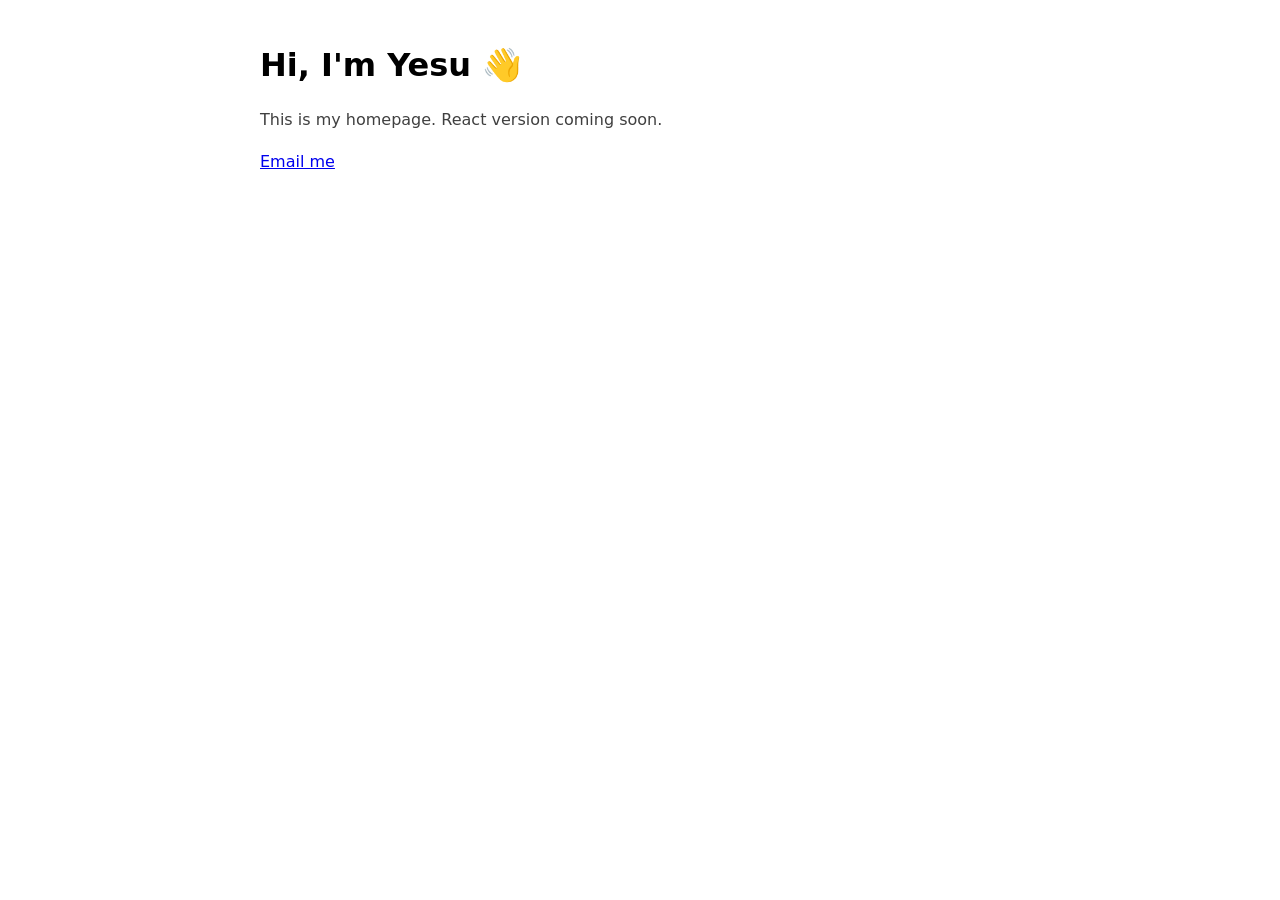
==== index.html @ 36cf75b7 "Create index.html" ====
<!doctype html>
<html>
<head>
  <meta charset="utf-8">
  <meta name="viewport" content="width=device-width,initial-scale=1">
  <title>Yesu — Personal Site</title>
  <style>
    body{font-family:system-ui,Arial;max-width:760px;margin:40px auto;padding:0 16px;line-height:1.6}
    h1{margin:0 0 8px}
    .note{opacity:.75}
  </style>
</head>
<body>
  <h1>Hi, I'm Yesu 👋</h1>
  <p class="note">This is my homepage. React version coming soon.</p>
  <p><a href="mailto:you@example.com">Email me</a></p>
</body>
</html>
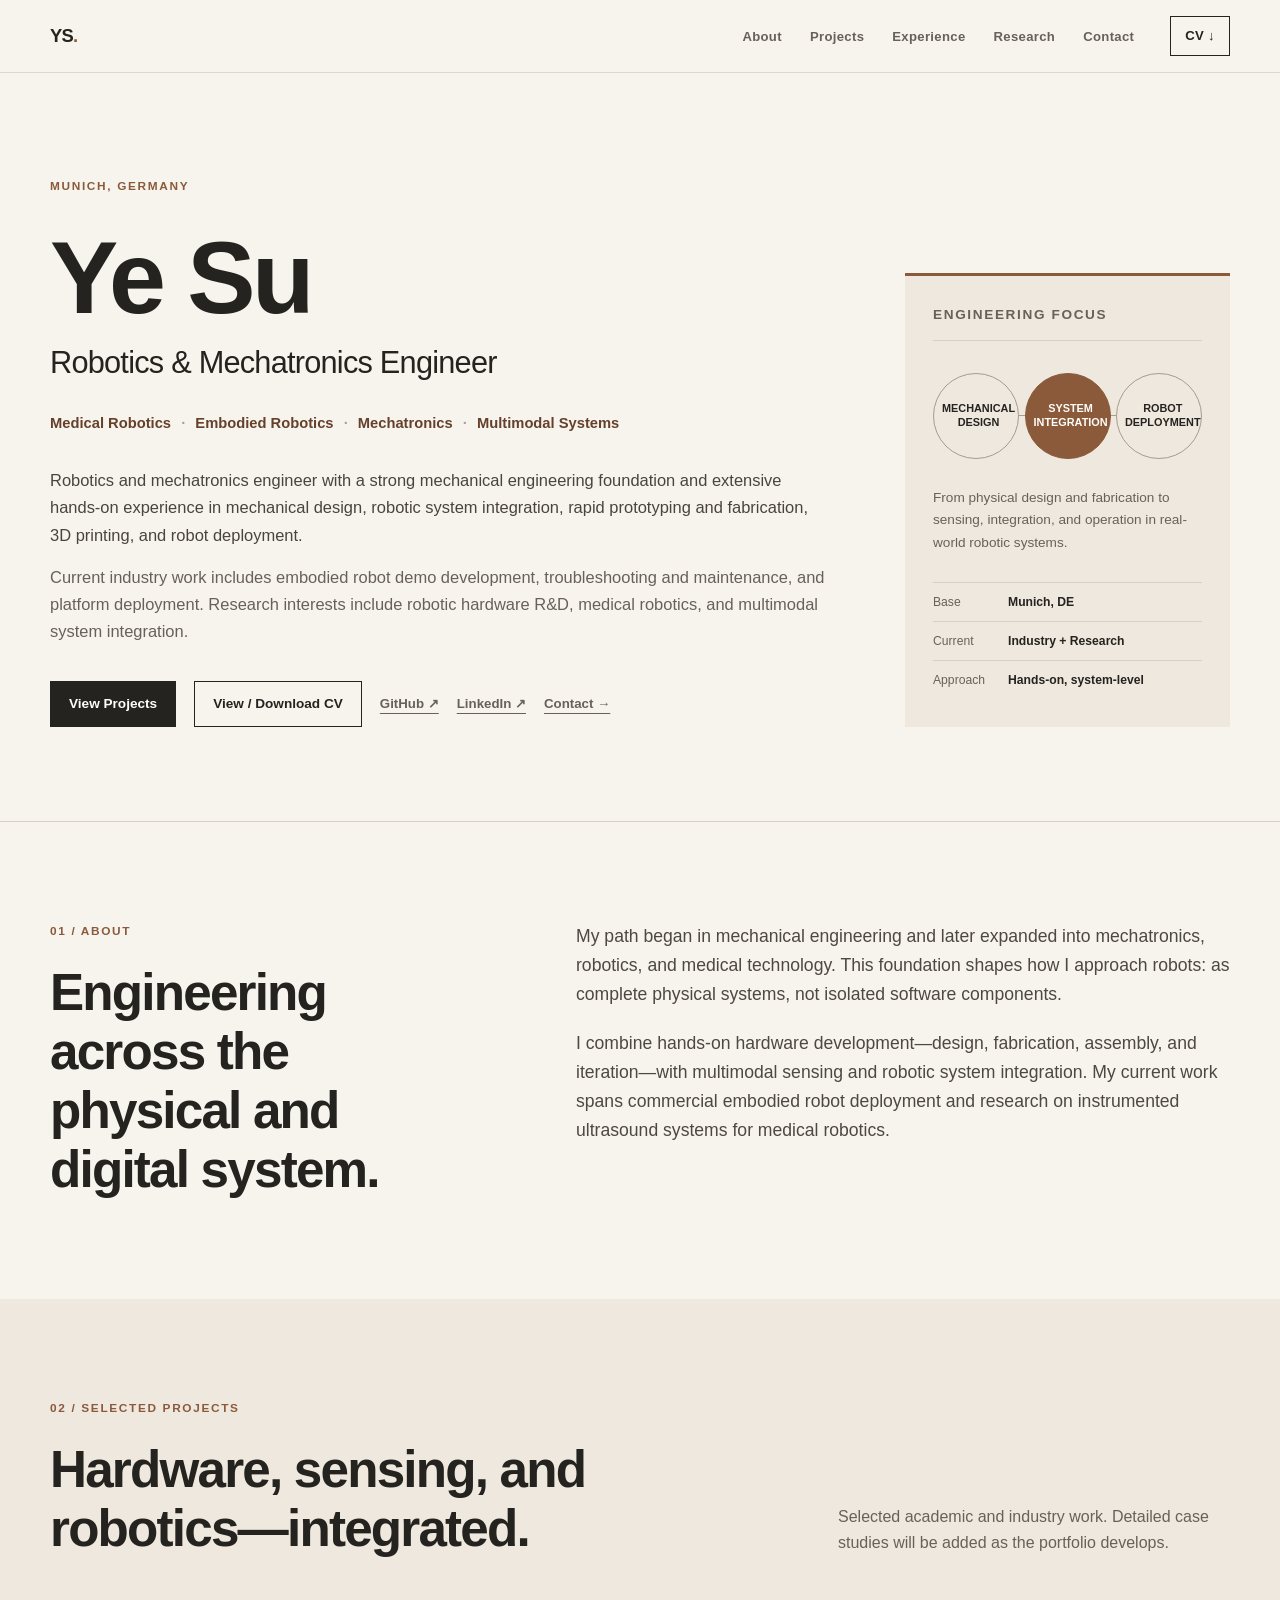
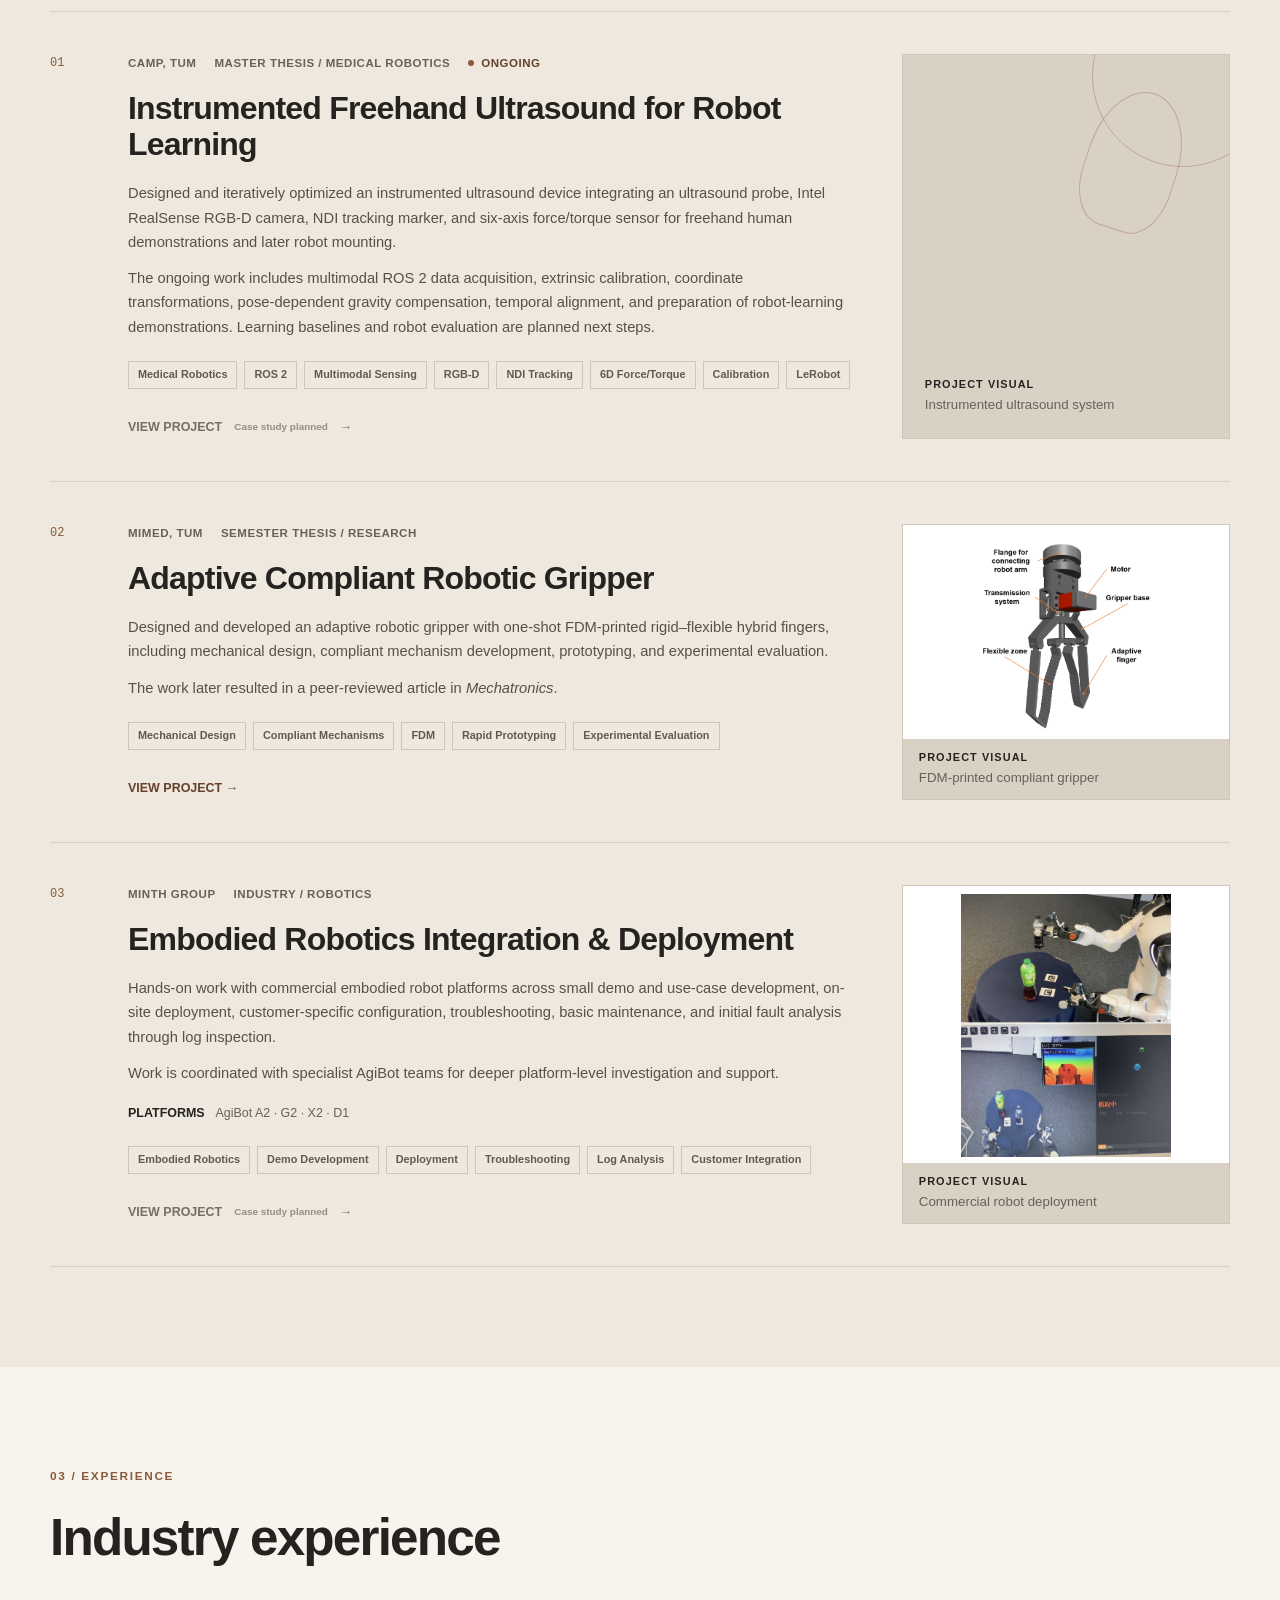
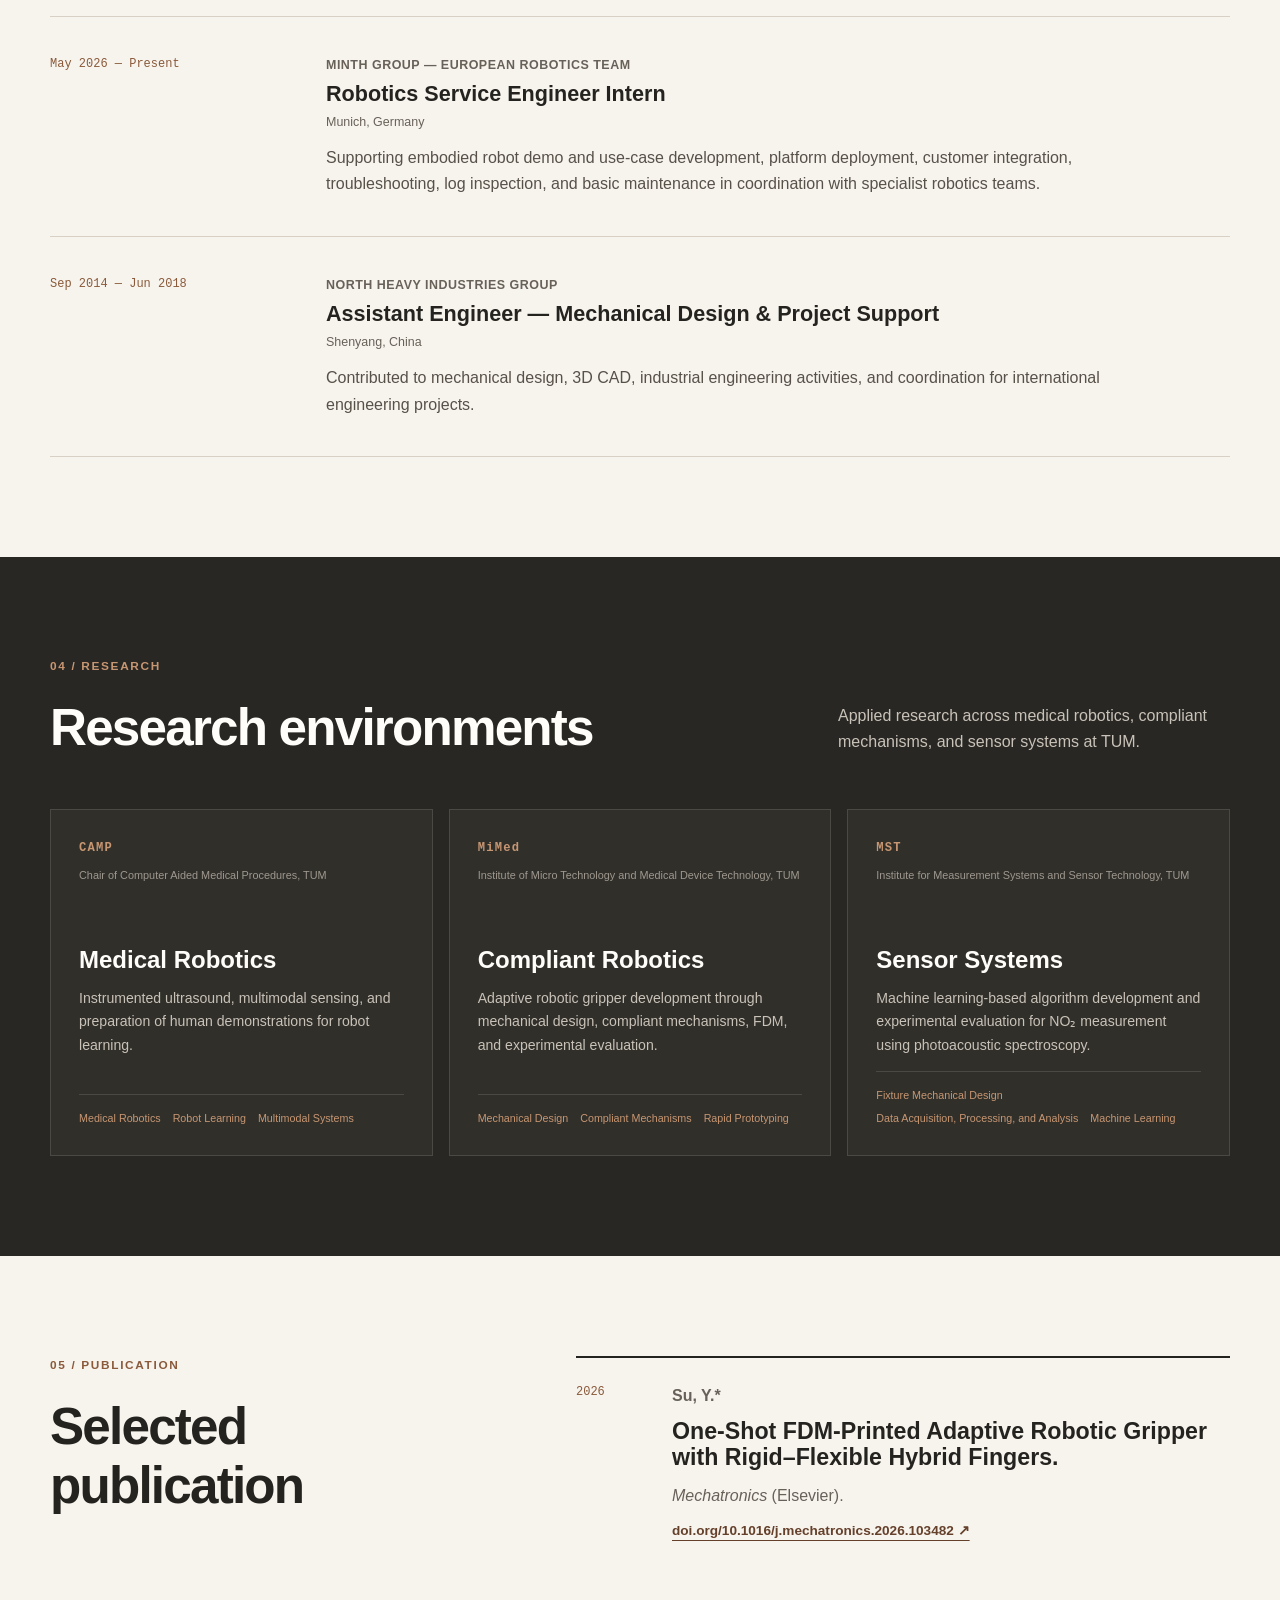
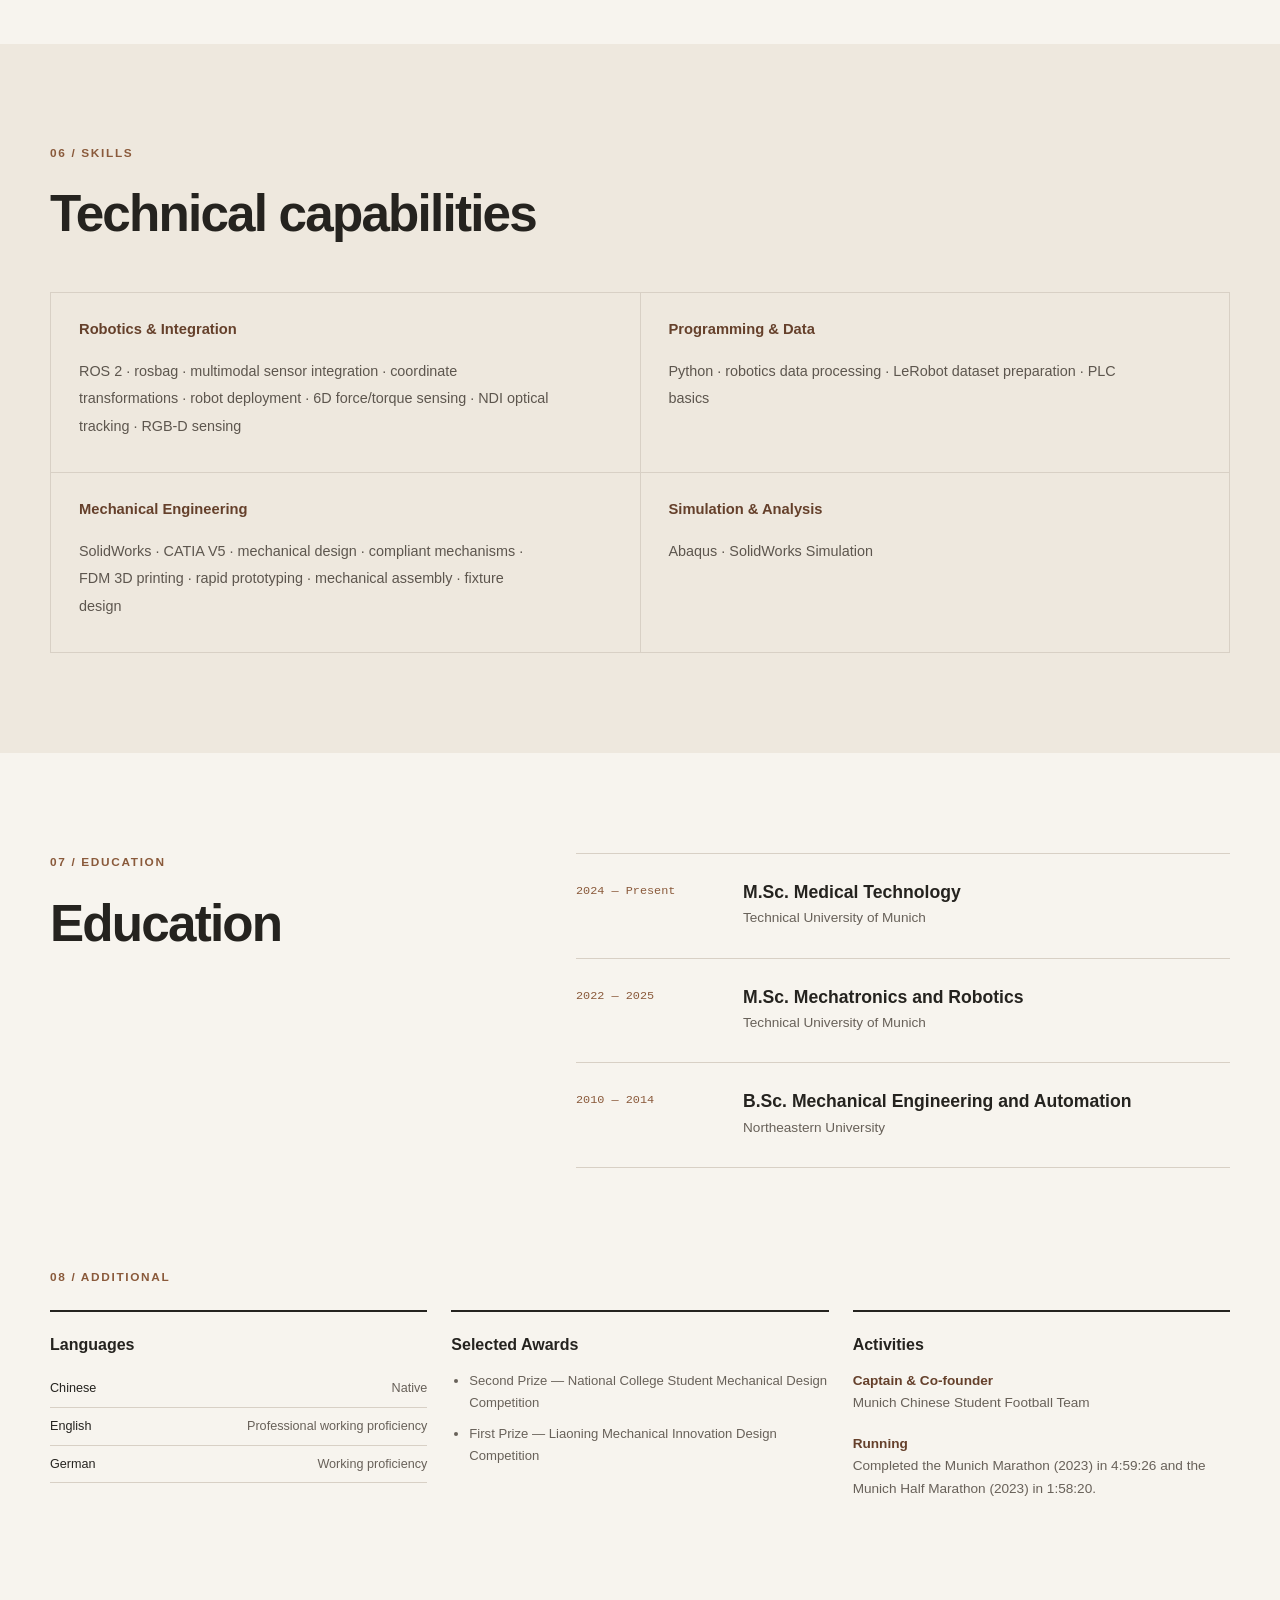
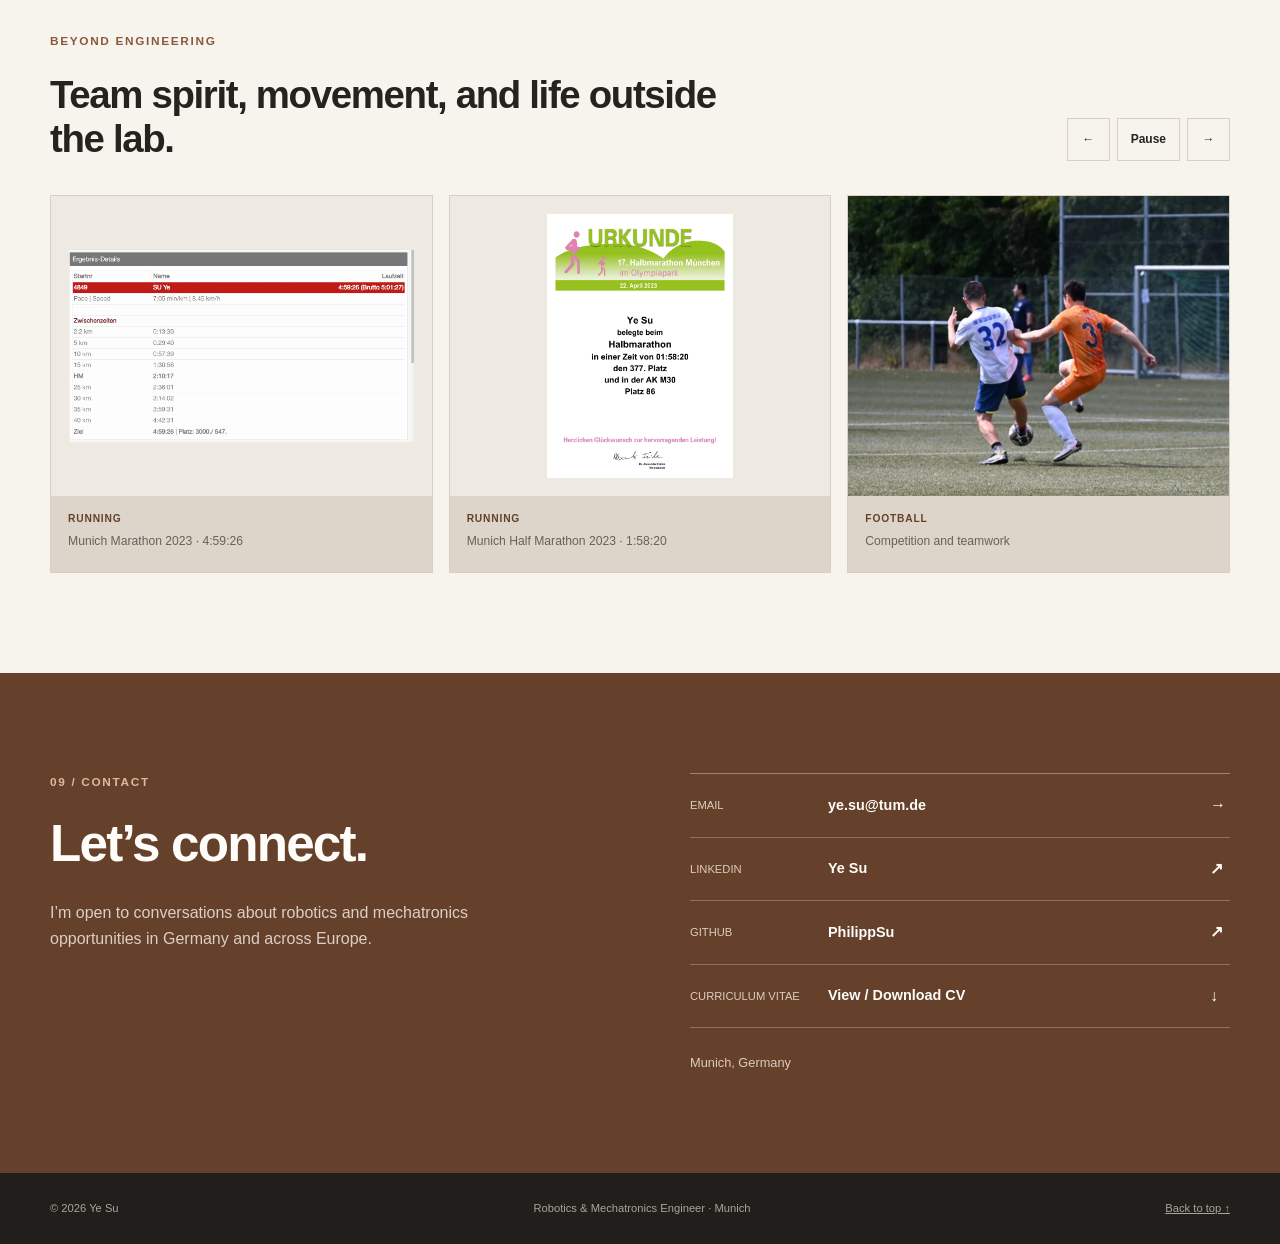
==== commit e8f6f537: "Build robotics portfolio and adaptive gripper case study" ====
--- a/index.html
+++ b/index.html
@@ -1,18 +1,237 @@
 <!doctype html>
-<html>
+<html lang="en">
 <head>
   <meta charset="utf-8">
-  <meta name="viewport" content="width=device-width,initial-scale=1">
-  <title>Yesu — Personal Site</title>
-  <style>
-    body{font-family:system-ui,Arial;max-width:760px;margin:40px auto;padding:0 16px;line-height:1.6}
-    h1{margin:0 0 8px}
-    .note{opacity:.75}
-  </style>
+  <meta name="viewport" content="width=device-width, initial-scale=1">
+  <meta name="description" content="Ye Su is a Robotics & Mechatronics Engineer in Munich working across mechanical design, medical robotics, multimodal sensing, and embodied robot integration.">
+  <meta name="author" content="Ye Su">
+  <meta name="theme-color" content="#f7f4ee">
+  <meta property="og:title" content="Ye Su — Robotics & Mechatronics Engineer">
+  <meta property="og:description" content="Portfolio focused on medical robotics, embodied robotics, mechatronics, and multimodal systems.">
+  <meta property="og:type" content="website">
+  <meta property="og:url" content="https://philippsu.github.io/">
+  <title>Ye Su — Robotics &amp; Mechatronics Engineer</title>
+  <link rel="stylesheet" href="assets/css/style.css">
+  <script src="assets/js/gallery.js" defer></script>
 </head>
 <body>
-  <h1>Hi, I'm Yesu 👋</h1>
-  <p class="note">This is my homepage. React version coming soon.</p>
-  <p><a href="mailto:you@example.com">Email me</a></p>
+  <a class="skip-link" href="#main-content">Skip to main content</a>
+  <header class="site-header">
+    <div class="container nav-wrap">
+      <a class="wordmark" href="#top" aria-label="Ye Su, home">YS<span>.</span></a>
+      <nav aria-label="Primary navigation">
+        <ul class="nav-list">
+          <li><a href="#about">About</a></li><li><a href="#projects">Projects</a></li>
+          <li><a href="#experience">Experience</a></li><li><a href="#research">Research</a></li>
+          <li><a href="#contact">Contact</a></li>
+        </ul>
+      </nav>
+      <a class="nav-cv" href="assets/documents/CV_Ye_Su.pdf" download>CV <span aria-hidden="true">↓</span></a>
+    </div>
+  </header>
+
+  <main id="main-content">
+    <section class="hero" id="top" aria-labelledby="hero-title">
+      <div class="container hero-grid">
+        <div>
+          <p class="eyebrow">Munich, Germany</p>
+          <h1 id="hero-title">Ye Su</h1>
+          <p class="hero-role">Robotics &amp; Mechatronics Engineer</p>
+          <p class="hero-topics">Medical Robotics <span>·</span> Embodied Robotics <span>·</span> Mechatronics <span>·</span> Multimodal Systems</p>
+          <p class="hero-summary">Robotics and mechatronics engineer with a strong mechanical engineering foundation and extensive hands-on experience in mechanical design, robotic system integration, rapid prototyping and fabrication, 3D printing, and robot deployment.</p>
+          <p class="hero-summary secondary">Current industry work includes embodied robot demo development, troubleshooting and maintenance, and platform deployment. Research interests include robotic hardware R&amp;D, medical robotics, and multimodal system integration.</p>
+          <div class="hero-actions" aria-label="Profile links">
+            <a class="button primary" href="#projects">View Projects</a>
+            <a class="button" href="assets/documents/CV_Ye_Su.pdf" download>View / Download CV</a>
+            <a class="text-link" href="https://github.com/PhilippSu" target="_blank" rel="noreferrer">GitHub ↗</a>
+            <a class="text-link" href="https://www.linkedin.com/in/ye-su-a3973930b" target="_blank" rel="noreferrer">LinkedIn ↗</a>
+            <a class="text-link" href="mailto:ye.su@tum.de">Contact →</a>
+          </div>
+        </div>
+        <aside class="hero-panel" aria-label="Engineering focus">
+          <p class="panel-label">Engineering focus</p>
+          <div class="focus-diagram" aria-hidden="true">
+            <div class="focus-node">Mechanical<br>Design</div><i></i>
+            <div class="focus-node active">System<br>Integration</div><i></i>
+            <div class="focus-node">Robot<br>Deployment</div>
+          </div>
+          <p>From physical design and fabrication to sensing, integration, and operation in real-world robotic systems.</p>
+          <dl class="quick-facts">
+            <div><dt>Base</dt><dd>Munich, DE</dd></div>
+            <div><dt>Current</dt><dd>Industry + Research</dd></div>
+            <div><dt>Approach</dt><dd>Hands-on, system-level</dd></div>
+          </dl>
+        </aside>
+      </div>
+    </section>
+
+    <section class="section" id="about" aria-labelledby="about-title">
+      <div class="container split">
+        <div><p class="section-index">01 / About</p><h2 id="about-title">Engineering across the physical and digital system.</h2></div>
+        <div class="about-copy">
+          <p>My path began in mechanical engineering and later expanded into mechatronics, robotics, and medical technology. This foundation shapes how I approach robots: as complete physical systems, not isolated software components.</p>
+          <p>I combine hands-on hardware development—design, fabrication, assembly, and iteration—with multimodal sensing and robotic system integration. My current work spans commercial embodied robot deployment and research on instrumented ultrasound systems for medical robotics.</p>
+        </div>
+      </div>
+    </section>
+
+    <section class="section tinted" id="projects" aria-labelledby="projects-title">
+      <div class="container">
+        <header class="section-heading">
+          <div><p class="section-index">02 / Selected Projects</p><h2 id="projects-title">Hardware, sensing, and robotics—integrated.</h2></div>
+          <p>Selected academic and industry work. Detailed case studies will be added as the portfolio develops.</p>
+        </header>
+        <div class="project-list">
+          <article class="project-card">
+            <span class="project-number">01</span>
+            <div class="project-body">
+              <p class="project-meta"><span>CAMP, TUM</span><span>Master Thesis / Medical Robotics</span><b>Ongoing</b></p>
+              <h3>Instrumented Freehand Ultrasound for Robot Learning</h3>
+              <p>Designed and iteratively optimized an instrumented ultrasound device integrating an ultrasound probe, Intel RealSense RGB-D camera, NDI tracking marker, and six-axis force/torque sensor for freehand human demonstrations and later robot mounting.</p>
+              <p>The ongoing work includes multimodal ROS 2 data acquisition, extrinsic calibration, coordinate transformations, pose-dependent gravity compensation, temporal alignment, and preparation of robot-learning demonstrations. Learning baselines and robot evaluation are planned next steps.</p>
+              <ul class="tags"><li>Medical Robotics</li><li>ROS 2</li><li>Multimodal Sensing</li><li>RGB-D</li><li>NDI Tracking</li><li>6D Force/Torque</li><li>Calibration</li><li>LeRobot</li></ul>
+              <span class="project-link" aria-disabled="true">View Project <small>Case study planned</small> →</span>
+            </div>
+            <div class="project-visual ultrasound" role="img" aria-label="Placeholder for the instrumented ultrasound project"><span>Project visual</span><small>Instrumented ultrasound system</small></div>
+          </article>
+          <article class="project-card">
+            <span class="project-number">02</span>
+            <div class="project-body">
+              <p class="project-meta"><span>MIMED, TUM</span><span>Semester Thesis / Research</span></p>
+              <h3>Adaptive Compliant Robotic Gripper</h3>
+              <p>Designed and developed an adaptive robotic gripper with one-shot FDM-printed rigid–flexible hybrid fingers, including mechanical design, compliant mechanism development, prototyping, and experimental evaluation.</p>
+              <p>The work later resulted in a peer-reviewed article in <em>Mechatronics</em>.</p>
+              <ul class="tags"><li>Mechanical Design</li><li>Compliant Mechanisms</li><li>FDM</li><li>Rapid Prototyping</li><li>Experimental Evaluation</li></ul>
+              <a class="project-link active-link" href="projects/adaptive-gripper.html">View Project →</a>
+            </div>
+            <a class="project-visual gripper project-visual-image" href="projects/adaptive-gripper.html" aria-label="View the adaptive gripper project">
+              <img src="assets/projects/gripper/gripper-hero.png" alt="CAD overview of the adaptive rigid–flexible robotic gripper">
+              <span>Project visual</span><small>FDM-printed compliant gripper</small>
+            </a>
+          </article>
+          <article class="project-card">
+            <span class="project-number">03</span>
+            <div class="project-body">
+              <p class="project-meta"><span>MINTH Group</span><span>Industry / Robotics</span></p>
+              <h3>Embodied Robotics Integration &amp; Deployment</h3>
+              <p>Hands-on work with commercial embodied robot platforms across small demo and use-case development, on-site deployment, customer-specific configuration, troubleshooting, basic maintenance, and initial fault analysis through log inspection.</p>
+              <p>Work is coordinated with specialist AgiBot teams for deeper platform-level investigation and support.</p>
+              <p class="platforms"><b>Platforms</b> AgiBot A2 · G2 · X2 · D1</p>
+              <ul class="tags"><li>Embodied Robotics</li><li>Demo Development</li><li>Deployment</li><li>Troubleshooting</li><li>Log Analysis</li><li>Customer Integration</li></ul>
+              <span class="project-link" aria-disabled="true">View Project <small>Case study planned</small> →</span>
+            </div>
+            <div class="project-visual embodied project-visual-image project-visual-static">
+              <img src="assets/projects/embodied-robotics-demo.jpg" alt="Embodied robot bottle-handling demo and the corresponding perception and grasping interface" loading="lazy">
+              <span>Project visual</span><small>Commercial robot deployment</small>
+            </div>
+          </article>
+        </div>
+      </div>
+    </section>
+
+    <section class="section" id="experience" aria-labelledby="experience-title">
+      <div class="container">
+        <p class="section-index">03 / Experience</p><h2 id="experience-title">Industry experience</h2>
+        <div class="timeline">
+          <article><time>May 2026 — Present</time><div><p class="org">MINTH Group — European Robotics Team</p><h3>Robotics Service Engineer Intern</h3><p class="location">Munich, Germany</p><p>Supporting embodied robot demo and use-case development, platform deployment, customer integration, troubleshooting, log inspection, and basic maintenance in coordination with specialist robotics teams.</p></div></article>
+          <article><time>Sep 2014 — Jun 2018</time><div><p class="org">North Heavy Industries Group</p><h3>Assistant Engineer — Mechanical Design &amp; Project Support</h3><p class="location">Shenyang, China</p><p>Contributed to mechanical design, 3D CAD, industrial engineering activities, and coordination for international engineering projects.</p></div></article>
+        </div>
+      </div>
+    </section>
+
+    <section class="section dark" id="research" aria-labelledby="research-title">
+      <div class="container">
+        <header class="section-heading">
+          <div><p class="section-index">04 / Research</p><h2 id="research-title">Research environments</h2></div>
+          <p>Applied research across medical robotics, compliant mechanisms, and sensor systems at TUM.</p>
+        </header>
+        <div class="research-grid">
+          <article><span>CAMP</span><p class="research-institution">Chair of Computer Aided Medical Procedures, TUM</p><h3>Medical Robotics</h3><p>Instrumented ultrasound, multimodal sensing, and preparation of human demonstrations for robot learning.</p><ul><li>Medical Robotics</li><li>Robot Learning</li><li>Multimodal Systems</li></ul></article>
+          <article><span>MiMed</span><p class="research-institution">Institute of Micro Technology and Medical Device Technology, TUM</p><h3>Compliant Robotics</h3><p>Adaptive robotic gripper development through mechanical design, compliant mechanisms, FDM, and experimental evaluation.</p><ul><li>Mechanical Design</li><li>Compliant Mechanisms</li><li>Rapid Prototyping</li></ul></article>
+          <article><span>MST</span><p class="research-institution">Institute for Measurement Systems and Sensor Technology, TUM</p><h3>Sensor Systems</h3><p>Machine learning-based algorithm development and experimental evaluation for NO₂ measurement using photoacoustic spectroscopy.</p><ul><li>Fixture Mechanical Design</li><li>Data Acquisition, Processing, and Analysis</li><li>Machine Learning</li></ul></article>
+        </div>
+      </div>
+    </section>
+
+    <section class="section" id="publication" aria-labelledby="publication-title">
+      <div class="container split">
+        <div><p class="section-index">05 / Publication</p><h2 id="publication-title">Selected publication</h2></div>
+        <article class="publication">
+          <time>2026</time><div><p><b>Su, Y.*</b></p><h3>One-Shot FDM-Printed Adaptive Robotic Gripper with Rigid–Flexible Hybrid Fingers.</h3><p><em>Mechatronics</em> (Elsevier).</p><a href="https://doi.org/10.1016/j.mechatronics.2026.103482" target="_blank" rel="noreferrer">doi.org/10.1016/j.mechatronics.2026.103482 ↗</a></div>
+        </article>
+      </div>
+    </section>
+
+    <section class="section tinted" id="skills" aria-labelledby="skills-title">
+      <div class="container">
+        <p class="section-index">06 / Skills</p><h2 id="skills-title">Technical capabilities</h2>
+        <div class="skills-grid">
+          <article><h3>Robotics &amp; Integration</h3><p>ROS 2 · rosbag · multimodal sensor integration · coordinate transformations · robot deployment · 6D force/torque sensing · NDI optical tracking · RGB-D sensing</p></article>
+          <article><h3>Programming &amp; Data</h3><p>Python · robotics data processing · LeRobot dataset preparation · PLC basics</p></article>
+          <article><h3>Mechanical Engineering</h3><p>SolidWorks · CATIA V5 · mechanical design · compliant mechanisms · FDM 3D printing · rapid prototyping · mechanical assembly · fixture design</p></article>
+          <article><h3>Simulation &amp; Analysis</h3><p>Abaqus · SolidWorks Simulation</p></article>
+        </div>
+      </div>
+    </section>
+
+    <section class="section" id="education" aria-labelledby="education-title">
+      <div class="container split">
+        <div><p class="section-index">07 / Education</p><h2 id="education-title">Education</h2></div>
+        <div class="education-list">
+          <article><time>2024 — Present</time><div><h3>M.Sc. Medical Technology</h3><p>Technical University of Munich</p></div></article>
+          <article><time>2022 — 2025</time><div><h3>M.Sc. Mechatronics and Robotics</h3><p>Technical University of Munich</p></div></article>
+          <article><time>2010 — 2014</time><div><h3>B.Sc. Mechanical Engineering and Automation</h3><p>Northeastern University</p></div></article>
+        </div>
+      </div>
+    </section>
+
+    <section class="section additional" aria-labelledby="additional-title">
+      <div class="container">
+        <p class="section-index">08 / Additional</p><h2 class="visually-hidden" id="additional-title">Additional information</h2>
+        <div class="additional-grid">
+          <article><h3>Languages</h3><dl><div><dt>Chinese</dt><dd>Native</dd></div><div><dt>English</dt><dd>Professional working proficiency</dd></div><div><dt>German</dt><dd>Working proficiency</dd></div></dl></article>
+          <article><h3>Selected Awards</h3><ul><li>Second Prize — National College Student Mechanical Design Competition</li><li>First Prize — Liaoning Mechanical Innovation Design Competition</li></ul></article>
+          <article><h3>Activities</h3><p class="activity-item"><b>Captain &amp; Co-founder</b><br>Munich Chinese Student Football Team</p><p class="activity-item"><b>Running</b><br>Completed the Munich Marathon (2023) in 4:59:26 and the Munich Half Marathon (2023) in 1:58:20.</p></article>
+        </div>
+      </div>
+    </section>
+
+    <section class="life-gallery" id="life-gallery" aria-labelledby="life-gallery-title">
+      <div class="container">
+        <header class="life-gallery-heading">
+          <div><p class="section-index">Beyond Engineering</p><h2 id="life-gallery-title">Team spirit, movement, and life outside the lab.</h2></div>
+          <div class="gallery-controls" aria-label="Photo gallery controls">
+            <button type="button" data-gallery-prev aria-label="Show previous photo">←</button>
+            <button type="button" data-gallery-toggle aria-label="Pause automatic slideshow" aria-pressed="false">Pause</button>
+            <button type="button" data-gallery-next aria-label="Show next photo">→</button>
+          </div>
+        </header>
+        <div class="gallery-viewport" data-gallery aria-roledescription="carousel" aria-label="Running and football highlights">
+          <div class="gallery-track" data-gallery-track>
+            <figure class="gallery-slide gallery-slide--document"><img src="assets/images/life/munich-marathon-result.webp" alt="Munich Marathon 2023 result showing a finishing time of 4 hours, 59 minutes, and 26 seconds"><figcaption><span>Running</span>Munich Marathon 2023 · 4:59:26</figcaption></figure>
+            <figure class="gallery-slide gallery-slide--document"><img src="assets/images/life/munich-half-marathon-certificate.webp" alt="Munich Half Marathon certificate showing a finishing time of 1 hour, 58 minutes, and 20 seconds"><figcaption><span>Running</span>Munich Half Marathon 2023 · 1:58:20</figcaption></figure>
+            <figure class="gallery-slide"><img src="assets/images/life/football-action.webp" alt="Football player in an orange kit challenging an opponent for the ball"><figcaption><span>Football</span>Competition and teamwork</figcaption></figure>
+            <figure class="gallery-slide"><img src="assets/images/life/football-team-huddle.webp" alt="Football team in orange kits gathering in a huddle"><figcaption><span>Football</span>Team huddle</figcaption></figure>
+            <figure class="gallery-slide"><img src="assets/images/life/football-match.webp" alt="Amateur football match on a sunny outdoor pitch"><figcaption><span>Football</span>On the pitch</figcaption></figure>
+          </div>
+        </div>
+        <p class="gallery-status visually-hidden" data-gallery-status aria-live="polite"></p>
+      </div>
+    </section>
+
+    <section class="contact" id="contact" aria-labelledby="contact-title">
+      <div class="container contact-grid">
+        <div><p class="section-index">09 / Contact</p><h2 id="contact-title">Let’s connect.</h2><p>I’m open to conversations about robotics and mechatronics opportunities in Germany and across Europe.</p></div>
+        <div class="contact-links">
+          <a href="mailto:ye.su@tum.de"><span>Email</span><strong>ye.su@tum.de</strong><b>→</b></a>
+          <a href="https://www.linkedin.com/in/ye-su-a3973930b" target="_blank" rel="noreferrer"><span>LinkedIn</span><strong>Ye Su</strong><b>↗</b></a>
+          <a href="https://github.com/PhilippSu" target="_blank" rel="noreferrer"><span>GitHub</span><strong>PhilippSu</strong><b>↗</b></a>
+          <a href="assets/documents/CV_Ye_Su.pdf" download><span>Curriculum Vitae</span><strong>View / Download CV</strong><b>↓</b></a>
+          <p>Munich, Germany</p>
+        </div>
+      </div>
+    </section>
+  </main>
+  <footer><div class="container"><p>© 2026 Ye Su</p><p>Robotics &amp; Mechatronics Engineer · Munich</p><a href="#top">Back to top ↑</a></div></footer>
 </body>
 </html>
--- a/assets/css/style.css
+++ b/assets/css/style.css
@@ -0,0 +1,48 @@
+:root{--paper:#f7f4ee;--tint:#eee8de;--ink:#25231f;--muted:#686159;--line:#d8d0c5;--accent:#8a5a3b;--accent-dark:#65402b;--dark:#282723;--white:#fffdf9;--max:1180px}
+*{box-sizing:border-box}html{scroll-behavior:smooth}body{margin:0;background:var(--paper);color:var(--ink);font-family:Inter,ui-sans-serif,-apple-system,BlinkMacSystemFont,"Segoe UI",sans-serif;font-size:16px;line-height:1.65;-webkit-font-smoothing:antialiased}a{color:inherit}h1,h2,h3,p{margin-top:0}h1,h2,h3{line-height:1.15}h1,h2{letter-spacing:-.035em}.container{width:min(calc(100% - 48px),var(--max));margin-inline:auto}.skip-link{position:fixed;top:8px;left:8px;z-index:100;padding:10px 14px;background:var(--ink);color:#fff;transform:translateY(-150%)}.skip-link:focus{transform:none}.visually-hidden{position:absolute;width:1px;height:1px;padding:0;margin:-1px;overflow:hidden;clip:rect(0,0,0,0);white-space:nowrap;border:0}
+.site-header{position:sticky;top:0;z-index:20;background:rgba(247,244,238,.94);border-bottom:1px solid rgba(216,208,197,.8);backdrop-filter:blur(12px)}.nav-wrap{min-height:72px;display:flex;align-items:center;gap:36px}.wordmark{font-weight:800;font-size:1.15rem;text-decoration:none;letter-spacing:-.04em}.wordmark span{color:var(--accent)}.nav-wrap nav{margin-left:auto}.nav-list{display:flex;gap:28px;margin:0;padding:0;list-style:none}.nav-list a,.nav-cv{font-size:.82rem;font-weight:650;text-decoration:none;letter-spacing:.025em}.nav-list a{color:var(--muted)}.nav-list a:hover,.nav-list a:focus-visible{color:var(--accent)}.nav-cv{padding:8px 14px;border:1px solid var(--ink)}.nav-cv:hover,.nav-cv:focus-visible{background:var(--ink);color:var(--white)}
+.hero{padding:104px 0 94px;border-bottom:1px solid var(--line)}.hero-grid{display:grid;grid-template-columns:minmax(0,1.55fr) minmax(300px,.65fr);gap:80px;align-items:end}.eyebrow,.section-index{margin-bottom:22px;color:var(--accent);font-size:.74rem;font-weight:750;letter-spacing:.14em;text-transform:uppercase}.hero h1{margin-bottom:2px;font-size:clamp(4rem,8vw,7rem);font-weight:720}.hero-role{margin-bottom:22px;font-size:clamp(1.35rem,2.4vw,2rem);font-weight:520;letter-spacing:-.025em}.hero-topics{max-width:780px;margin-bottom:32px;color:var(--accent-dark);font-size:.92rem;font-weight:700}.hero-topics span{margin-inline:6px;color:#ad9f91}.hero-summary{max-width:775px;margin-bottom:15px;color:#49443e;font-size:1.03rem}.hero-summary.secondary{color:var(--muted)}.hero-actions{display:flex;align-items:center;flex-wrap:wrap;gap:12px 18px;margin-top:36px}.button{display:inline-flex;min-height:46px;align-items:center;padding:10px 18px;border:1px solid var(--ink);font-size:.85rem;font-weight:700;text-decoration:none;transition:.2s}.button:hover,.button:focus-visible{transform:translateY(-2px)}.button.primary{background:var(--ink);color:var(--white)}.button.primary:hover{background:var(--accent-dark);border-color:var(--accent-dark)}.text-link{color:var(--muted);font-size:.83rem;font-weight:700;text-underline-offset:5px}.text-link:hover{color:var(--accent)}
+.hero-panel{padding:28px;background:var(--tint);border-top:3px solid var(--accent)}.panel-label{padding-bottom:14px;border-bottom:1px solid var(--line);color:var(--muted);font-size:.7rem;font-weight:750;letter-spacing:.12em;text-transform:uppercase}.focus-diagram{display:flex;align-items:center;justify-content:center;margin:32px 0 28px}.focus-node{width:86px;aspect-ratio:1;display:grid;place-items:center;padding:8px;border:1px solid #a99b8d;border-radius:50%;text-align:center;font-size:.68rem;font-weight:750;line-height:1.25;text-transform:uppercase}.focus-node.active{border-color:var(--accent);background:var(--accent);color:var(--white)}.focus-diagram i{width:20px;height:1px;background:#a99b8d}.hero-panel>p{color:var(--muted);font-size:.85rem}.quick-facts{margin:28px 0 0}.quick-facts div{display:grid;grid-template-columns:75px 1fr;padding:9px 0;border-top:1px solid var(--line);font-size:.76rem}.quick-facts dt{color:var(--muted)}.quick-facts dd{margin:0;font-weight:700}
+.section{padding:100px 0}.tinted{background:var(--tint)}.split{display:grid;grid-template-columns:.8fr 1.2fr;gap:90px}.section h2,.contact h2{max-width:780px;margin-bottom:0;font-size:clamp(2rem,4vw,3.4rem);font-weight:650}.about-copy{max-width:680px}.about-copy p{margin-bottom:20px;color:#4d4841;font-size:1.1rem}.section-heading{display:grid;grid-template-columns:1.3fr .7fr;gap:60px;align-items:end;margin-bottom:52px}.section-heading>p{max-width:440px;margin-bottom:2px;color:var(--muted)}
+.project-list{border-top:1px solid var(--line)}.project-card{display:grid;grid-template-columns:50px minmax(0,1.25fr) minmax(230px,.55fr);gap:28px;padding:42px 0;border-bottom:1px solid var(--line)}.project-number{color:var(--accent);font-family:ui-monospace,monospace;font-size:.75rem}.project-meta{display:flex;flex-wrap:wrap;gap:7px 18px;margin-bottom:17px;color:var(--muted);font-size:.72rem;font-weight:700;letter-spacing:.045em;text-transform:uppercase}.project-meta b{color:var(--accent-dark)}.project-meta b:before{content:"";display:inline-block;width:6px;height:6px;margin:0 7px 1px 0;border-radius:50%;background:var(--accent)}.project-card h3{max-width:690px;margin-bottom:18px;font-size:clamp(1.45rem,2.5vw,2rem);font-weight:650;letter-spacing:-.025em}.project-body>p:not(.project-meta):not(.platforms){max-width:720px;margin-bottom:12px;color:#575149;font-size:.92rem}.tags{display:flex;flex-wrap:wrap;gap:7px;margin:22px 0 24px;padding:0;list-style:none}.tags li{padding:4px 9px;border:1px solid #cfc5b9;color:#62594f;font-size:.68rem;font-weight:650}.platforms{margin-top:18px;color:var(--muted);font-size:.78rem}.platforms b{margin-right:8px;color:var(--ink);text-transform:uppercase}.project-link{display:inline-flex;align-items:center;gap:12px;color:#776f65;font-size:.78rem;font-weight:750;text-transform:uppercase}.project-link small{color:#988d81;font-size:.62rem;font-weight:550;text-transform:none}.project-visual{min-height:230px;align-self:stretch;display:flex;flex-direction:column;justify-content:flex-end;padding:22px;overflow:hidden;position:relative;background:#dad1c5;border:1px solid #cfc5b8}.project-visual:before,.project-visual:after{content:"";position:absolute;border:1px solid rgba(138,90,59,.35)}.ultrasound:before{width:180px;height:180px;top:-70px;right:-45px;border-radius:50%}.ultrasound:after{width:90px;height:140px;top:35px;right:50px;border-radius:50% 50% 35% 35%;transform:rotate(18deg)}.gripper:before{width:130px;height:130px;top:34px;right:40px;transform:rotate(45deg)}.gripper:after{width:56px;height:170px;top:-20px;right:82px;border-width:0 1px}.embodied:before{width:105px;height:160px;top:22px;right:55px;border-radius:50px 50px 18px 18px}.embodied:after{width:155px;height:50px;top:90px;right:31px;border-width:1px 0}.project-visual span,.project-visual small{z-index:1}.project-visual span{font-size:.68rem;font-weight:750;letter-spacing:.1em;text-transform:uppercase}.project-visual small{color:var(--muted)}.project-visual-image{padding:0;background:#fff;text-decoration:none;transition:border-color .2s,transform .2s}.project-visual-image:before,.project-visual-image:after{display:none}.project-visual-image img{position:absolute;inset:0 0 58px;width:100%;height:calc(100% - 58px);padding:8px 12px;object-fit:contain;background:#fff}.project-visual-image span,.project-visual-image small{width:100%;padding-inline:16px;background:#dad1c5}.project-visual-image span{padding-top:10px}.project-visual-image small{padding-bottom:10px}.project-visual-image:hover,.project-visual-image:focus-visible{border-color:var(--accent);transform:translateY(-2px)}.project-visual-static{transition:none}.project-visual-static:hover{border-color:#cfc5b8;transform:none}
+.timeline{margin-top:48px;border-top:1px solid var(--line)}.timeline article{display:grid;grid-template-columns:230px 1fr;gap:46px;padding:38px 0;border-bottom:1px solid var(--line)}.timeline time,.publication time{color:var(--accent);font-family:ui-monospace,monospace;font-size:.75rem}.timeline .org{margin-bottom:7px;color:var(--muted);font-size:.78rem;font-weight:750;letter-spacing:.04em;text-transform:uppercase}.timeline h3{margin-bottom:5px;font-size:1.35rem}.timeline .location{color:var(--muted);font-size:.78rem}.timeline article div>p:last-child{max-width:780px;margin-bottom:0;color:#575149}
+.dark{background:var(--dark);color:var(--white)}.dark .section-index{color:#c79672}.dark .section-heading>p{color:#c9c2b8}.research-grid{display:grid;grid-template-columns:1fr 1fr .8fr;gap:16px}.research-grid article{min-height:300px;display:flex;flex-direction:column;padding:28px;border:1px solid #4b4943;background:#302f2a}.research-grid article>span{color:#c79672;font-family:ui-monospace,monospace;font-size:.76rem;font-weight:700;letter-spacing:.1em}.research-grid h3{margin:auto 0 14px;font-size:1.5rem}.research-grid p{color:#c9c2b8;font-size:.88rem}.research-grid ul{display:flex;flex-wrap:wrap;gap:5px 12px;margin:10px 0 0;padding:15px 0 0;border-top:1px solid #4b4943;list-style:none;color:#c79672;font-size:.67rem}.research-grid small{margin-top:14px;color:#9e988f}
+.research-grid{grid-template-columns:repeat(3,1fr)}.research-grid article{min-height:340px}.research-grid .research-institution{min-height:48px;margin:9px 0 30px;color:#9e988f;font-size:.68rem;line-height:1.45}.research-grid h3{margin:0 0 14px}.research-grid ul{margin-top:auto}
+.publication{display:grid;grid-template-columns:70px 1fr;gap:26px;padding-top:25px;border-top:2px solid var(--ink)}.publication p{margin-bottom:8px;color:var(--muted)}.publication h3{max-width:700px;margin-bottom:12px;font-size:1.45rem;font-weight:600}.publication a{color:var(--accent-dark);font-size:.85rem;font-weight:700;text-underline-offset:5px}.skills-grid{display:grid;grid-template-columns:repeat(2,1fr);margin-top:48px;border-top:1px solid var(--line);border-left:1px solid var(--line)}.skills-grid article{min-height:180px;padding:28px;border-right:1px solid var(--line);border-bottom:1px solid var(--line)}.skills-grid h3{margin-bottom:20px;color:var(--accent-dark);font-size:.92rem}.skills-grid p{max-width:470px;margin:0;color:#5d564e;font-size:.9rem;line-height:1.9}
+.education-list{border-top:1px solid var(--line)}.education-list article{display:grid;grid-template-columns:145px 1fr;gap:22px;padding:28px 0;border-bottom:1px solid var(--line)}.education-list time{color:var(--accent);font-family:ui-monospace,monospace;font-size:.74rem}.education-list h3{margin-bottom:5px;font-size:1.1rem}.education-list p{margin:0;color:var(--muted);font-size:.85rem}.additional{padding-top:0}.additional-grid{display:grid;grid-template-columns:repeat(3,1fr);gap:24px}.additional-grid article{padding-top:24px;border-top:2px solid var(--ink)}.additional-grid h3{font-size:1rem}.additional-grid dl{margin:0}.additional-grid dl div{display:flex;justify-content:space-between;gap:20px;padding:8px 0;border-bottom:1px solid var(--line);font-size:.79rem}.additional-grid dd{margin:0;color:var(--muted);text-align:right}.additional-grid ul{margin:0;padding-left:18px;color:var(--muted);font-size:.82rem}.additional-grid li+li{margin-top:10px}.additional-grid p{color:var(--muted);font-size:.85rem}.additional-grid .activity-item+.activity-item{margin-top:18px}.additional-grid b{color:var(--accent-dark)}
+.life-gallery{padding:18px 0 100px;background:var(--paper)}.life-gallery-heading{display:flex;justify-content:space-between;gap:40px;align-items:flex-end;margin-bottom:34px}.life-gallery-heading h2{max-width:720px;margin:0;font-size:clamp(1.8rem,3vw,2.65rem);font-weight:650;letter-spacing:-.035em}.gallery-controls{display:flex;flex:0 0 auto;gap:7px}.gallery-controls button{min-width:43px;height:43px;padding:0 13px;border:1px solid var(--line);background:transparent;color:var(--ink);font:inherit;font-size:.75rem;font-weight:700;cursor:pointer}.gallery-controls button:hover,.gallery-controls button:focus-visible{border-color:var(--accent);color:var(--accent-dark)}.gallery-viewport{overflow:hidden;touch-action:pan-y}.gallery-track{--gallery-gap:16px;display:flex;gap:var(--gallery-gap);will-change:transform}.gallery-slide{flex:0 0 calc((100% - (var(--gallery-gap) * 2))/3);margin:0;border:1px solid var(--line);background:#ddd5c9;overflow:hidden}.gallery-slide img{display:block;width:100%;height:300px;object-fit:cover}.gallery-slide--document img{padding:18px;object-fit:contain;background:#eee9e1}.gallery-slide figcaption{min-height:76px;padding:15px 17px;color:var(--muted);font-size:.76rem}.gallery-slide figcaption span{display:block;margin-bottom:3px;color:var(--accent-dark);font-size:.64rem;font-weight:750;letter-spacing:.08em;text-transform:uppercase}
+@media(max-width:900px){.gallery-slide{flex-basis:calc((100% - var(--gallery-gap))/2)}}
+@media(max-width:620px){.life-gallery{padding:0 0 70px}.life-gallery-heading{display:block;margin-bottom:24px}.gallery-controls{margin-top:22px}.gallery-slide{flex-basis:100%}.gallery-slide img{height:270px}}
+.contact{padding:100px 0;background:var(--accent-dark);color:var(--white)}.contact .section-index{color:#e0b99c}.contact-grid{display:grid;grid-template-columns:1fr 1fr;gap:100px}.contact-grid>div:first-child>p:last-child{max-width:500px;margin-top:26px;color:#dbcfc6}.contact-links{border-top:1px solid rgba(255,255,255,.35)}.contact-links a{display:grid;grid-template-columns:120px 1fr 20px;gap:18px;align-items:center;padding:18px 0;border-bottom:1px solid rgba(255,255,255,.25);text-decoration:none}.contact-links a:hover strong{text-decoration:underline;text-underline-offset:5px}.contact-links span{color:#dfcbbd;font-size:.7rem;text-transform:uppercase}.contact-links strong{font-size:.9rem}.contact-links>p{margin:24px 0 0;color:#dfcbbd;font-size:.8rem}footer{padding:26px 0;background:#211f1c;color:#aaa39a}footer .container{display:flex;justify-content:space-between;gap:24px}footer p,footer a{margin:0;font-size:.7rem}
+:focus-visible{outline:3px solid #c98658;outline-offset:4px}@media(prefers-reduced-motion:reduce){html{scroll-behavior:auto}*,*:before,*:after{transition-duration:.01ms!important}}
+@media(max-width:900px){.nav-list{display:none}.nav-wrap nav{margin-left:auto}.hero{padding-top:76px}.hero-grid,.split,.section-heading,.contact-grid{grid-template-columns:1fr;gap:42px}.hero-panel{max-width:580px}.project-card{grid-template-columns:38px 1fr}.project-visual{grid-column:2;min-height:190px}.research-grid{grid-template-columns:1fr 1fr}.additional-grid{grid-template-columns:1fr 1fr}}
+@media(max-width:620px){.container{width:min(calc(100% - 32px),var(--max))}.site-header{position:static}.nav-wrap{min-height:62px;gap:16px}.nav-cv{margin-left:auto}.hero,.section,.contact{padding:70px 0}.hero h1{font-size:3.65rem}.hero-role{font-size:1.3rem}.hero-topics{line-height:1.8}.hero-actions{align-items:stretch}.hero-actions .button{width:100%;justify-content:center}.text-link{margin:5px 6px 0 0}.focus-node{width:76px;font-size:.6rem}.section h2,.contact h2{font-size:2.25rem}.project-card{grid-template-columns:1fr;gap:16px;padding:34px 0}.project-visual{grid-column:1;min-height:175px}.timeline article{grid-template-columns:1fr;gap:14px}.research-grid,.skills-grid,.additional-grid{grid-template-columns:1fr}.research-grid .research-institution{min-height:0}.publication{grid-template-columns:1fr;gap:12px}.education-list article{grid-template-columns:1fr;gap:9px}.contact-links a{grid-template-columns:90px 1fr 18px}footer .container{flex-direction:column;gap:6px}}
+
+/* Project case study */
+.project-link.active-link{color:var(--accent-dark);text-decoration:none;transition:color .2s}.project-link.active-link:hover,.project-link.active-link:focus-visible{color:var(--ink);text-decoration:underline;text-underline-offset:5px}.case-study h2{font-size:clamp(2rem,4vw,3.35rem);font-weight:650}.case-study img{display:block;width:100%;height:auto}.back-link{white-space:nowrap}.case-back{display:inline-block;margin-bottom:58px;color:var(--muted);font-size:.78rem;font-weight:700;text-underline-offset:5px}.case-back:hover{color:var(--accent)}
+.case-hero{padding:54px 0 88px;border-bottom:1px solid var(--line)}.case-hero-grid{display:grid;grid-template-columns:minmax(0,1.45fr) minmax(260px,.55fr);gap:85px;align-items:end}.case-title-block h1{max-width:900px;margin:0 0 22px;font-size:clamp(3rem,6.5vw,6.2rem);font-weight:680;letter-spacing:-.055em}.case-subtitle{max-width:850px;margin-bottom:28px;color:var(--accent-dark);font-size:clamp(1.15rem,2vw,1.55rem);font-weight:570;line-height:1.4}.case-lede{max-width:780px;color:#514b44;font-size:1.03rem}.case-tags{display:flex;flex-wrap:wrap;gap:8px;margin:30px 0 0;padding:0;list-style:none}.case-tags li{padding:6px 10px;border:1px solid #cfc5b9;color:#5e574f;font-size:.7rem;font-weight:700}.case-meta{margin:0;border-top:2px solid var(--ink)}.case-meta div{padding:16px 0;border-bottom:1px solid var(--line)}.case-meta dt{margin-bottom:3px;color:var(--accent);font-size:.65rem;font-weight:750;letter-spacing:.1em;text-transform:uppercase}.case-meta dd{margin:0;font-size:.82rem;font-weight:600;line-height:1.45}.hero-figure{margin:68px 0 0;display:grid;grid-template-columns:minmax(0,1fr) 240px;background:#fff;border:1px solid var(--line)}.hero-figure img{max-height:720px;object-fit:contain;padding:18px}.hero-figure figcaption,.case-image figcaption{color:var(--muted);font-size:.72rem;line-height:1.55}.hero-figure figcaption{display:flex;flex-direction:column;justify-content:flex-end;padding:28px;border-left:1px solid var(--line)}.hero-figure figcaption span,.case-image figcaption span{display:block;margin-bottom:7px;color:var(--ink);font-size:.65rem;font-weight:750;letter-spacing:.1em;text-transform:uppercase}
+.case-section{padding:88px 0}.case-tinted{background:var(--tint)}.case-two-column{display:grid;grid-template-columns:.9fr 1.1fr;gap:88px}.case-copy{max-width:690px}.case-copy .lead{color:#403b35;font-size:1.16rem}.case-copy>p:not(.lead){color:var(--muted)}.design-objectives{display:grid;grid-template-columns:repeat(3,1fr);gap:10px;margin-top:32px}.design-objectives div{padding:18px;border-top:2px solid var(--accent);background:var(--tint)}.design-objectives span{color:var(--accent);font-family:ui-monospace,monospace;font-size:.68rem}.design-objectives p{margin:18px 0 0;color:var(--muted);font-size:.75rem}.design-objectives b{color:var(--ink);font-size:.82rem}.case-section-heading{display:grid;grid-template-columns:1.15fr .85fr;gap:68px;align-items:end;margin-bottom:40px}.case-section-heading>p{max-width:500px;margin-bottom:0;color:var(--muted)}.case-image{margin:0;background:#fff;border:1px solid var(--line)}.case-image img{object-fit:contain}.case-image figcaption{padding:12px 18px;border-top:1px solid var(--line)}.wide-image img{max-height:720px}.iteration-flow{display:flex;align-items:center;justify-content:center;gap:18px;margin-top:22px;color:var(--accent-dark);font-size:.7rem;font-weight:750;letter-spacing:.06em;text-transform:uppercase}.iteration-flow i{color:#a99b8d;font-style:normal}
+.case-feature-grid{display:grid;grid-template-columns:minmax(0,1.05fr) minmax(330px,.75fr);gap:80px;align-items:center}.feature-visual img{min-height:510px}.feature-copy>p:not(.section-index){color:var(--muted);font-size:1.02rem}.architecture-list{margin:35px 0 0}.architecture-list div{display:grid;grid-template-columns:90px 1fr;gap:24px;padding:16px 0;border-top:1px solid var(--line)}.architecture-list dt{color:var(--accent);font-size:.7rem;font-weight:750;text-transform:uppercase}.architecture-list dd{margin:0;color:#514b44;font-size:.86rem}
+.analysis-section{background:#f1ede5}.analysis-section .case-section-heading{margin-bottom:32px}.analysis-models{display:grid;grid-template-columns:repeat(3,1fr);gap:12px;margin-bottom:34px}.analysis-models figure{min-width:0;margin:0;background:#fff;border:1px solid var(--line)}.analysis-models img{width:100%;aspect-ratio:1.9;object-fit:contain}.analysis-models figcaption{display:grid;grid-template-columns:24px 1fr;gap:8px;align-items:start;padding:11px 13px;border-top:1px solid var(--line)}.analysis-models figcaption>span{color:var(--accent);font-family:ui-monospace,monospace;font-size:.65rem}.analysis-models figcaption div{display:flex;flex-direction:column}.analysis-models figcaption b{font-size:.72rem}.analysis-models figcaption small{color:var(--muted);font-size:.64rem}.analysis-grid{display:grid;grid-template-columns:minmax(300px,.95fr) minmax(0,1.05fr);gap:32px;align-items:start}.analysis-notes article{display:grid;grid-template-columns:30px 1fr;gap:12px;padding:14px 0;border-top:1px solid var(--line)}.analysis-notes article>span{color:var(--accent);font-family:ui-monospace,monospace;font-size:.68rem}.analysis-notes h3{margin-bottom:5px;font-size:1rem}.analysis-notes p{margin:0;color:var(--muted);font-size:.82rem}.geometry-callout{display:grid;grid-template-columns:1fr auto auto;gap:18px;align-items:end;margin-top:18px;padding:18px 20px;background:var(--accent-dark);color:#fff}.geometry-callout span{color:#dfcbbd;font-size:.68rem;text-transform:uppercase}.geometry-callout strong{font-size:1.1rem}.analysis-image{max-width:620px}.analysis-image img{max-height:500px}.analysis-image figcaption{padding-block:10px}
+.case-dark{background:var(--dark);color:var(--white)}.case-dark .section-index{color:#c79672}.manufacturing-grid{display:grid;grid-template-columns:.72fr 1.28fr;gap:64px;align-items:start}.manufacturing-grid>div:first-child>p:last-child{max-width:540px;color:#c9c2b8}.manufacturing-evidence{display:grid;grid-template-columns:minmax(260px,.9fr) minmax(300px,1.1fr);border:1px solid #4b4943}.manufacturing-gallery{min-width:0;display:grid;grid-template-rows:1fr 1fr;background:#1f1e1b}.manufacturing-image{min-width:0;margin:0;display:grid;grid-template-rows:minmax(0,1fr) auto;background:#1f1e1b}.manufacturing-image+.manufacturing-image{border-top:1px solid #4b4943}.manufacturing-image img{width:100%;height:100%;min-height:0;object-fit:contain;background:#f0f0ef}.manufacturing-image figcaption{padding:9px 12px;border-top:1px solid #4b4943;color:#a9a299;font-size:.64rem}.dimension-cards{display:grid;grid-template-columns:1fr 1fr;border-left:1px solid #4b4943}.dimension-cards article{min-height:160px;display:flex;flex-direction:column;justify-content:space-between;padding:22px;border-right:1px solid #4b4943;border-bottom:1px solid #4b4943}.dimension-cards article:nth-last-child(-n+2){border-bottom:0}.dimension-cards strong{color:#d5a582;font-size:2.55rem;font-weight:580;letter-spacing:-.04em}.dimension-cards strong small{font-size:.8rem;letter-spacing:0}.dimension-cards span{color:#c9c2b8;font-size:.75rem}.process-strip{display:flex;align-items:center;justify-content:space-between;gap:24px;margin-top:36px;padding-top:20px;border-top:1px solid #4b4943;color:#c9c2b8;font-size:.7rem;font-weight:700;letter-spacing:.05em;text-transform:uppercase}.process-strip i{flex:1;height:1px;background:#5e5a52}
+.validation-layout{display:grid;grid-template-columns:.9fr 1.1fr;gap:38px;align-items:start}.validation-media{display:grid;grid-template-columns:1fr 1fr;gap:12px;align-items:start}.validation-media .case-image{min-width:0}.validation-media .case-image img{width:100%;height:390px;object-fit:contain;background:#eee}.validation-media .case-image figcaption{min-height:91px;padding:11px 13px}.result-grid{display:grid;grid-template-columns:1fr 1fr;border-top:1px solid var(--line);border-left:1px solid var(--line)}.result-grid article{min-height:190px;display:flex;flex-direction:column;justify-content:space-between;padding:26px;border-right:1px solid var(--line);border-bottom:1px solid var(--line)}.result-grid strong{color:var(--accent-dark);font-size:clamp(2.2rem,4vw,4rem);font-weight:620;letter-spacing:-.05em}.result-grid strong small{font-size:.9rem;letter-spacing:0}.result-grid p{max-width:220px;margin:0;color:var(--muted);font-size:.78rem}.result-grid .wide-result{grid-column:1/-1;min-height:160px}.gallery-section{background:var(--tint)}.gallery-image img{max-height:860px}.publication-section{padding-bottom:70px}.case-publication{display:grid;grid-template-columns:240px 1fr;gap:55px;padding:40px;border:1px solid var(--line);border-top:3px solid var(--accent);background:#fff}.publication-volume{display:flex;flex-direction:column;padding-right:40px;border-right:1px solid var(--line)}.publication-volume span{color:var(--accent);font-size:.7rem;font-weight:750;letter-spacing:.1em;text-transform:uppercase}.publication-volume strong{margin-top:auto;font-size:4rem;font-weight:600;letter-spacing:-.05em}.publication-volume small{color:var(--muted)}.publication-label{color:var(--accent);font-size:.67rem;font-weight:750;letter-spacing:.1em;text-transform:uppercase}.case-publication h2{max-width:820px;margin-bottom:18px;font-size:clamp(1.6rem,3vw,2.6rem)}.publication-authors{margin-bottom:30px;color:var(--muted)}.doi-button{width:max-content}.project-footer-nav{display:flex;justify-content:space-between;margin-top:40px;padding-top:20px;border-top:1px solid var(--line)}.project-footer-nav a{font-size:.78rem;font-weight:700;text-underline-offset:5px}
+@media(max-width:900px){.case-nav{display:none}.case-hero-grid,.case-two-column,.case-section-heading,.case-feature-grid,.analysis-grid,.manufacturing-grid,.validation-layout{grid-template-columns:1fr;gap:38px}.case-hero{padding-top:42px}.case-back{margin-bottom:40px}.case-meta{max-width:620px}.hero-figure{grid-template-columns:1fr}.hero-figure figcaption{border-top:1px solid var(--line);border-left:0}.case-section{padding:72px 0}.feature-visual{order:2}.feature-copy{order:1}.feature-visual img{min-height:0}.analysis-models{grid-template-columns:1fr 1fr}.analysis-models figure:last-child{grid-column:1/-1}.analysis-models figure:last-child img{max-height:330px}.manufacturing-evidence{grid-template-columns:minmax(250px,.9fr) minmax(300px,1.1fr)}.publication-volume{padding-right:24px}.case-publication{grid-template-columns:180px 1fr}}
+@media(max-width:620px){.case-hero{padding:32px 0 58px}.case-title-block h1{font-size:3.05rem}.case-subtitle{font-size:1.1rem}.case-tags{gap:6px}.hero-figure{margin-top:40px}.hero-figure img{padding:8px}.case-section{padding:58px 0}.case-section-heading{margin-bottom:30px}.design-objectives{grid-template-columns:1fr}.iteration-flow{justify-content:flex-start;flex-wrap:wrap;gap:10px}.architecture-list div{grid-template-columns:72px 1fr;gap:15px}.analysis-models{grid-template-columns:1fr}.analysis-models figure:last-child{grid-column:auto}.analysis-models img,.analysis-models figure:last-child img{max-height:none}.geometry-callout{grid-template-columns:1fr 1fr}.geometry-callout span{grid-column:1/-1}.manufacturing-evidence{grid-template-columns:1fr}.manufacturing-gallery{grid-template-rows:auto}.manufacturing-image img{height:auto;max-height:260px}.dimension-cards{grid-template-columns:1fr 1fr;border-left:0;border-top:1px solid #4b4943}.dimension-cards article{min-height:130px;padding:18px}.dimension-cards strong{font-size:2.15rem}.process-strip{align-items:flex-start;flex-direction:column}.process-strip i{width:40px;flex:none}.validation-media{grid-template-columns:1fr}.validation-media .case-image img{height:auto;max-height:420px}.validation-media .case-image figcaption{min-height:0}.result-grid{grid-template-columns:1fr}.result-grid article{min-height:150px}.result-grid .wide-result{grid-column:auto}.case-publication{grid-template-columns:1fr;padding:25px}.publication-volume{min-height:150px;padding:0 0 22px;border-right:0;border-bottom:1px solid var(--line)}.publication-volume strong{margin-top:20px}.doi-button{width:100%;justify-content:center}.project-footer-nav{align-items:flex-start;flex-direction:column;gap:14px}.back-link{font-size:.72rem}}
+
+@media print{
+  @page{margin:14mm}
+  html{scroll-behavior:auto}
+  body,.case-study{background:#fff;color:#1f1f1f;font-size:9.5pt;line-height:1.4}
+  .skip-link,.site-header,.case-back,.project-footer-nav,footer{display:none!important}
+  a[href]::after{content:none!important}
+  .container{width:100%;max-width:none}
+  .case-hero{padding:0 0 20pt}.case-hero-grid{grid-template-columns:1.45fr .55fr;gap:28pt}.case-title-block h1{font-size:34pt}.case-subtitle{font-size:14pt}.case-lede{font-size:10pt}.case-tags{margin-top:14pt}.case-meta div{padding:7pt 0}.hero-figure{margin-top:20pt;grid-template-columns:1fr 150pt}.hero-figure img{max-height:330pt}
+  .case-section{padding:22pt 0;break-inside:auto}.case-section-heading{gap:28pt;margin-bottom:16pt}.case-section h2{font-size:22pt}.section-index{margin-bottom:8pt}.case-two-column{gap:32pt}.design-objectives{margin-top:14pt}.design-objectives p{margin-top:8pt}
+  .case-image,.case-publication,.dimension-cards,.result-grid,.design-objectives,.architecture-list,.analysis-grid,.manufacturing-evidence{break-inside:avoid}
+  .wide-image img,.gallery-image img{max-height:390pt}.case-image figcaption{padding:6pt 8pt}.iteration-flow{margin-top:10pt}
+  .case-feature-grid{gap:28pt}.feature-visual img{min-height:0;max-height:330pt}.architecture-list{margin-top:14pt}.architecture-list div{padding:7pt 0}
+  .analysis-section .case-section-heading{margin-bottom:12pt}.analysis-models{gap:6pt;margin-bottom:14pt}.analysis-models figcaption{padding:5pt}.analysis-models img{max-height:120pt}.analysis-grid{grid-template-columns:.9fr 1.1fr;gap:20pt}.analysis-notes article{padding:7pt 0}.geometry-callout{margin-top:9pt;padding:10pt}.analysis-image img{max-height:300pt}
+  .manufacturing-grid{grid-template-columns:.7fr 1.3fr;gap:26pt}.manufacturing-evidence{grid-template-columns:.9fr 1.1fr}.manufacturing-image img{max-height:125pt}.dimension-cards article{min-height:110pt;padding:12pt}.dimension-cards strong{font-size:24pt}.process-strip{margin-top:14pt;padding-top:9pt}
+  .validation-layout{grid-template-columns:.9fr 1.1fr;gap:18pt}.validation-media{gap:6pt}.validation-media .case-image img{height:230pt}.validation-media .case-image figcaption{min-height:50pt;padding:6pt}.result-grid article{min-height:95pt;padding:12pt}.result-grid strong{font-size:28pt}.result-grid .wide-result{min-height:75pt}
+  .case-publication{grid-template-columns:160pt 1fr;gap:24pt;padding:18pt}.publication-volume strong{font-size:34pt}.doi-button{padding:7pt 10pt}
+}
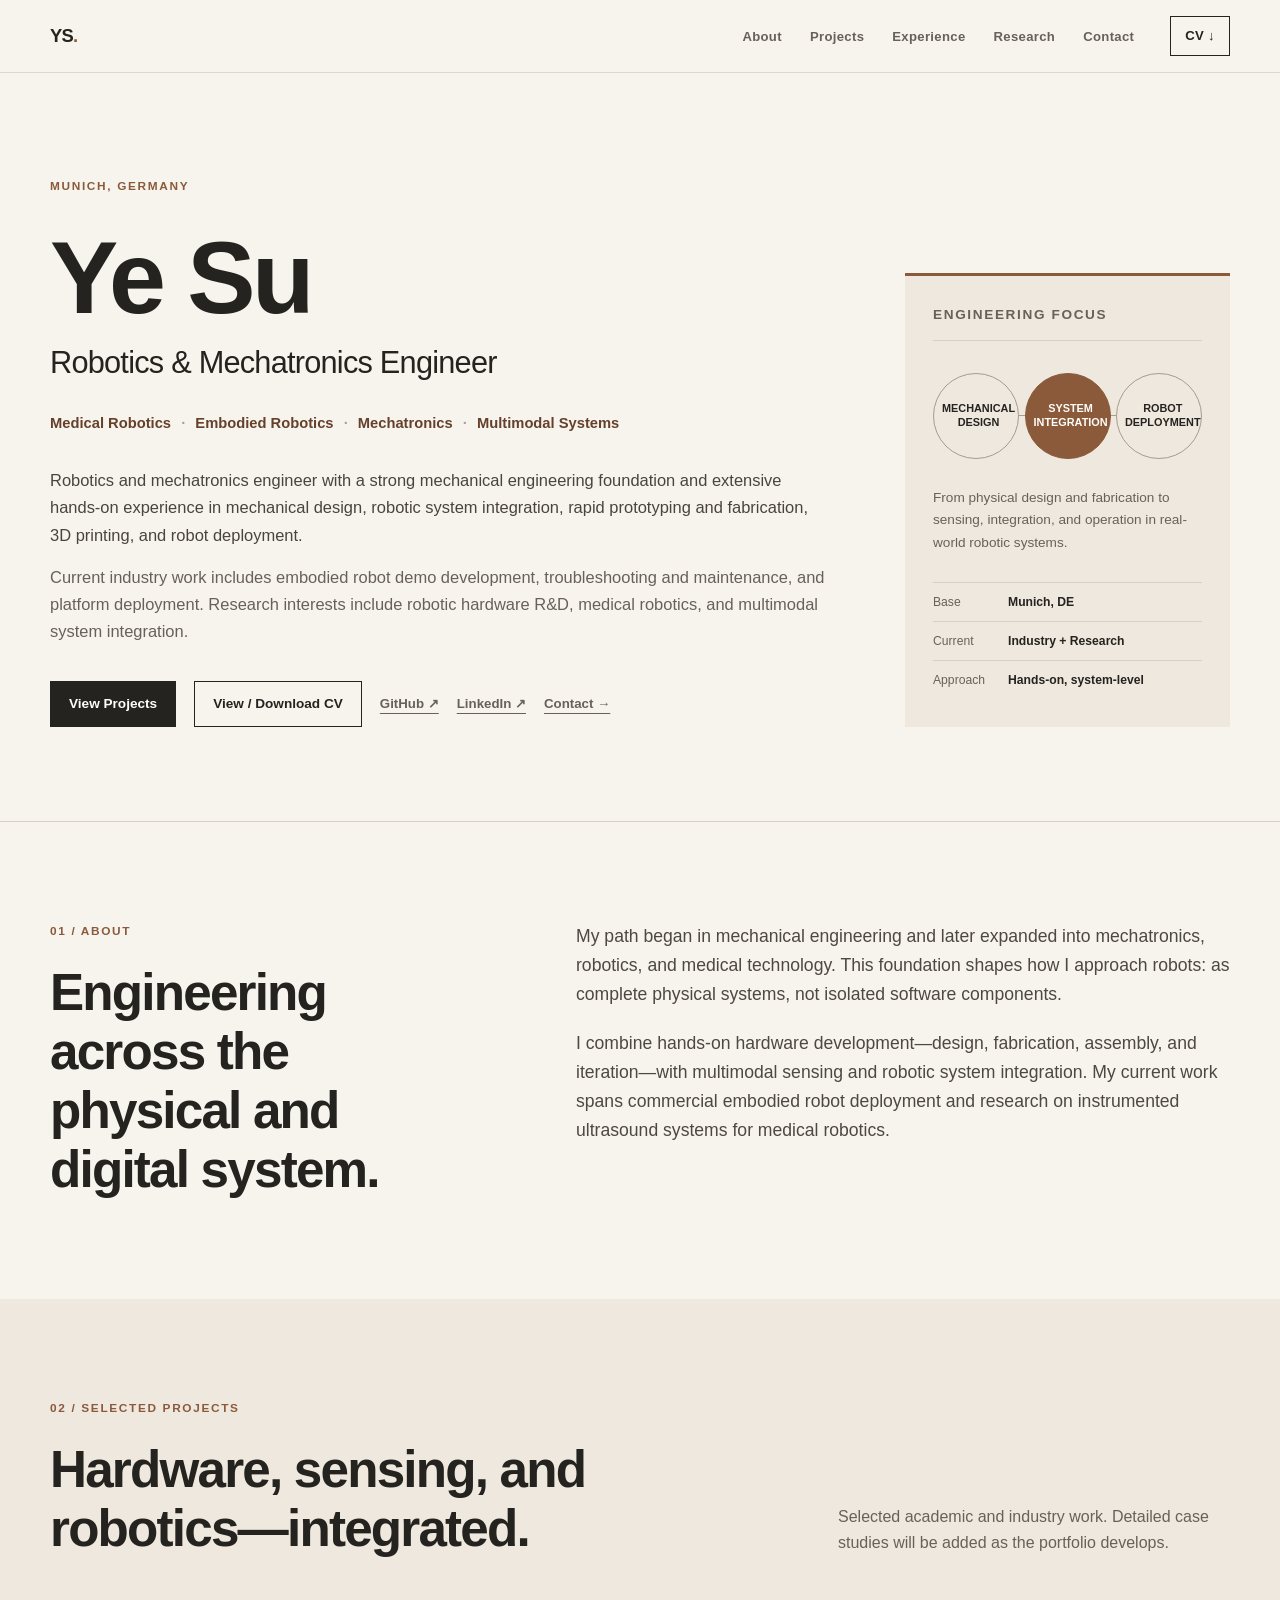
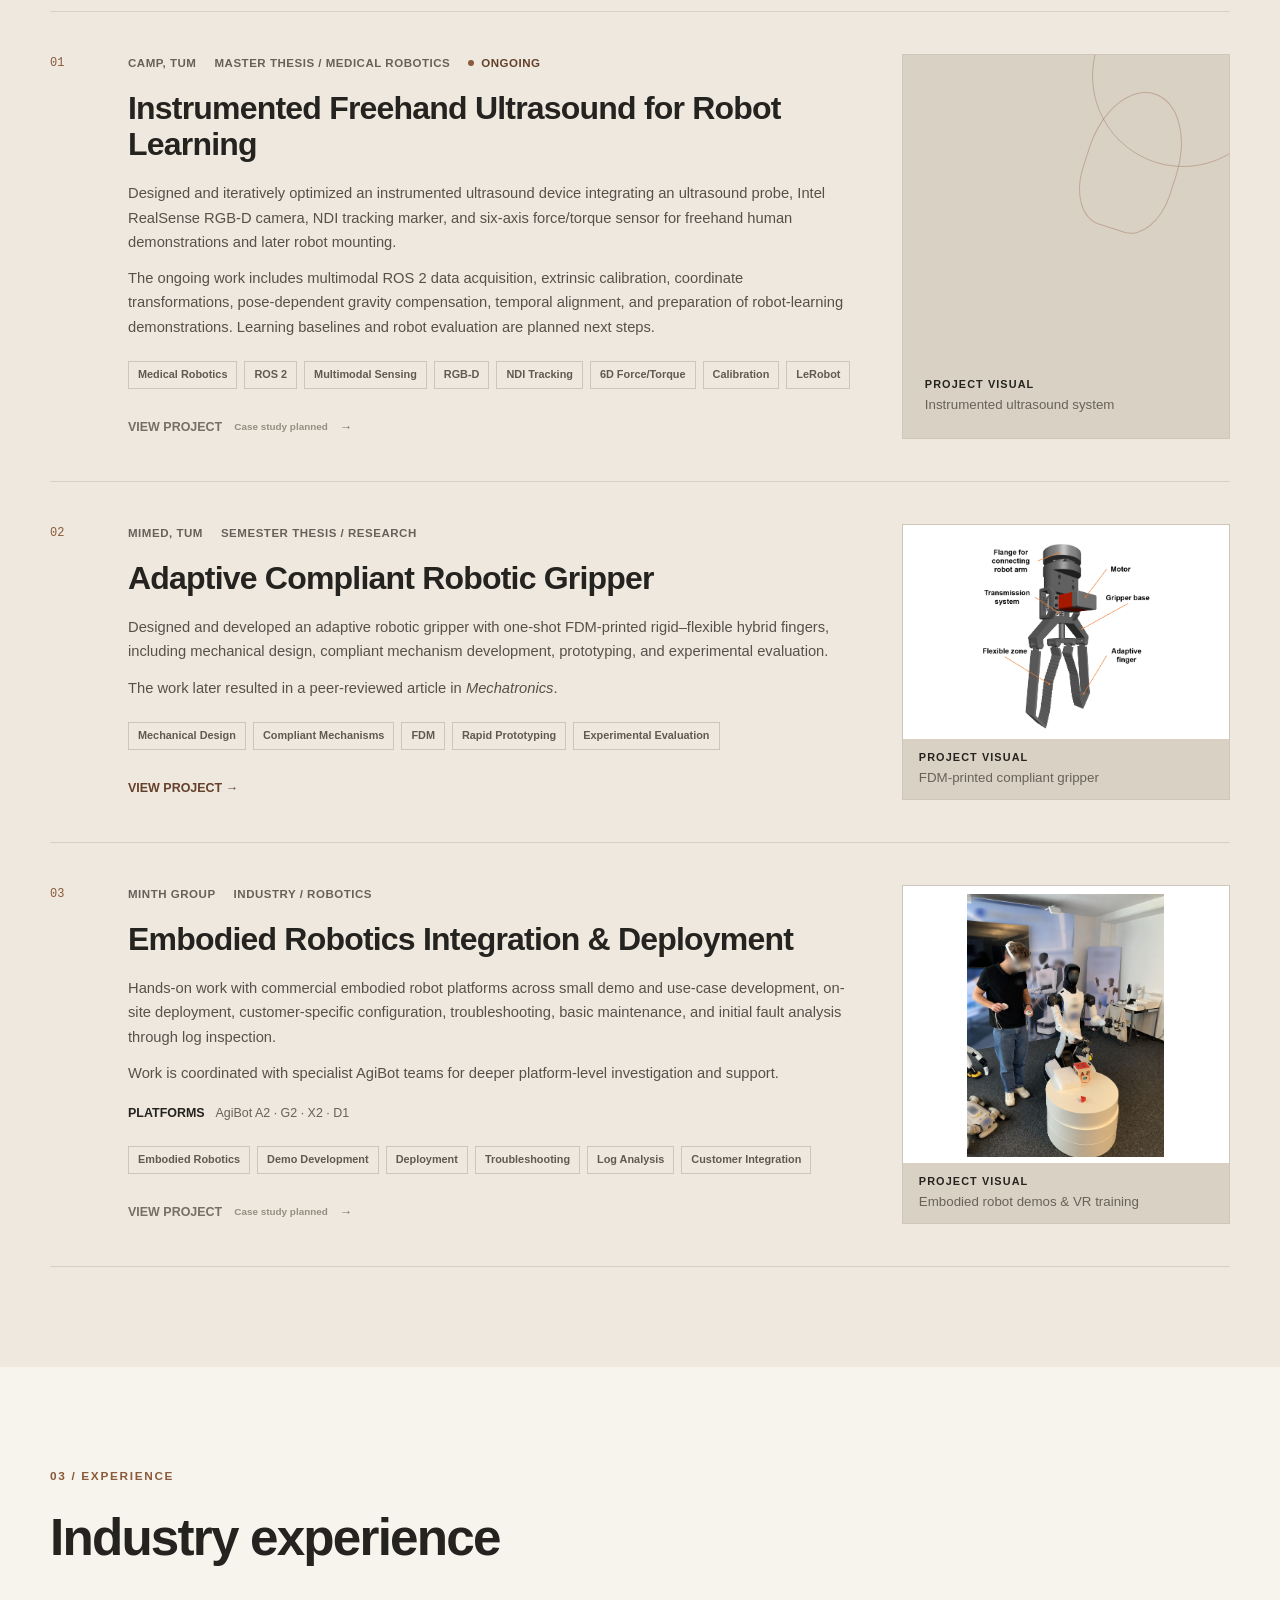
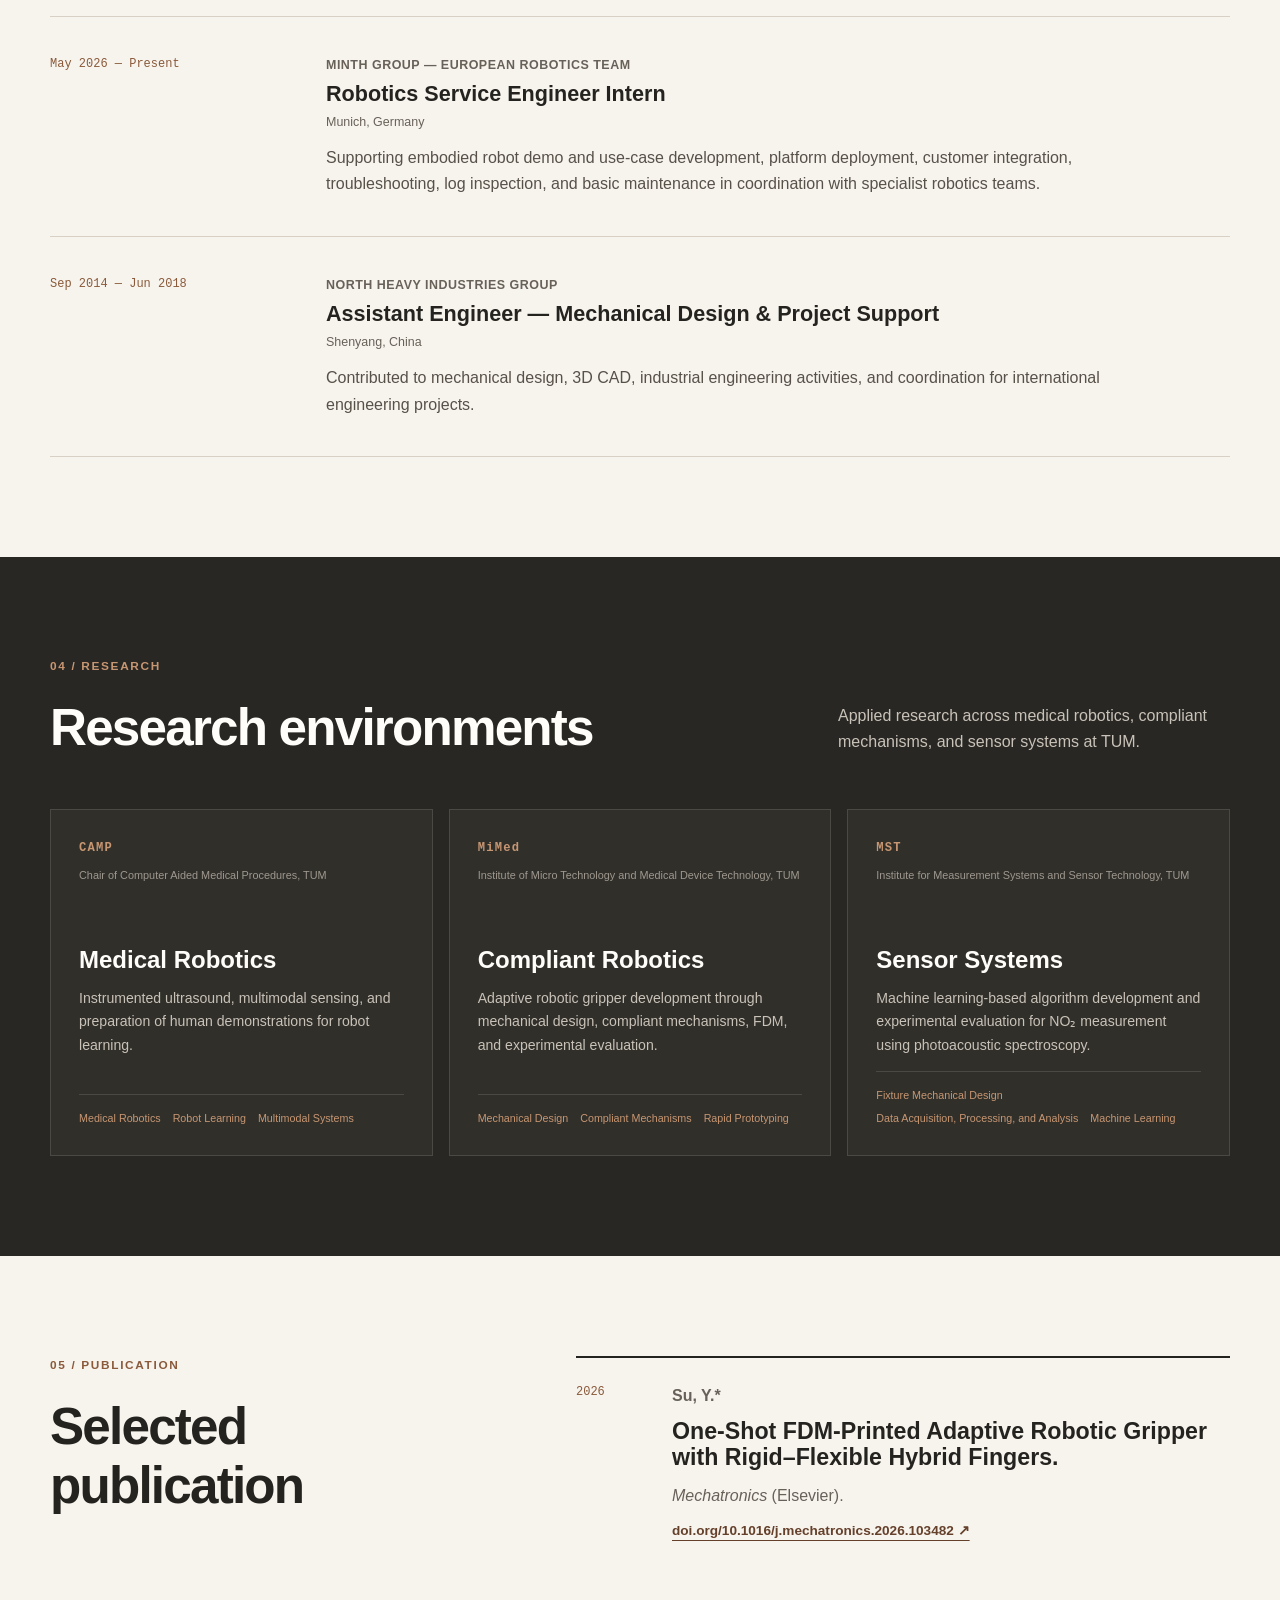
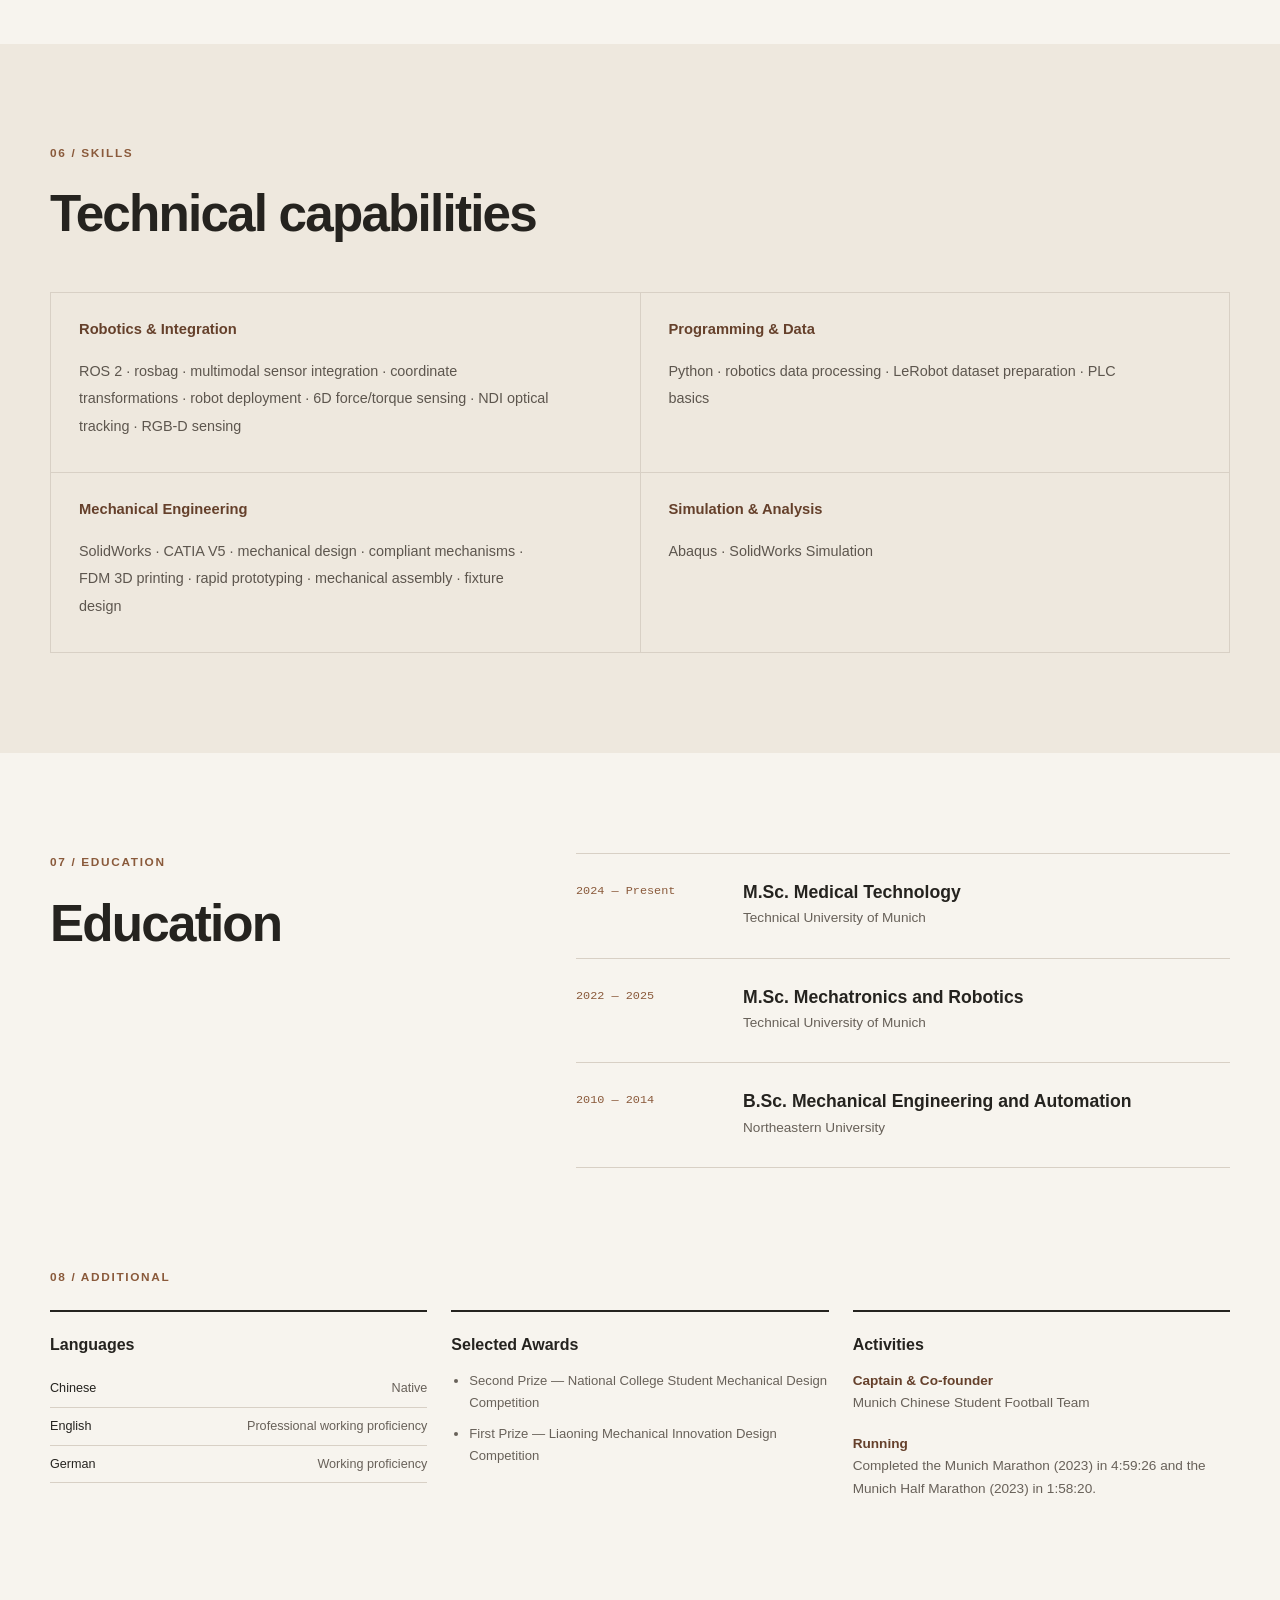
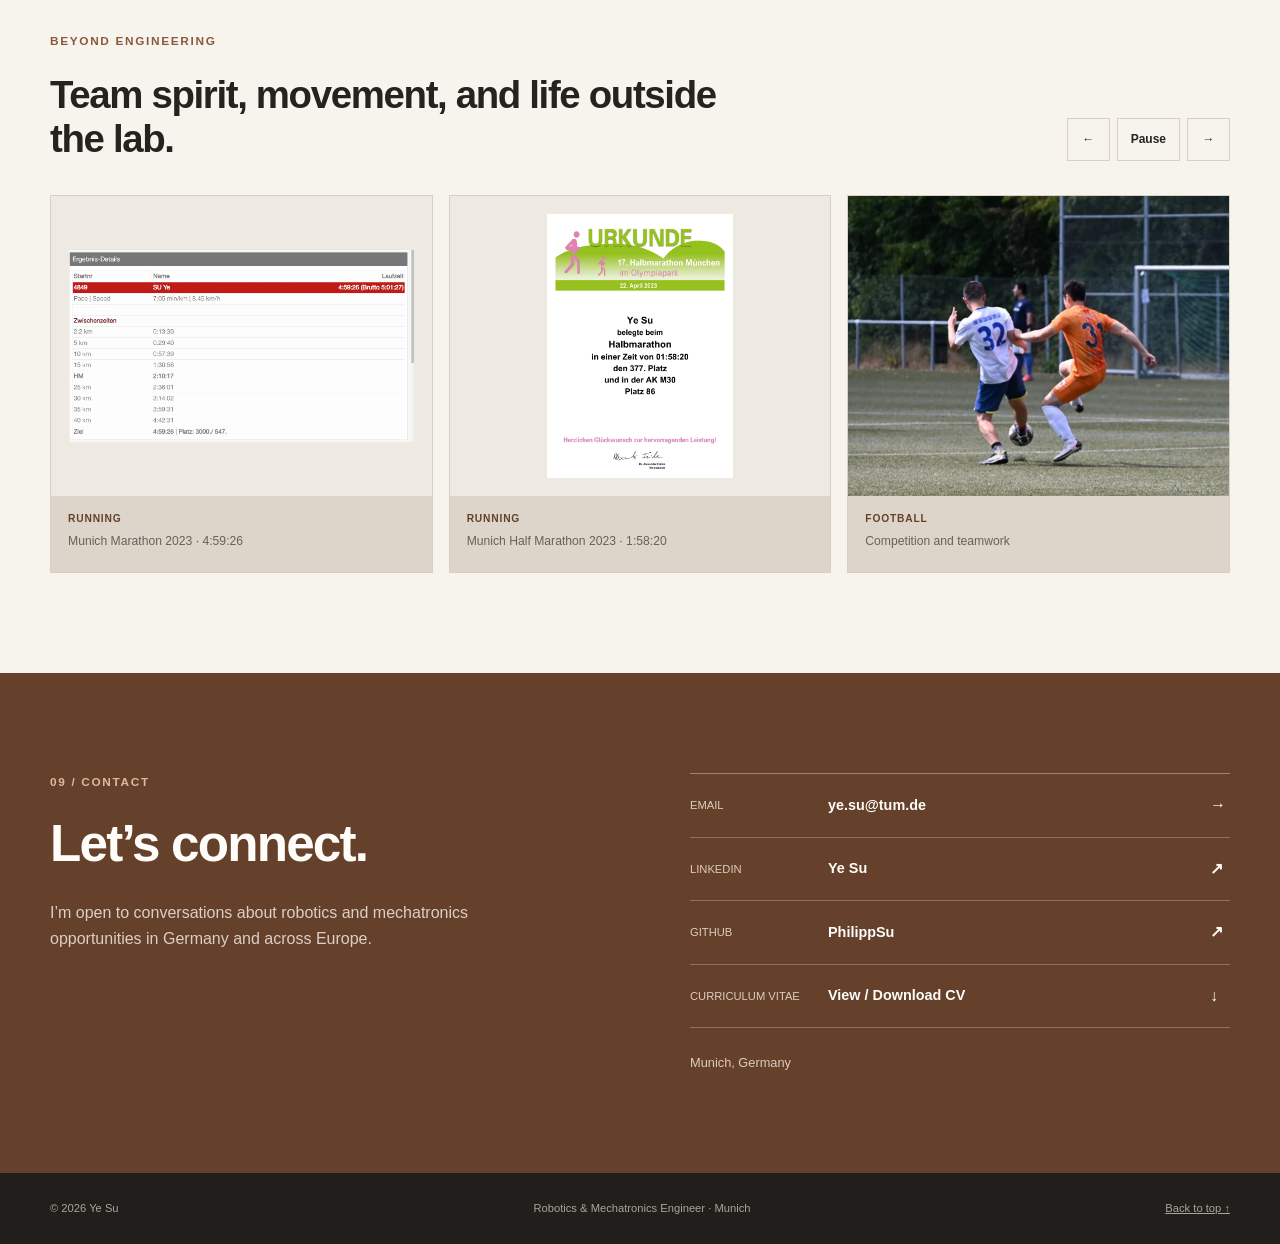
==== commit ed6baead: "Add anonymized VR training project visual" ====
--- a/index.html
+++ b/index.html
@@ -120,9 +120,10 @@
               <ul class="tags"><li>Embodied Robotics</li><li>Demo Development</li><li>Deployment</li><li>Troubleshooting</li><li>Log Analysis</li><li>Customer Integration</li></ul>
               <span class="project-link" aria-disabled="true">View Project <small>Case study planned</small> →</span>
             </div>
-            <div class="project-visual embodied project-visual-image project-visual-static">
+            <div class="project-visual embodied project-visual-image project-visual-static project-visual-slideshow">
+              <img src="assets/images/privacy/robot-demo-anonymized.png" alt="Anonymized VR operator training session with an embodied robotic platform" loading="lazy">
               <img src="assets/projects/embodied-robotics-demo.jpg" alt="Embodied robot bottle-handling demo and the corresponding perception and grasping interface" loading="lazy">
-              <span>Project visual</span><small>Commercial robot deployment</small>
+              <span>Project visual</span><small>Embodied robot demos &amp; VR training</small>
             </div>
           </article>
         </div>
--- a/assets/css/style.css
+++ b/assets/css/style.css
@@ -5,6 +5,7 @@
 .hero-panel{padding:28px;background:var(--tint);border-top:3px solid var(--accent)}.panel-label{padding-bottom:14px;border-bottom:1px solid var(--line);color:var(--muted);font-size:.7rem;font-weight:750;letter-spacing:.12em;text-transform:uppercase}.focus-diagram{display:flex;align-items:center;justify-content:center;margin:32px 0 28px}.focus-node{width:86px;aspect-ratio:1;display:grid;place-items:center;padding:8px;border:1px solid #a99b8d;border-radius:50%;text-align:center;font-size:.68rem;font-weight:750;line-height:1.25;text-transform:uppercase}.focus-node.active{border-color:var(--accent);background:var(--accent);color:var(--white)}.focus-diagram i{width:20px;height:1px;background:#a99b8d}.hero-panel>p{color:var(--muted);font-size:.85rem}.quick-facts{margin:28px 0 0}.quick-facts div{display:grid;grid-template-columns:75px 1fr;padding:9px 0;border-top:1px solid var(--line);font-size:.76rem}.quick-facts dt{color:var(--muted)}.quick-facts dd{margin:0;font-weight:700}
 .section{padding:100px 0}.tinted{background:var(--tint)}.split{display:grid;grid-template-columns:.8fr 1.2fr;gap:90px}.section h2,.contact h2{max-width:780px;margin-bottom:0;font-size:clamp(2rem,4vw,3.4rem);font-weight:650}.about-copy{max-width:680px}.about-copy p{margin-bottom:20px;color:#4d4841;font-size:1.1rem}.section-heading{display:grid;grid-template-columns:1.3fr .7fr;gap:60px;align-items:end;margin-bottom:52px}.section-heading>p{max-width:440px;margin-bottom:2px;color:var(--muted)}
 .project-list{border-top:1px solid var(--line)}.project-card{display:grid;grid-template-columns:50px minmax(0,1.25fr) minmax(230px,.55fr);gap:28px;padding:42px 0;border-bottom:1px solid var(--line)}.project-number{color:var(--accent);font-family:ui-monospace,monospace;font-size:.75rem}.project-meta{display:flex;flex-wrap:wrap;gap:7px 18px;margin-bottom:17px;color:var(--muted);font-size:.72rem;font-weight:700;letter-spacing:.045em;text-transform:uppercase}.project-meta b{color:var(--accent-dark)}.project-meta b:before{content:"";display:inline-block;width:6px;height:6px;margin:0 7px 1px 0;border-radius:50%;background:var(--accent)}.project-card h3{max-width:690px;margin-bottom:18px;font-size:clamp(1.45rem,2.5vw,2rem);font-weight:650;letter-spacing:-.025em}.project-body>p:not(.project-meta):not(.platforms){max-width:720px;margin-bottom:12px;color:#575149;font-size:.92rem}.tags{display:flex;flex-wrap:wrap;gap:7px;margin:22px 0 24px;padding:0;list-style:none}.tags li{padding:4px 9px;border:1px solid #cfc5b9;color:#62594f;font-size:.68rem;font-weight:650}.platforms{margin-top:18px;color:var(--muted);font-size:.78rem}.platforms b{margin-right:8px;color:var(--ink);text-transform:uppercase}.project-link{display:inline-flex;align-items:center;gap:12px;color:#776f65;font-size:.78rem;font-weight:750;text-transform:uppercase}.project-link small{color:#988d81;font-size:.62rem;font-weight:550;text-transform:none}.project-visual{min-height:230px;align-self:stretch;display:flex;flex-direction:column;justify-content:flex-end;padding:22px;overflow:hidden;position:relative;background:#dad1c5;border:1px solid #cfc5b8}.project-visual:before,.project-visual:after{content:"";position:absolute;border:1px solid rgba(138,90,59,.35)}.ultrasound:before{width:180px;height:180px;top:-70px;right:-45px;border-radius:50%}.ultrasound:after{width:90px;height:140px;top:35px;right:50px;border-radius:50% 50% 35% 35%;transform:rotate(18deg)}.gripper:before{width:130px;height:130px;top:34px;right:40px;transform:rotate(45deg)}.gripper:after{width:56px;height:170px;top:-20px;right:82px;border-width:0 1px}.embodied:before{width:105px;height:160px;top:22px;right:55px;border-radius:50px 50px 18px 18px}.embodied:after{width:155px;height:50px;top:90px;right:31px;border-width:1px 0}.project-visual span,.project-visual small{z-index:1}.project-visual span{font-size:.68rem;font-weight:750;letter-spacing:.1em;text-transform:uppercase}.project-visual small{color:var(--muted)}.project-visual-image{padding:0;background:#fff;text-decoration:none;transition:border-color .2s,transform .2s}.project-visual-image:before,.project-visual-image:after{display:none}.project-visual-image img{position:absolute;inset:0 0 58px;width:100%;height:calc(100% - 58px);padding:8px 12px;object-fit:contain;background:#fff}.project-visual-image span,.project-visual-image small{width:100%;padding-inline:16px;background:#dad1c5}.project-visual-image span{padding-top:10px}.project-visual-image small{padding-bottom:10px}.project-visual-image:hover,.project-visual-image:focus-visible{border-color:var(--accent);transform:translateY(-2px)}.project-visual-static{transition:none}.project-visual-static:hover{border-color:#cfc5b8;transform:none}
+.project-visual-slideshow img{opacity:0;animation:project-visual-cycle 10s infinite}.project-visual-slideshow img:first-of-type{opacity:1}.project-visual-slideshow img:nth-of-type(2){animation-delay:5s}@keyframes project-visual-cycle{0%,45%,100%{opacity:1}50%,95%{opacity:0}}@media(prefers-reduced-motion:reduce){.project-visual-slideshow img{animation:none;opacity:0}.project-visual-slideshow img:first-of-type{opacity:1}}
 .timeline{margin-top:48px;border-top:1px solid var(--line)}.timeline article{display:grid;grid-template-columns:230px 1fr;gap:46px;padding:38px 0;border-bottom:1px solid var(--line)}.timeline time,.publication time{color:var(--accent);font-family:ui-monospace,monospace;font-size:.75rem}.timeline .org{margin-bottom:7px;color:var(--muted);font-size:.78rem;font-weight:750;letter-spacing:.04em;text-transform:uppercase}.timeline h3{margin-bottom:5px;font-size:1.35rem}.timeline .location{color:var(--muted);font-size:.78rem}.timeline article div>p:last-child{max-width:780px;margin-bottom:0;color:#575149}
 .dark{background:var(--dark);color:var(--white)}.dark .section-index{color:#c79672}.dark .section-heading>p{color:#c9c2b8}.research-grid{display:grid;grid-template-columns:1fr 1fr .8fr;gap:16px}.research-grid article{min-height:300px;display:flex;flex-direction:column;padding:28px;border:1px solid #4b4943;background:#302f2a}.research-grid article>span{color:#c79672;font-family:ui-monospace,monospace;font-size:.76rem;font-weight:700;letter-spacing:.1em}.research-grid h3{margin:auto 0 14px;font-size:1.5rem}.research-grid p{color:#c9c2b8;font-size:.88rem}.research-grid ul{display:flex;flex-wrap:wrap;gap:5px 12px;margin:10px 0 0;padding:15px 0 0;border-top:1px solid #4b4943;list-style:none;color:#c79672;font-size:.67rem}.research-grid small{margin-top:14px;color:#9e988f}
 .research-grid{grid-template-columns:repeat(3,1fr)}.research-grid article{min-height:340px}.research-grid .research-institution{min-height:48px;margin:9px 0 30px;color:#9e988f;font-size:.68rem;line-height:1.45}.research-grid h3{margin:0 0 14px}.research-grid ul{margin-top:auto}
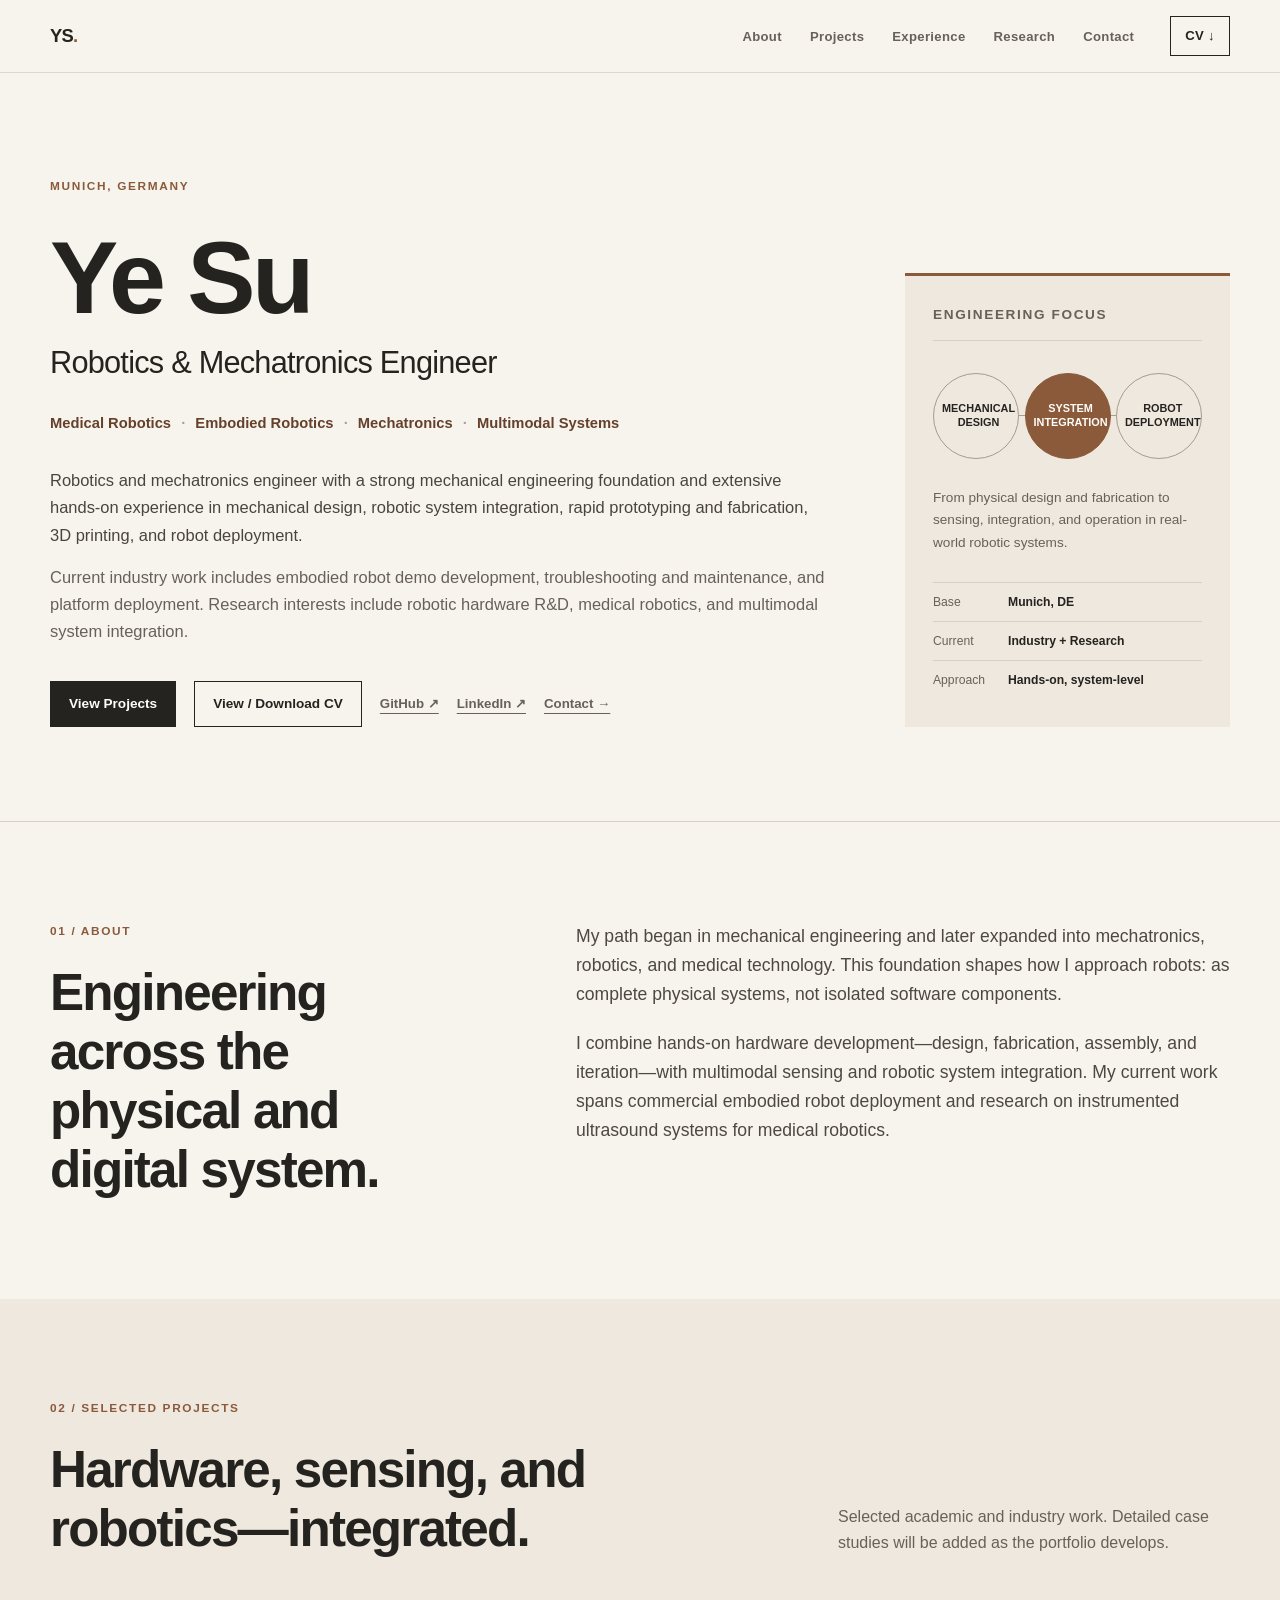
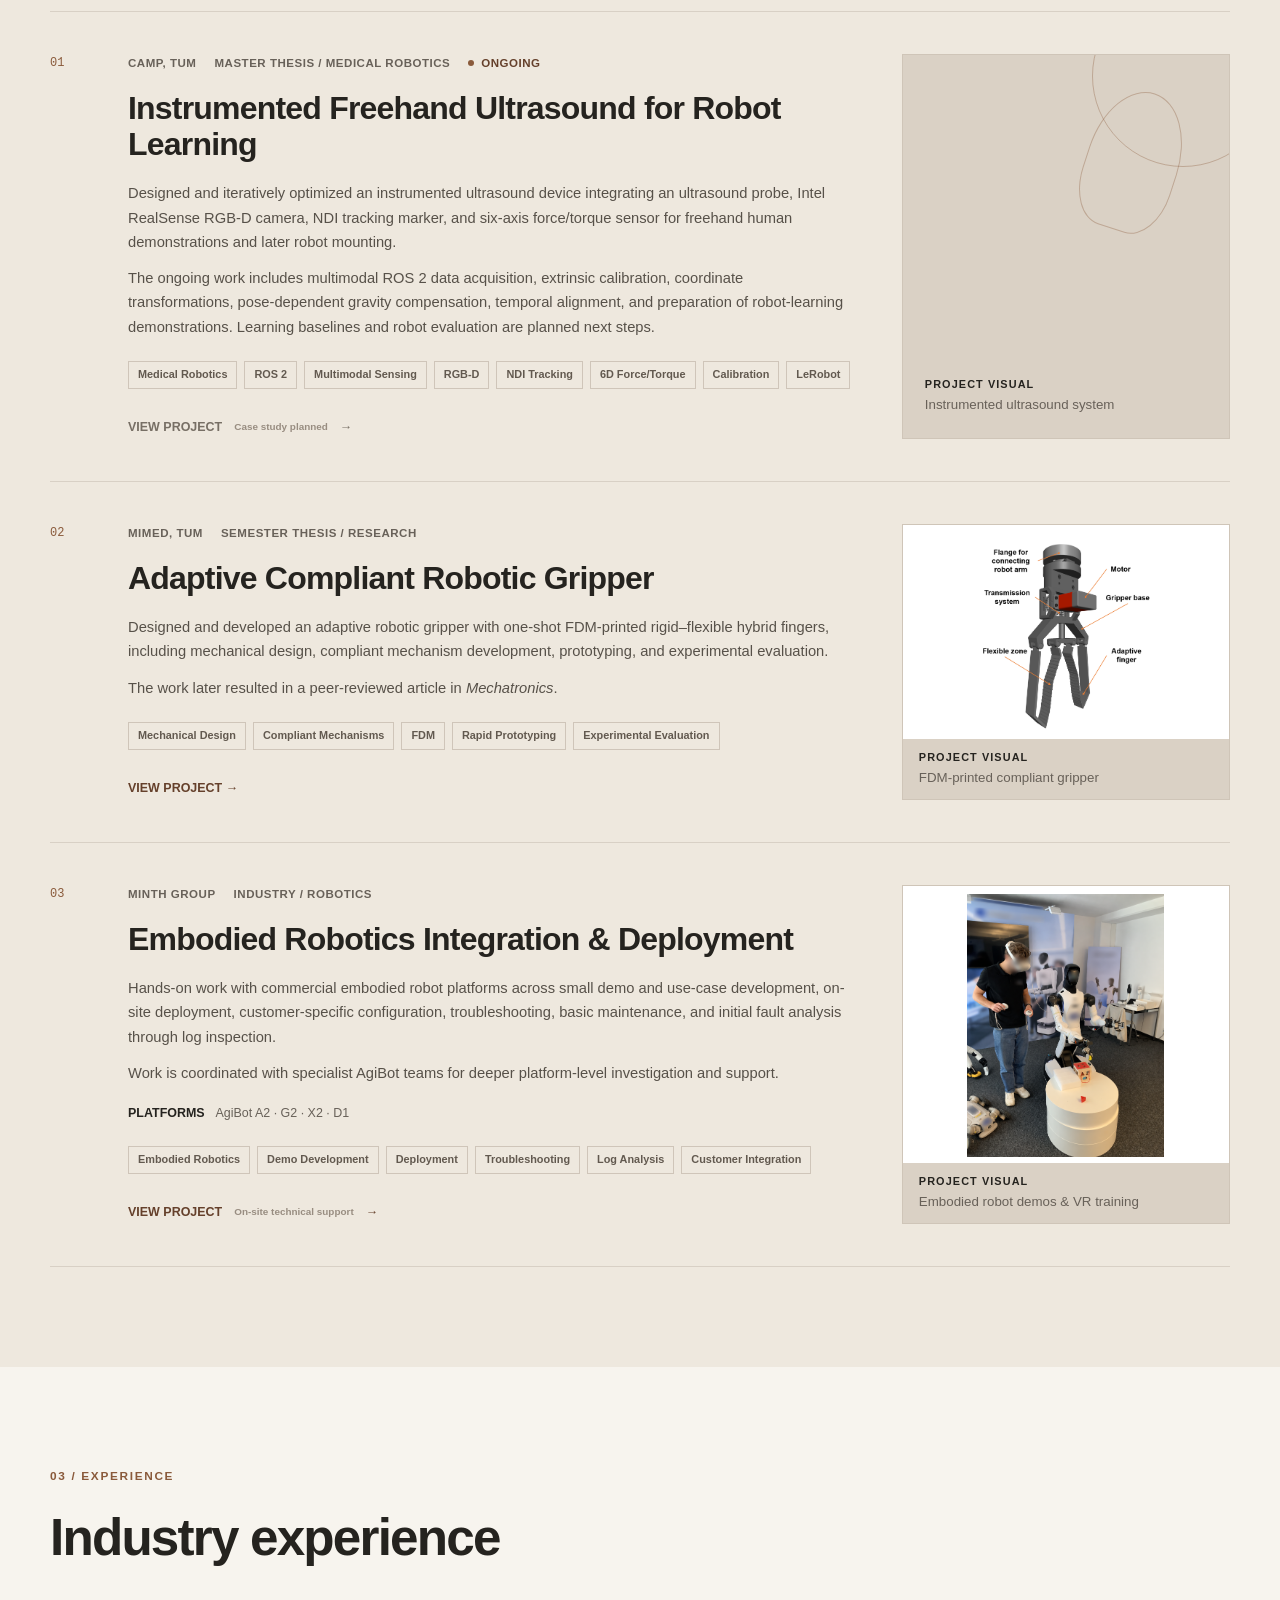
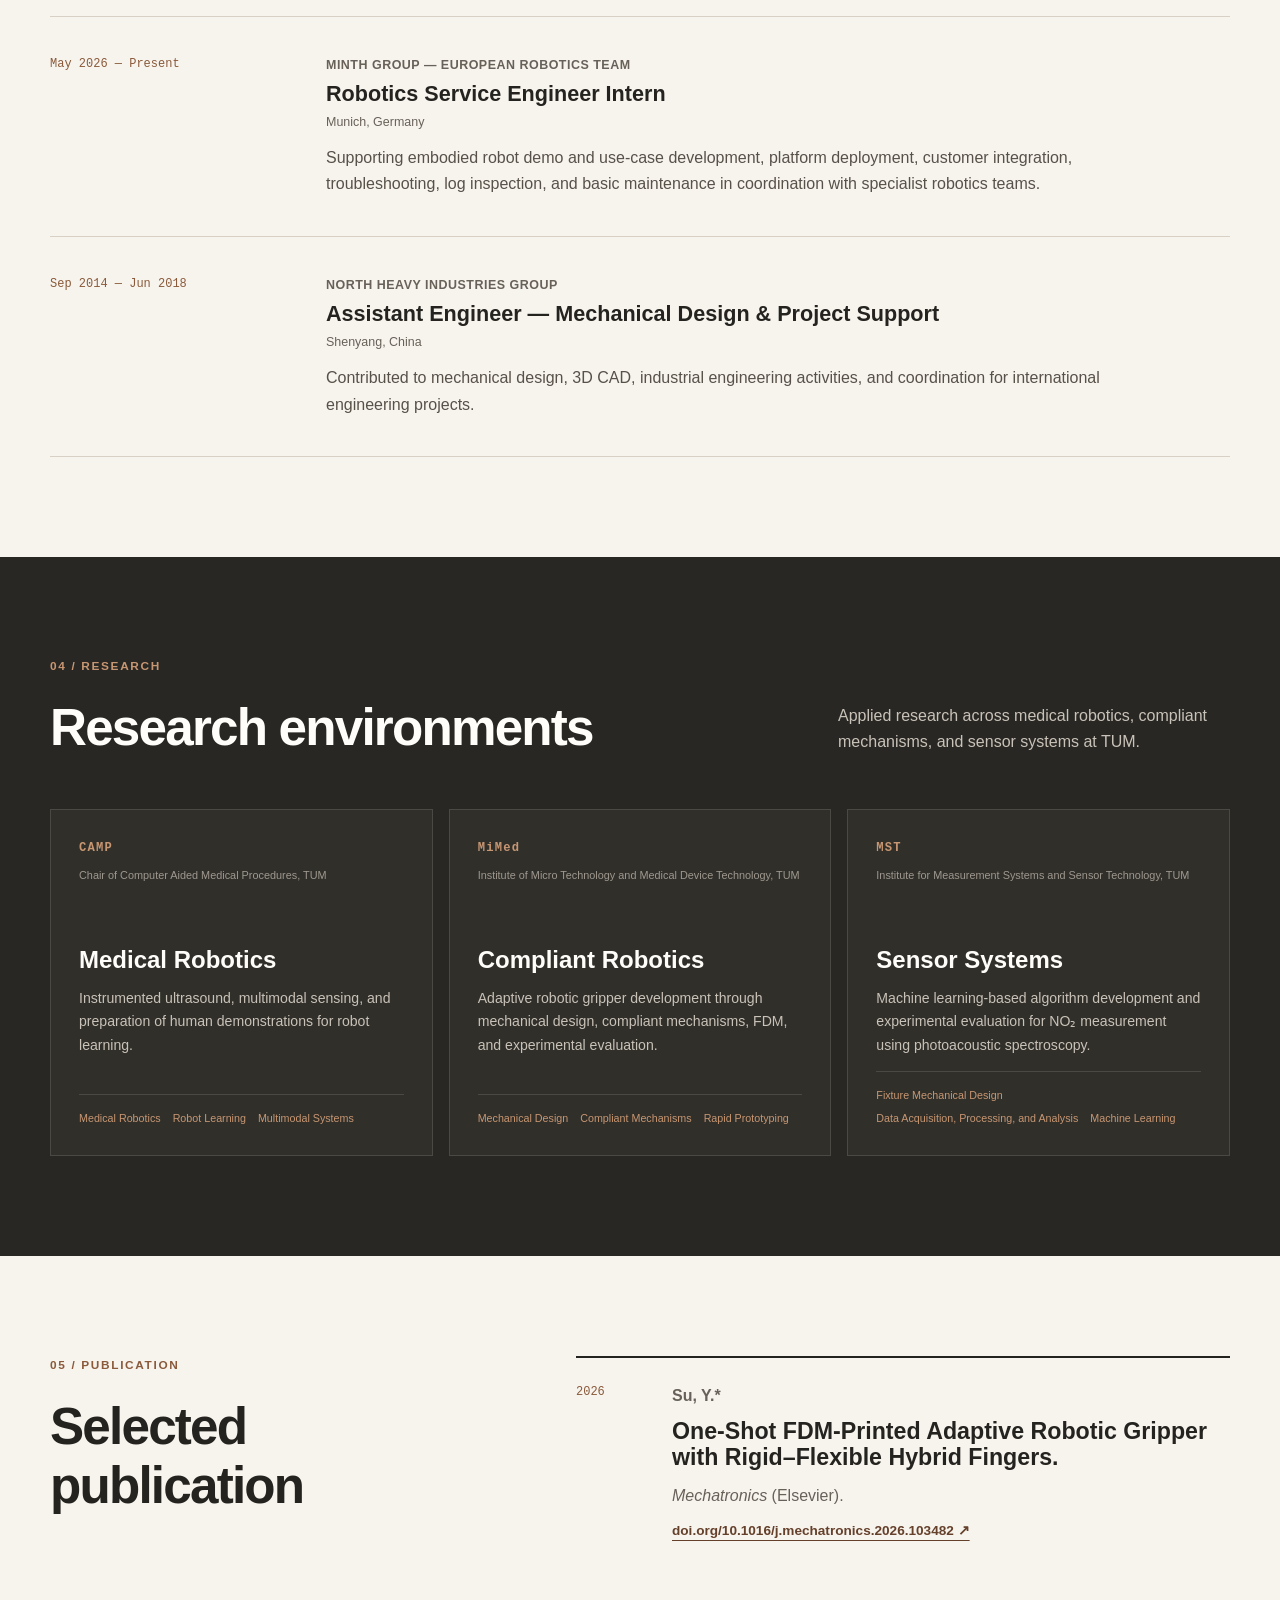
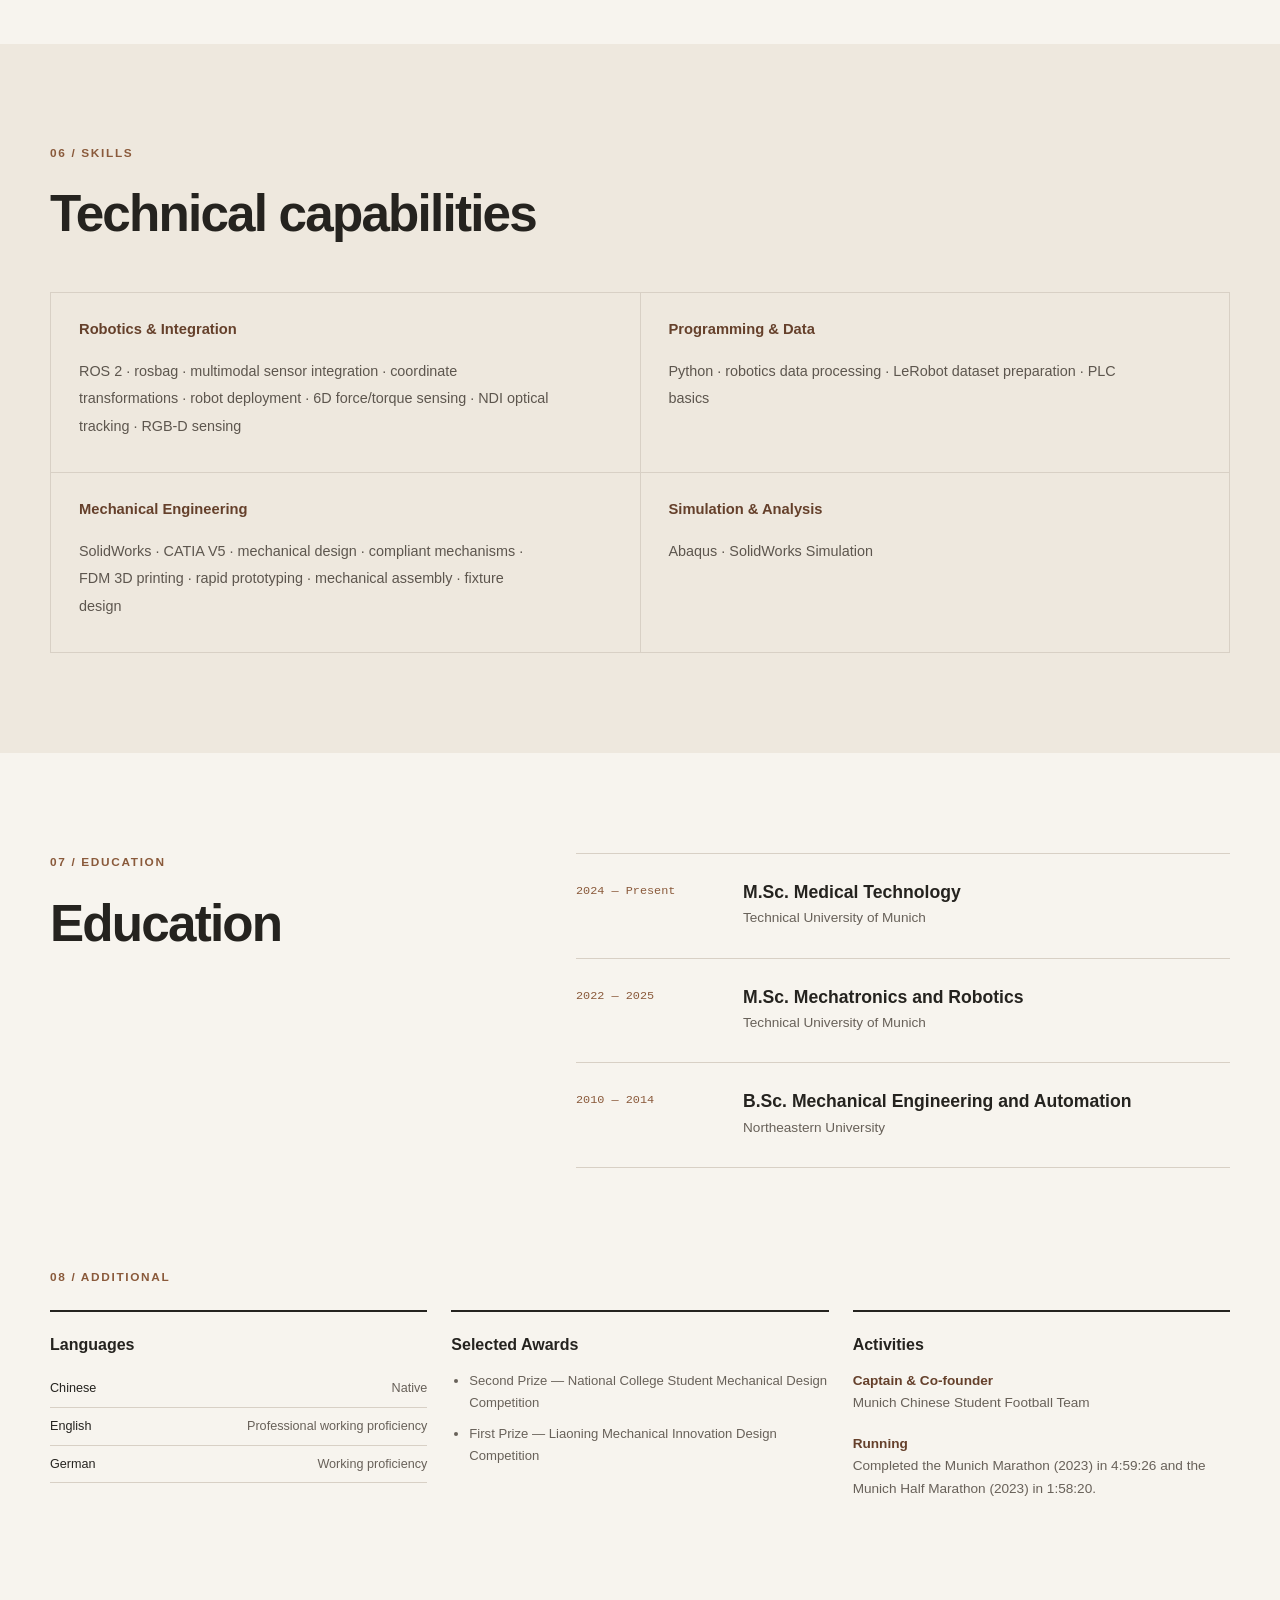
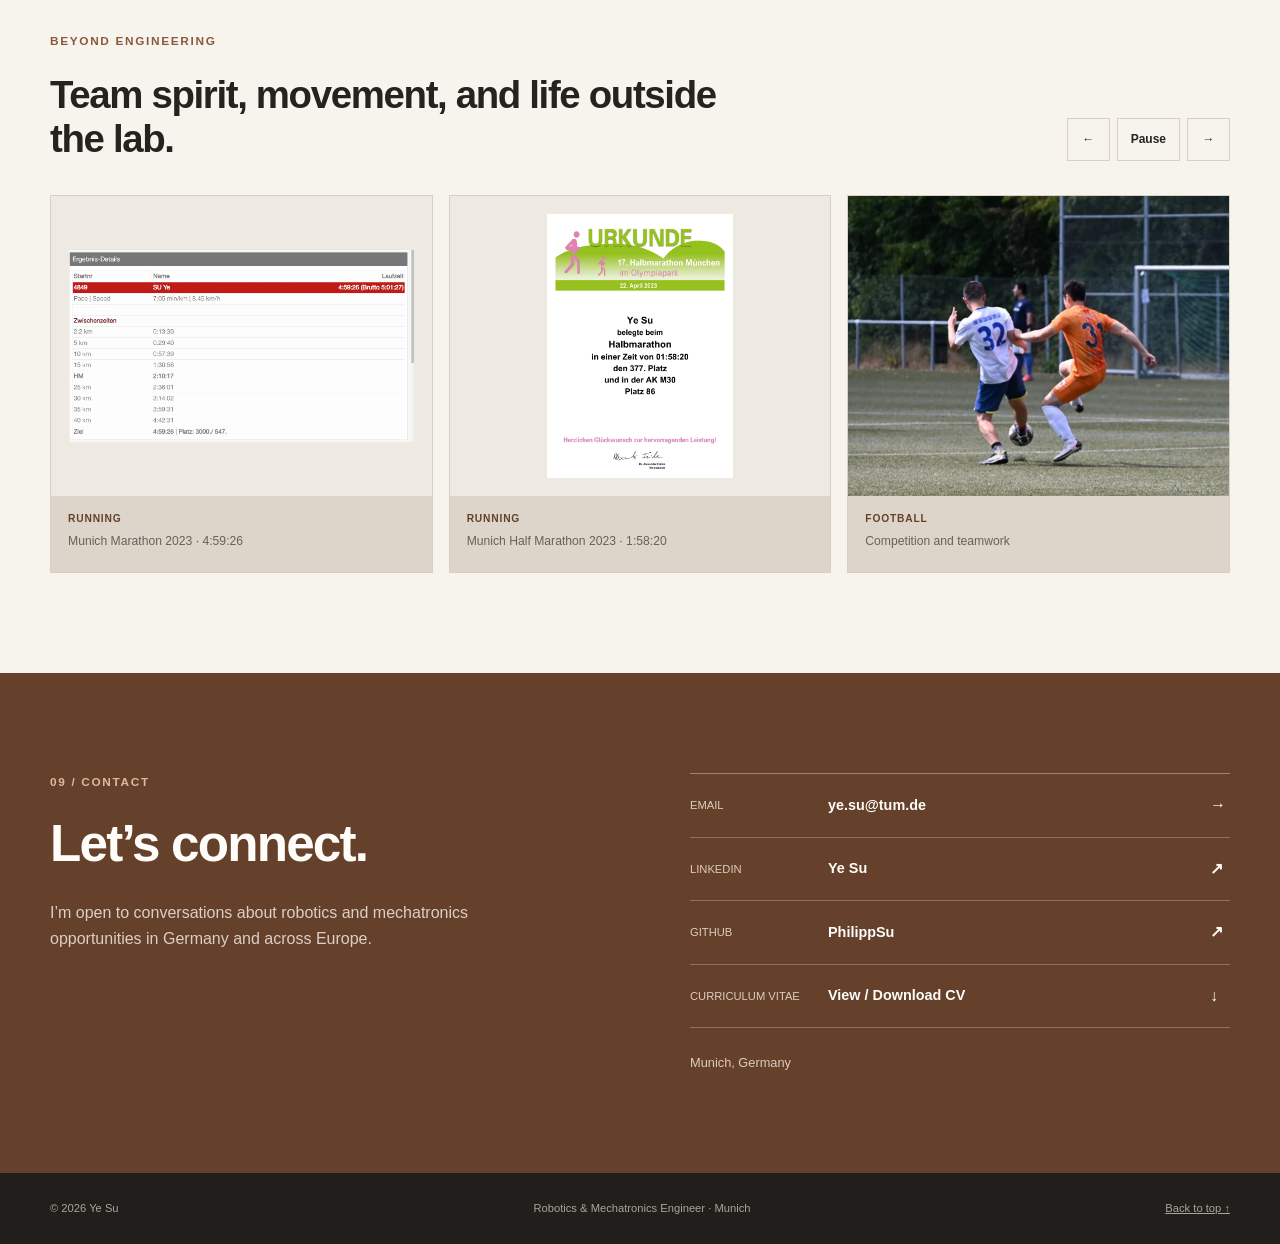
==== commit 5e982e30: "Add AMB Stuttgart robotics field support case study" ====
--- a/index.html
+++ b/index.html
@@ -118,7 +118,7 @@
               <p>Work is coordinated with specialist AgiBot teams for deeper platform-level investigation and support.</p>
               <p class="platforms"><b>Platforms</b> AgiBot A2 · G2 · X2 · D1</p>
               <ul class="tags"><li>Embodied Robotics</li><li>Demo Development</li><li>Deployment</li><li>Troubleshooting</li><li>Log Analysis</li><li>Customer Integration</li></ul>
-              <span class="project-link" aria-disabled="true">View Project <small>Case study planned</small> →</span>
+              <a class="project-link active-link" href="projects/embodied-robotics.html">View Project <small>On-site technical support</small> →</a>
             </div>
             <div class="project-visual embodied project-visual-image project-visual-static project-visual-slideshow">
               <img src="assets/images/privacy/robot-demo-anonymized.png" alt="Anonymized VR operator training session with an embodied robotic platform" loading="lazy">
--- a/assets/css/style.css
+++ b/assets/css/style.css
@@ -18,6 +18,11 @@
 :focus-visible{outline:3px solid #c98658;outline-offset:4px}@media(prefers-reduced-motion:reduce){html{scroll-behavior:auto}*,*:before,*:after{transition-duration:.01ms!important}}
 @media(max-width:900px){.nav-list{display:none}.nav-wrap nav{margin-left:auto}.hero{padding-top:76px}.hero-grid,.split,.section-heading,.contact-grid{grid-template-columns:1fr;gap:42px}.hero-panel{max-width:580px}.project-card{grid-template-columns:38px 1fr}.project-visual{grid-column:2;min-height:190px}.research-grid{grid-template-columns:1fr 1fr}.additional-grid{grid-template-columns:1fr 1fr}}
 @media(max-width:620px){.container{width:min(calc(100% - 32px),var(--max))}.site-header{position:static}.nav-wrap{min-height:62px;gap:16px}.nav-cv{margin-left:auto}.hero,.section,.contact{padding:70px 0}.hero h1{font-size:3.65rem}.hero-role{font-size:1.3rem}.hero-topics{line-height:1.8}.hero-actions{align-items:stretch}.hero-actions .button{width:100%;justify-content:center}.text-link{margin:5px 6px 0 0}.focus-node{width:76px;font-size:.6rem}.section h2,.contact h2{font-size:2.25rem}.project-card{grid-template-columns:1fr;gap:16px;padding:34px 0}.project-visual{grid-column:1;min-height:175px}.timeline article{grid-template-columns:1fr;gap:14px}.research-grid,.skills-grid,.additional-grid{grid-template-columns:1fr}.research-grid .research-institution{min-height:0}.publication{grid-template-columns:1fr;gap:12px}.education-list article{grid-template-columns:1fr;gap:9px}.contact-links a{grid-template-columns:90px 1fr 18px}footer .container{flex-direction:column;gap:6px}}
+
+/* Robotics field assignments */
+.robotics-responsibilities{margin-top:0}.robotics-responsibilities div{grid-template-columns:110px 1fr}.robotics-gallery{display:grid;grid-template-columns:repeat(3,minmax(0,1fr));gap:20px}.robotics-gallery figure{min-width:0}.robotics-gallery a{display:block}.robotics-gallery a:hover img{filter:brightness(.96)}.robotics-gallery figcaption{min-height:100px}
+@media(max-width:900px){.robotics-gallery{gap:12px}}
+@media(max-width:620px){.robotics-gallery{grid-template-columns:1fr;gap:24px}.robotics-gallery figcaption{min-height:0}.robotics-responsibilities div{grid-template-columns:95px 1fr;gap:14px}}
 
 /* Project case study */
 .project-link.active-link{color:var(--accent-dark);text-decoration:none;transition:color .2s}.project-link.active-link:hover,.project-link.active-link:focus-visible{color:var(--ink);text-decoration:underline;text-underline-offset:5px}.case-study h2{font-size:clamp(2rem,4vw,3.35rem);font-weight:650}.case-study img{display:block;width:100%;height:auto}.back-link{white-space:nowrap}.case-back{display:inline-block;margin-bottom:58px;color:var(--muted);font-size:.78rem;font-weight:700;text-underline-offset:5px}.case-back:hover{color:var(--accent)}
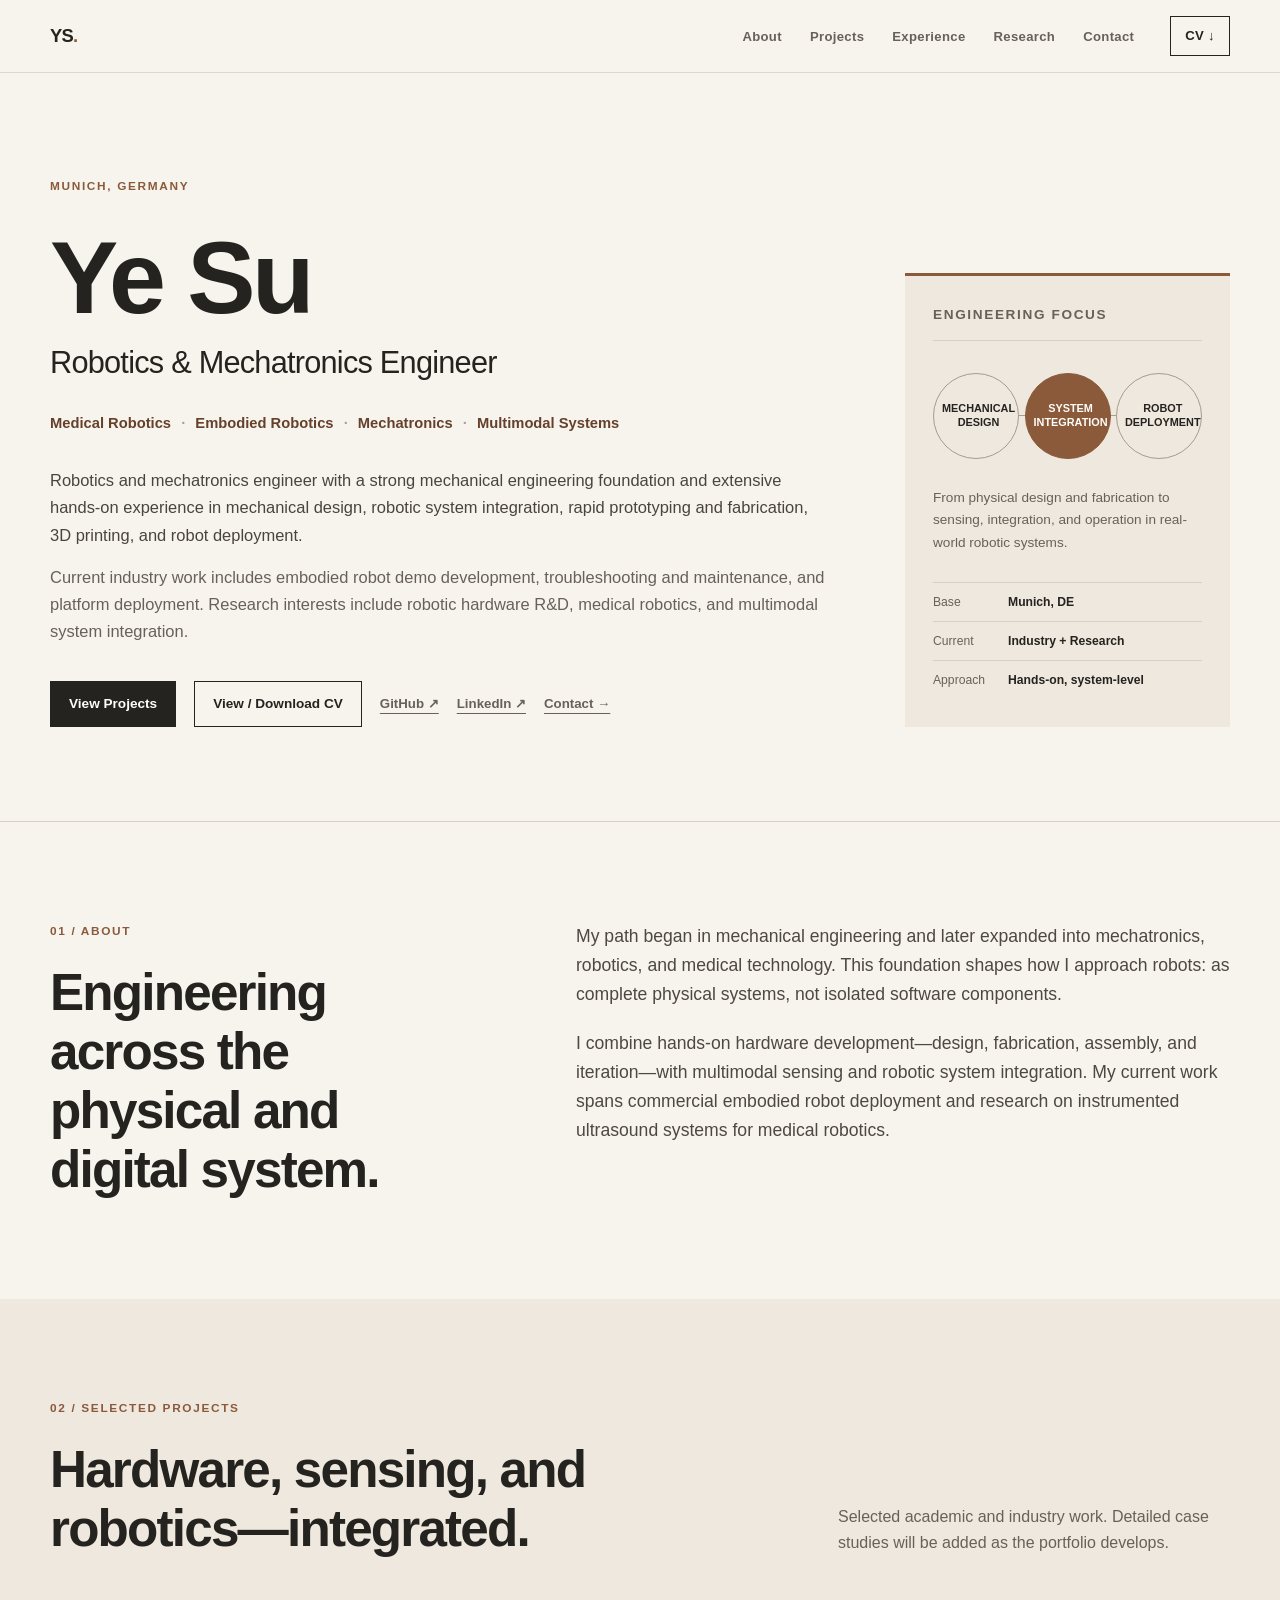
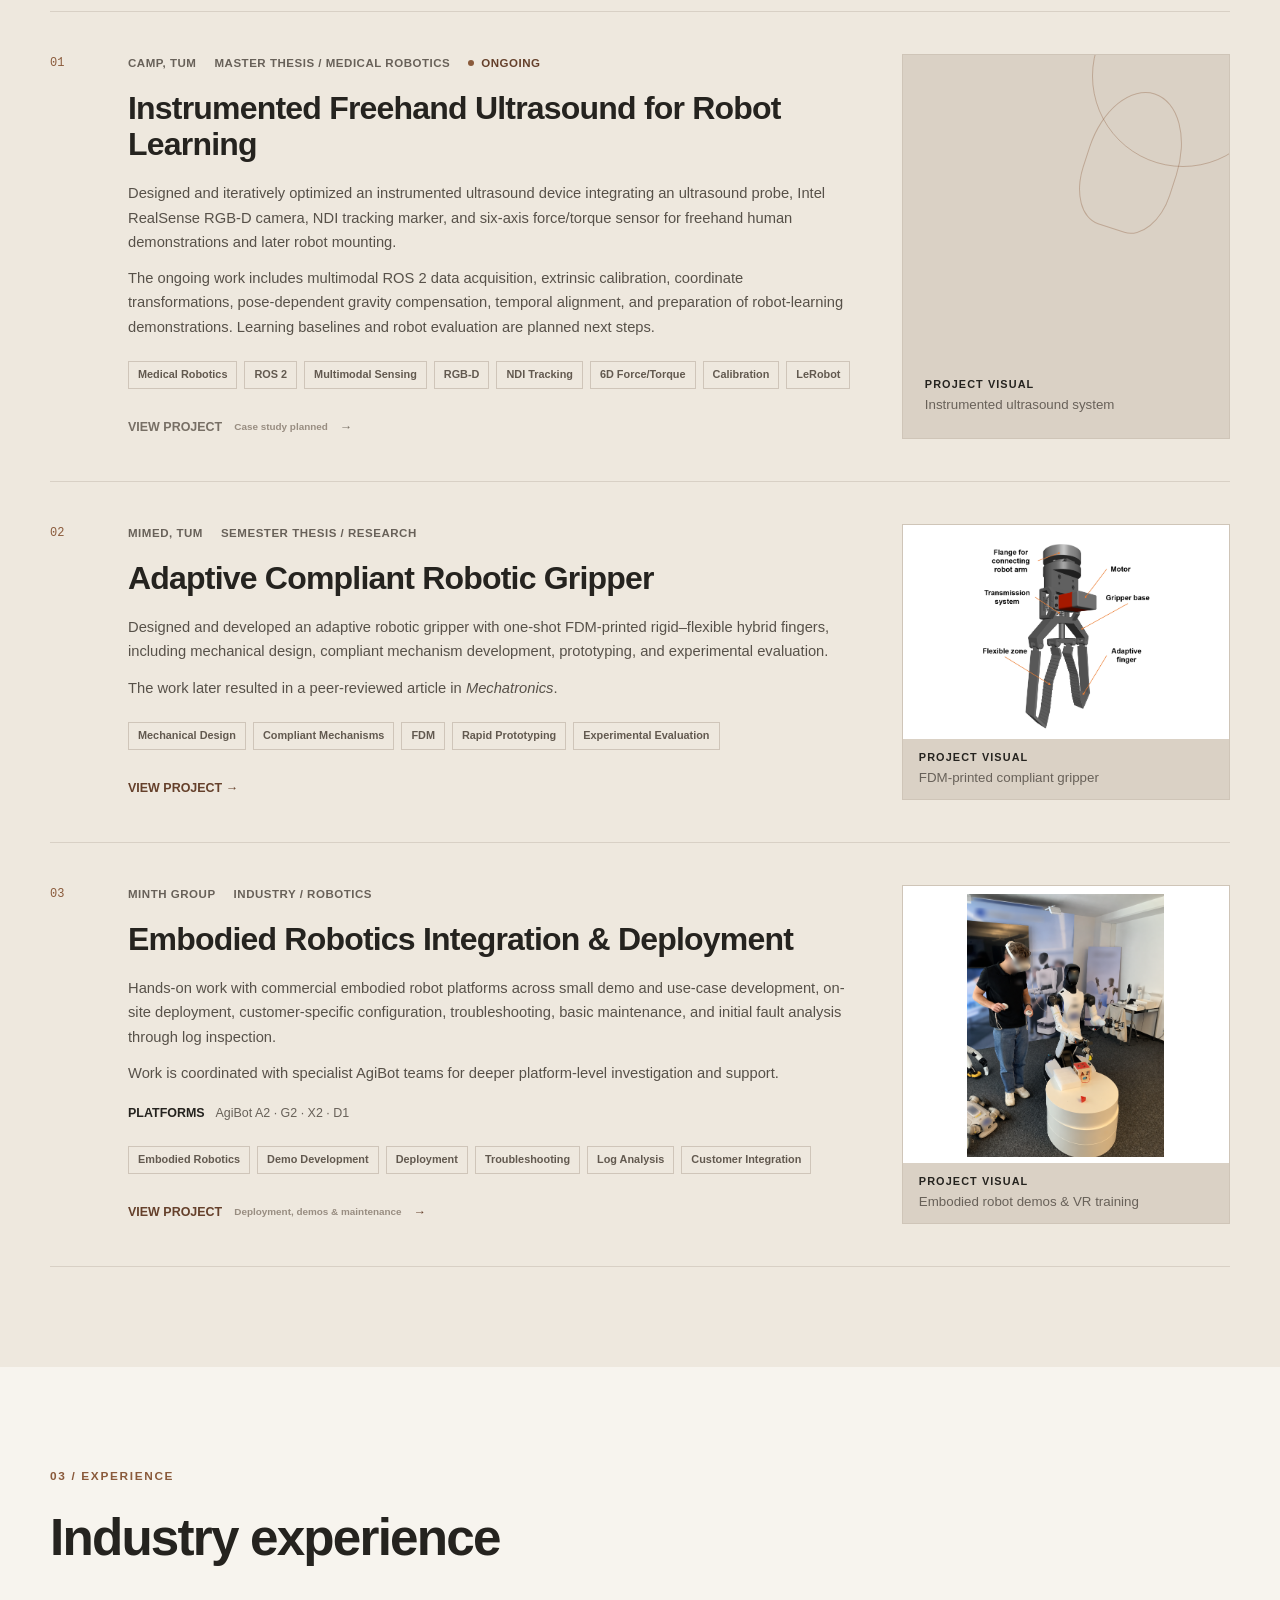
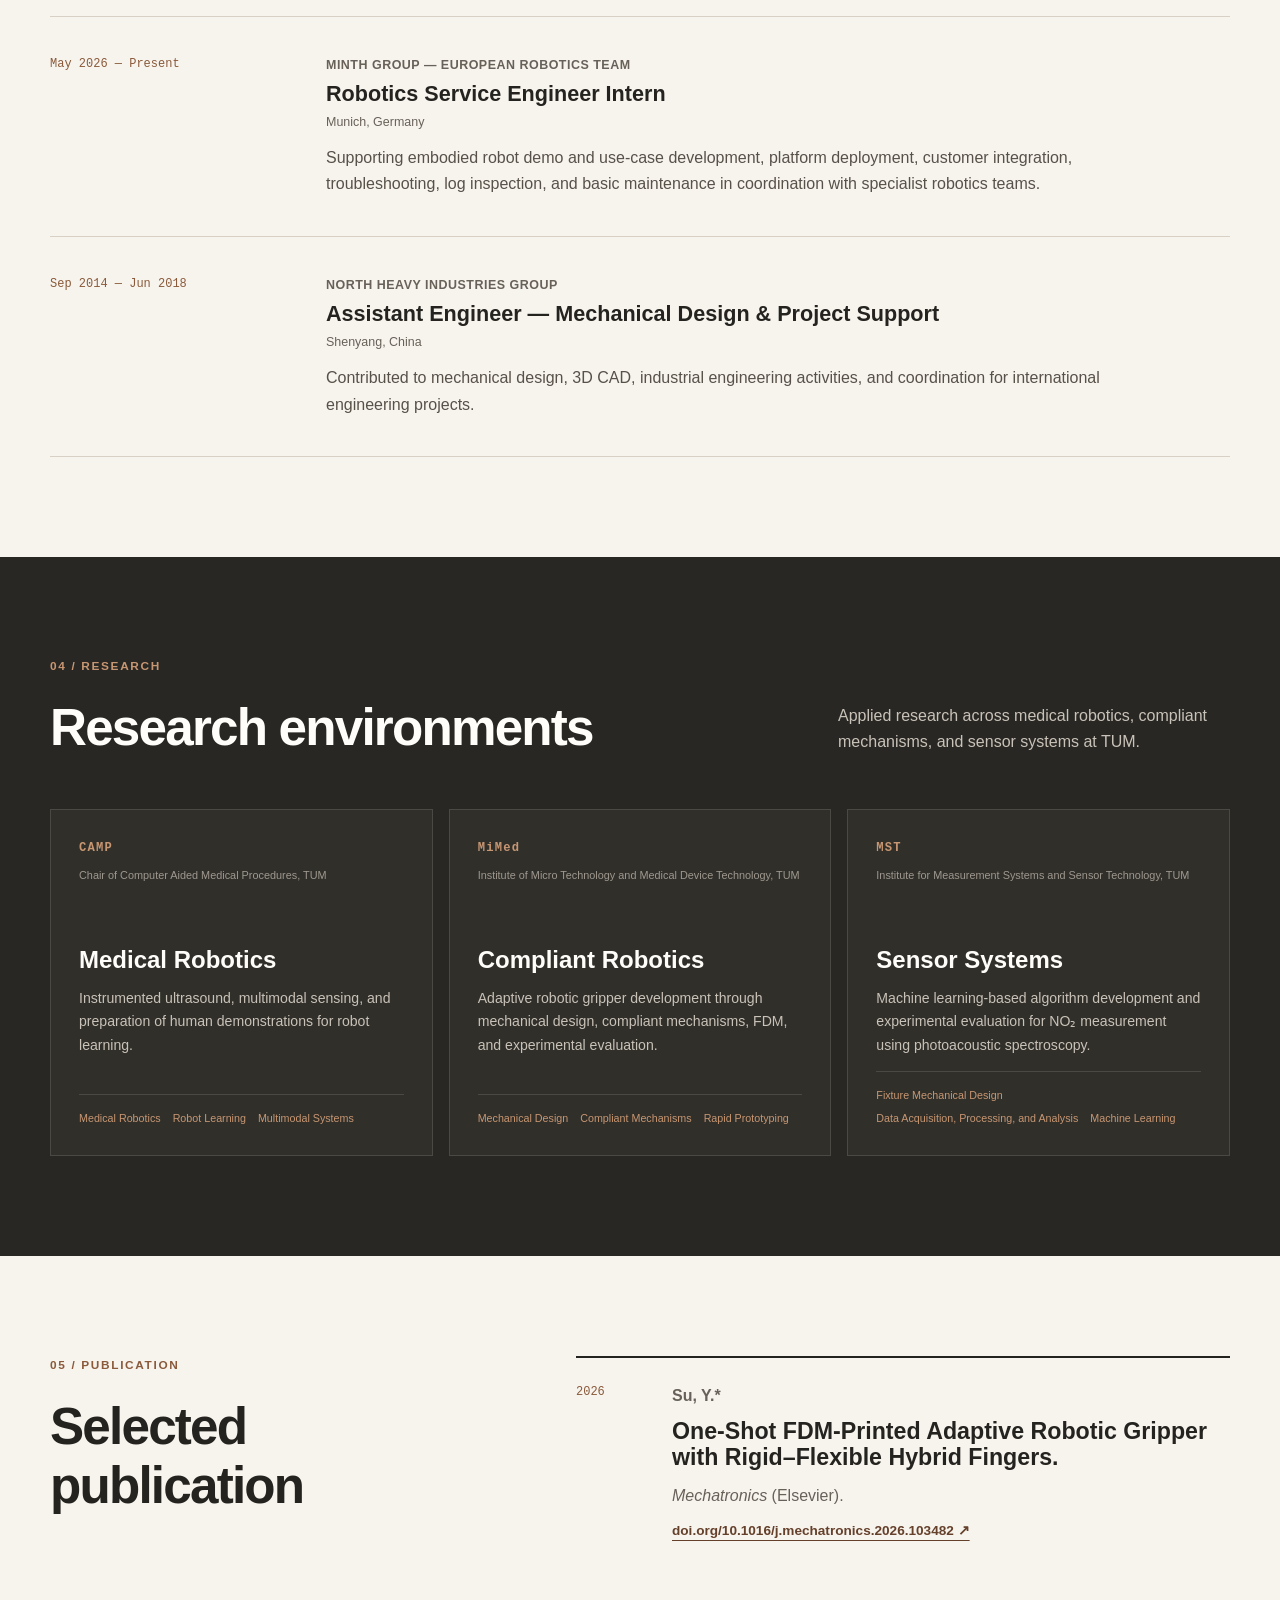
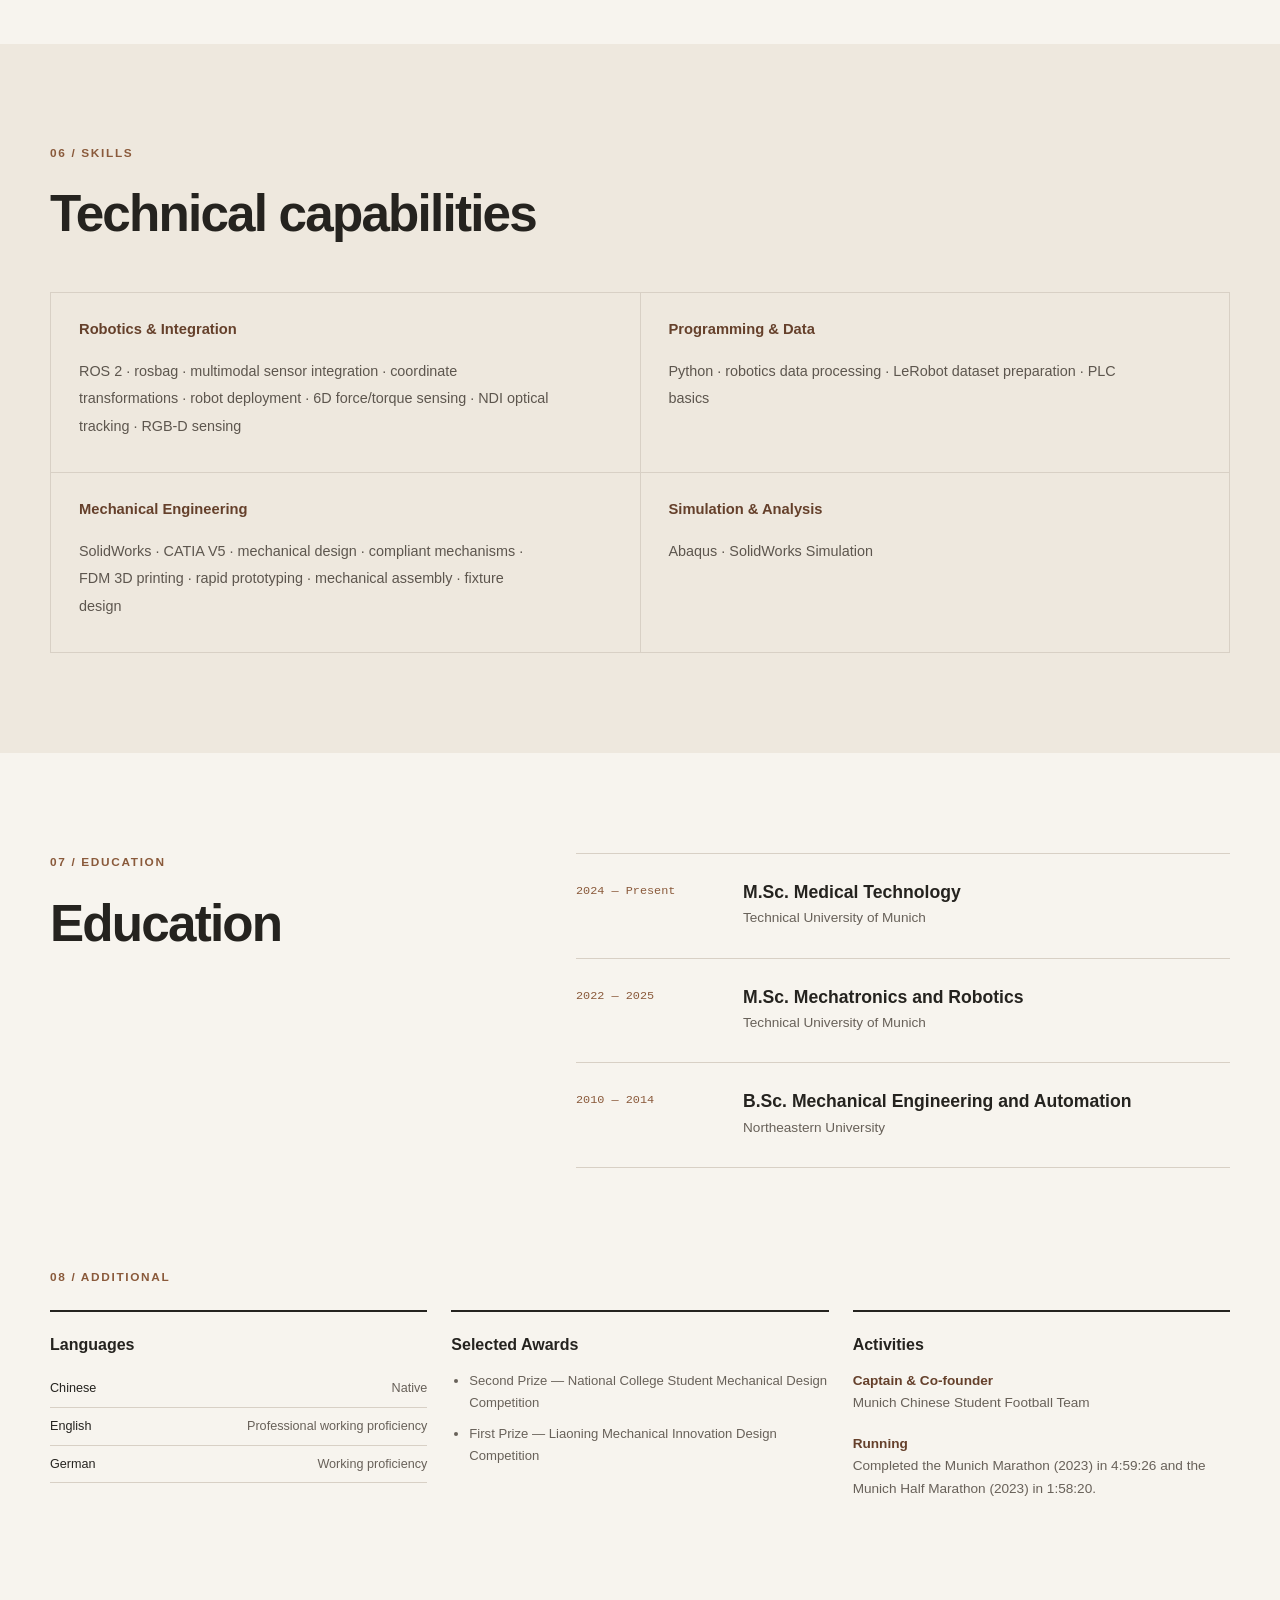
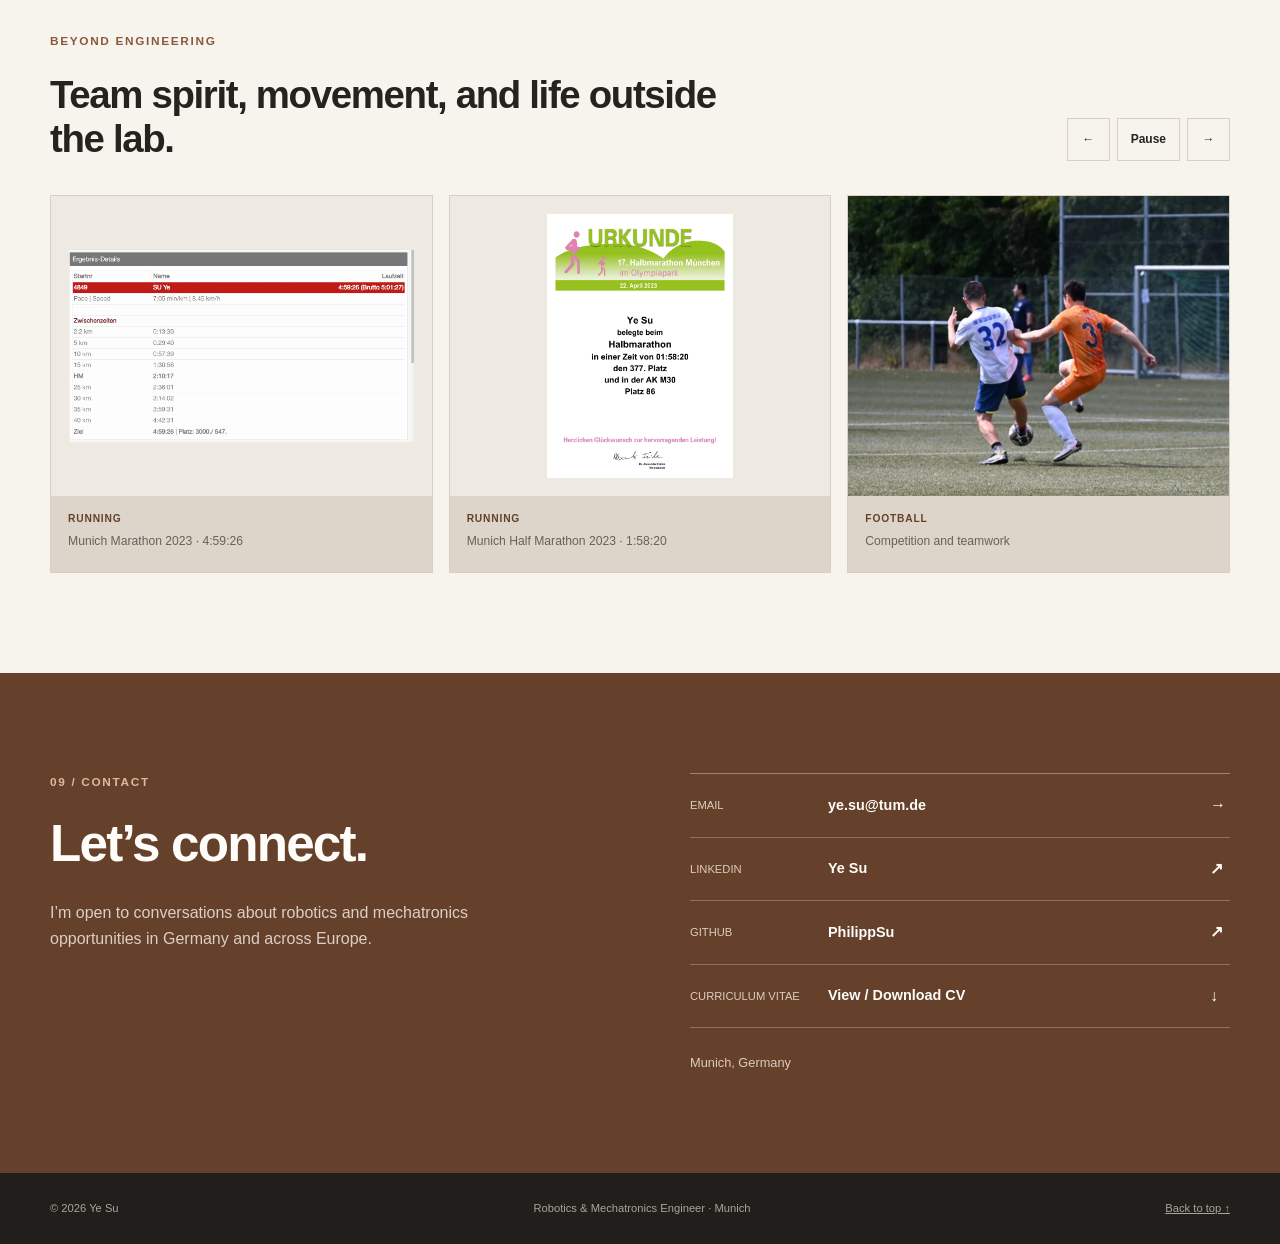
==== commit 733ed051: "Organize robotics project into three work areas" ====
--- a/index.html
+++ b/index.html
@@ -118,7 +118,7 @@
               <p>Work is coordinated with specialist AgiBot teams for deeper platform-level investigation and support.</p>
               <p class="platforms"><b>Platforms</b> AgiBot A2 · G2 · X2 · D1</p>
               <ul class="tags"><li>Embodied Robotics</li><li>Demo Development</li><li>Deployment</li><li>Troubleshooting</li><li>Log Analysis</li><li>Customer Integration</li></ul>
-              <a class="project-link active-link" href="projects/embodied-robotics.html">View Project <small>On-site technical support</small> →</a>
+              <a class="project-link active-link" href="projects/embodied-robotics.html">View Project <small>Deployment, demos &amp; maintenance</small> →</a>
             </div>
             <div class="project-visual embodied project-visual-image project-visual-static project-visual-slideshow">
               <img src="assets/images/privacy/robot-demo-anonymized.png" alt="Anonymized VR operator training session with an embodied robotic platform" loading="lazy">
--- a/assets/css/style.css
+++ b/assets/css/style.css
@@ -20,6 +20,8 @@
 @media(max-width:620px){.container{width:min(calc(100% - 32px),var(--max))}.site-header{position:static}.nav-wrap{min-height:62px;gap:16px}.nav-cv{margin-left:auto}.hero,.section,.contact{padding:70px 0}.hero h1{font-size:3.65rem}.hero-role{font-size:1.3rem}.hero-topics{line-height:1.8}.hero-actions{align-items:stretch}.hero-actions .button{width:100%;justify-content:center}.text-link{margin:5px 6px 0 0}.focus-node{width:76px;font-size:.6rem}.section h2,.contact h2{font-size:2.25rem}.project-card{grid-template-columns:1fr;gap:16px;padding:34px 0}.project-visual{grid-column:1;min-height:175px}.timeline article{grid-template-columns:1fr;gap:14px}.research-grid,.skills-grid,.additional-grid{grid-template-columns:1fr}.research-grid .research-institution{min-height:0}.publication{grid-template-columns:1fr;gap:12px}.education-list article{grid-template-columns:1fr;gap:9px}.contact-links a{grid-template-columns:90px 1fr 18px}footer .container{flex-direction:column;gap:6px}}
 
 /* Robotics field assignments */
+.robotics-study section[id]{scroll-margin-top:90px}.robotics-area-nav{display:grid;grid-template-columns:repeat(3,minmax(0,1fr));gap:16px;margin-top:48px}.robotics-area-nav a{display:flex;flex-direction:column;align-items:flex-start;padding:24px;border:1px solid var(--line);border-top:3px solid var(--accent);text-decoration:none;transition:background .2s,border-color .2s}.robotics-area-nav a:hover{background:var(--tint);border-color:var(--accent)}.robotics-area-nav span{color:var(--accent-dark);font-size:.65rem;font-weight:750;letter-spacing:.08em;text-transform:uppercase}.robotics-area-nav strong{margin:16px 0 12px;font-size:1.12rem;line-height:1.35}.robotics-area-nav small{margin-top:auto;color:var(--muted);font-size:.78rem}.robotics-area-nav b{margin-top:20px;color:var(--accent-dark)}.case-copy .robotics-detail-note{margin-top:26px;padding-top:14px;border-top:1px solid var(--line);font-size:.78rem}
+@media(max-width:620px){.robotics-area-nav{grid-template-columns:1fr;gap:12px;margin-top:32px}.robotics-area-nav a{padding:20px}.robotics-study section[id]{scroll-margin-top:20px}}
 .robotics-responsibilities{margin-top:0}.robotics-responsibilities div{grid-template-columns:110px 1fr}.robotics-gallery{display:grid;grid-template-columns:repeat(3,minmax(0,1fr));gap:20px}.robotics-gallery figure{min-width:0}.robotics-gallery a{display:block}.robotics-gallery a:hover img{filter:brightness(.96)}.robotics-gallery figcaption{min-height:100px}
 @media(max-width:900px){.robotics-gallery{gap:12px}}
 @media(max-width:620px){.robotics-gallery{grid-template-columns:1fr;gap:24px}.robotics-gallery figcaption{min-height:0}.robotics-responsibilities div{grid-template-columns:95px 1fr;gap:14px}}
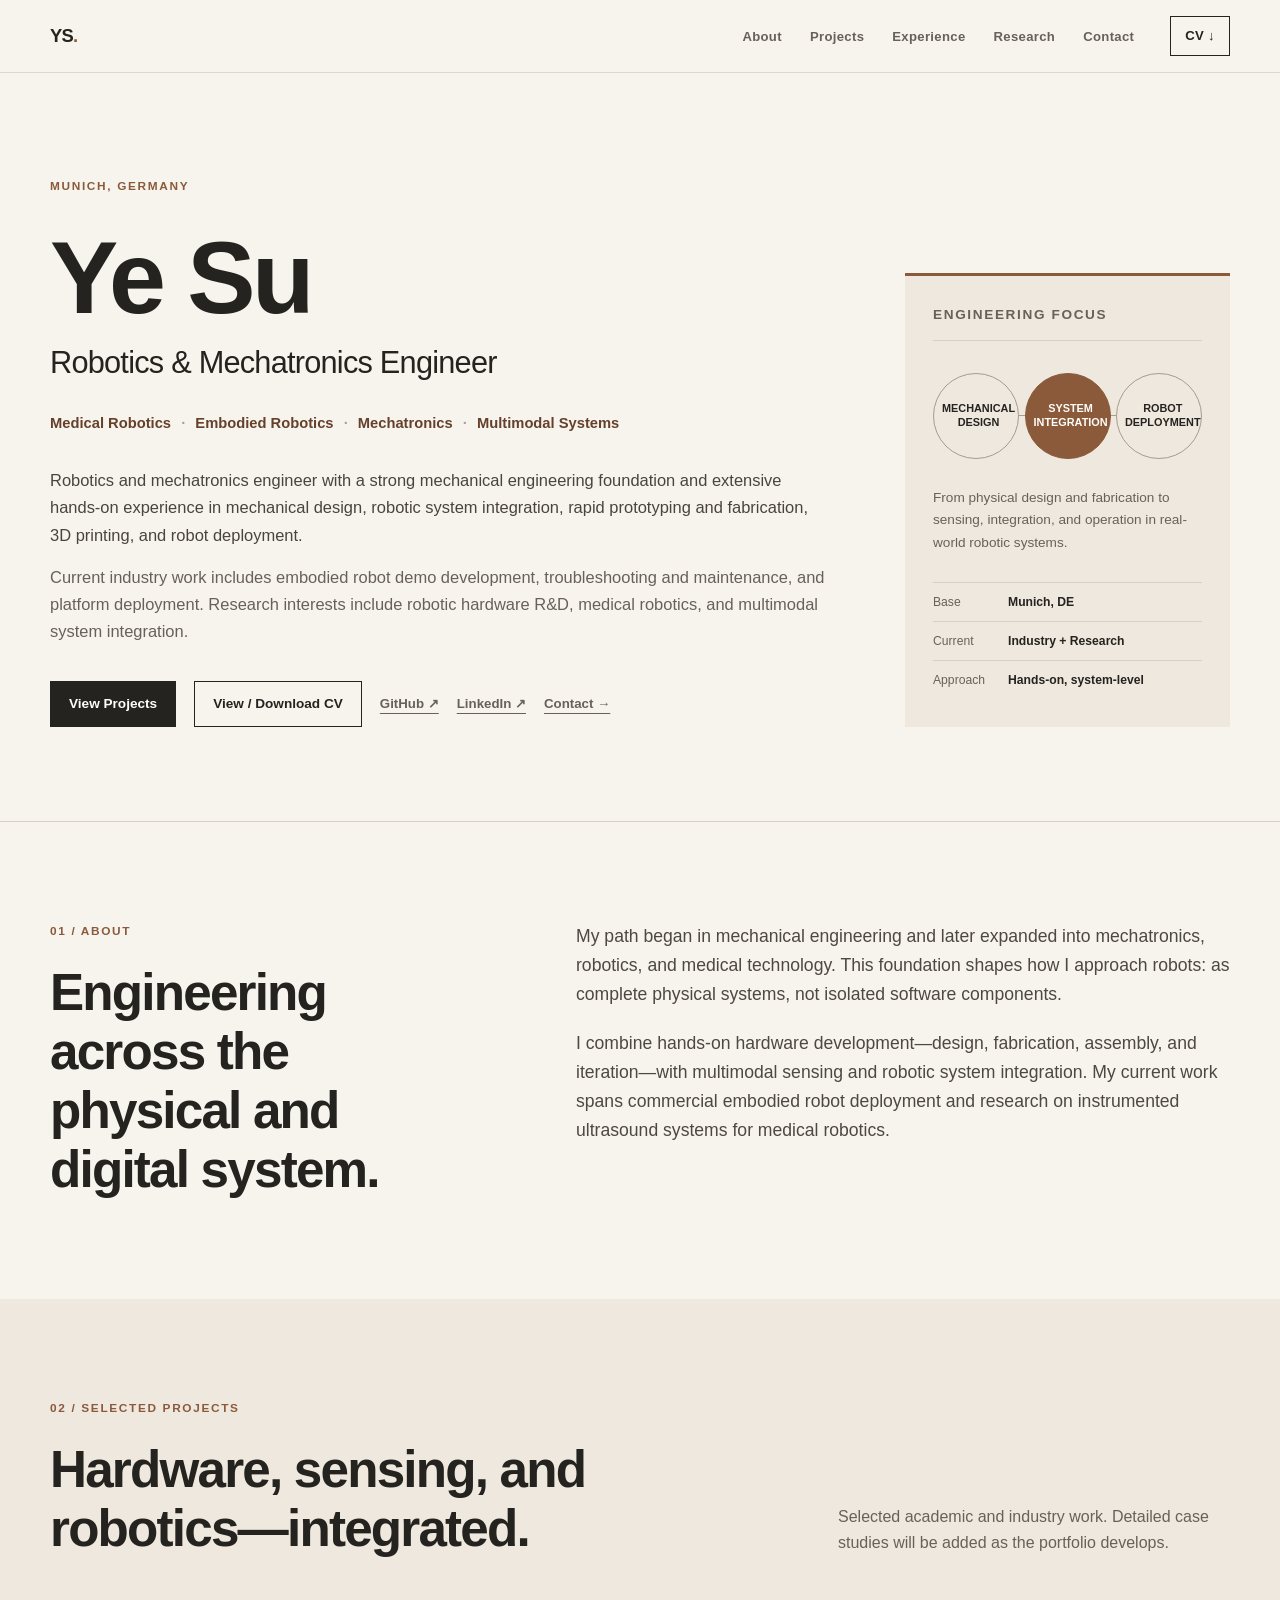
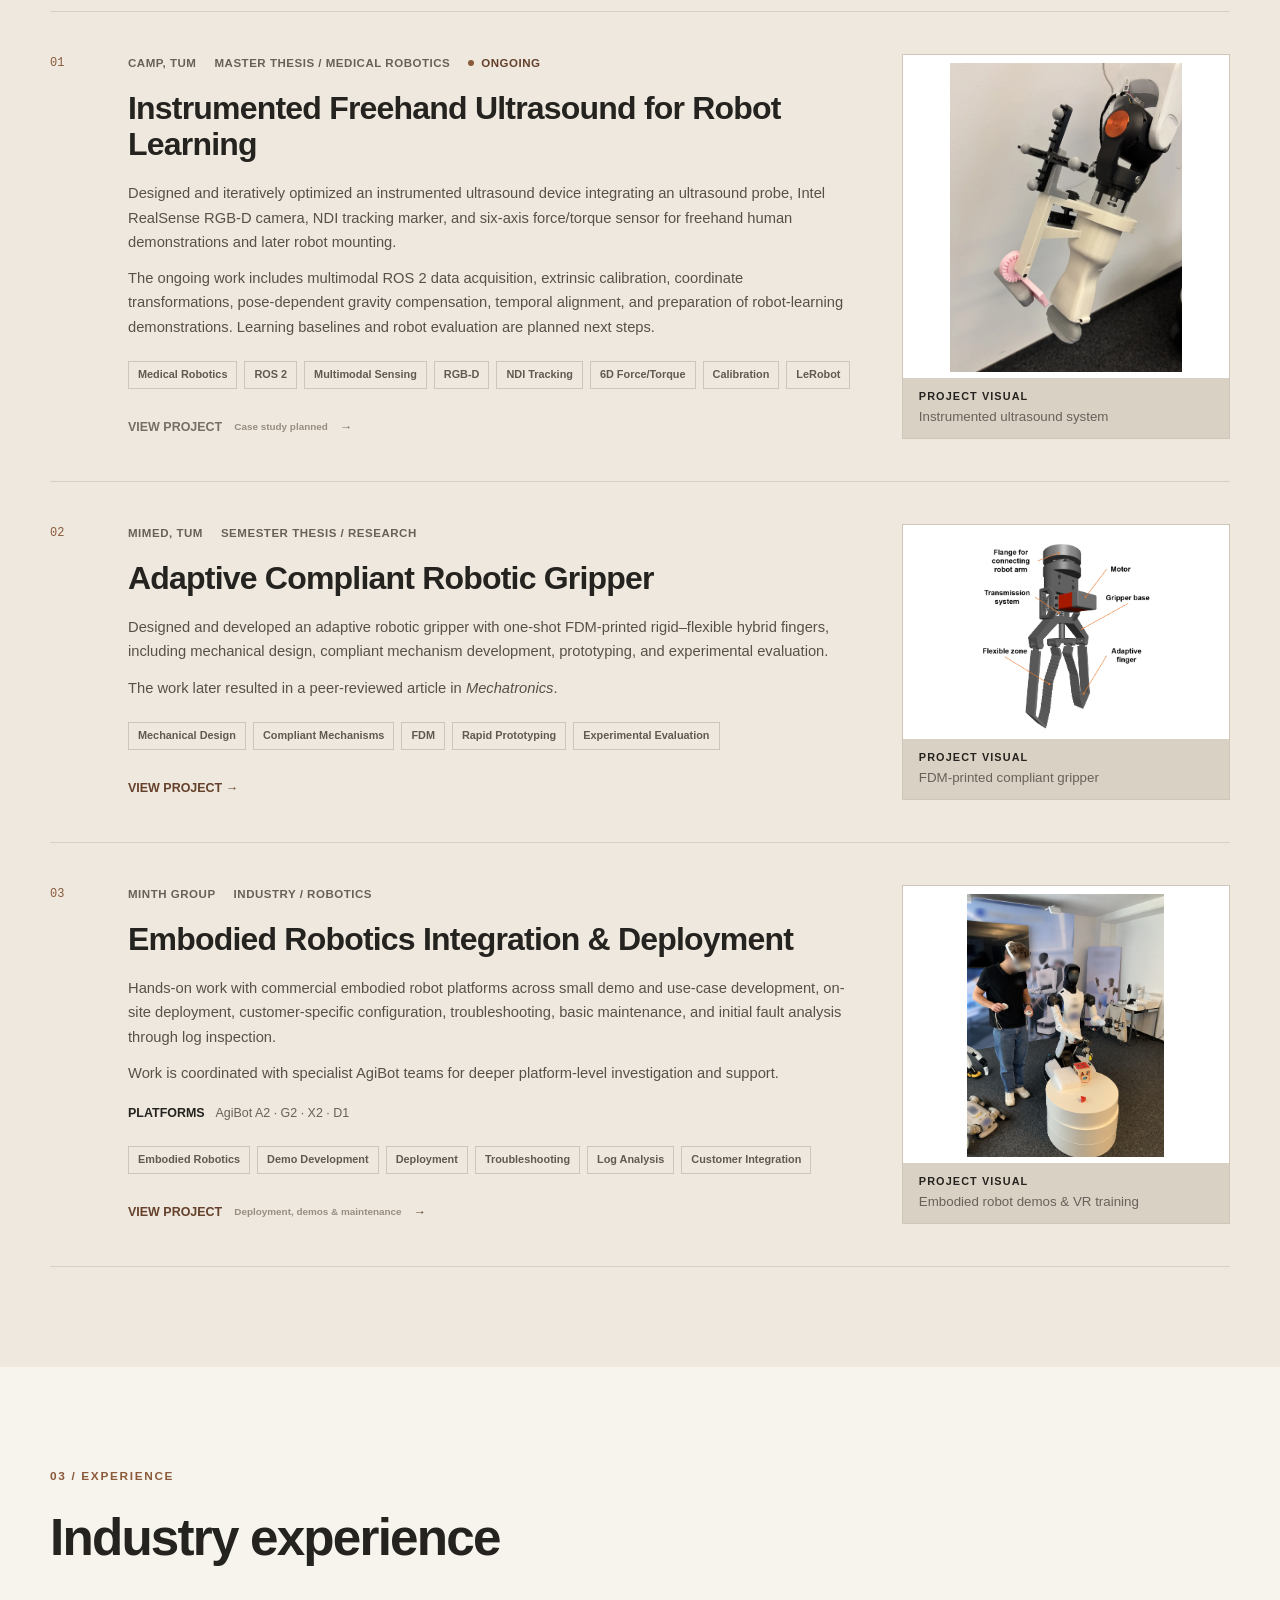
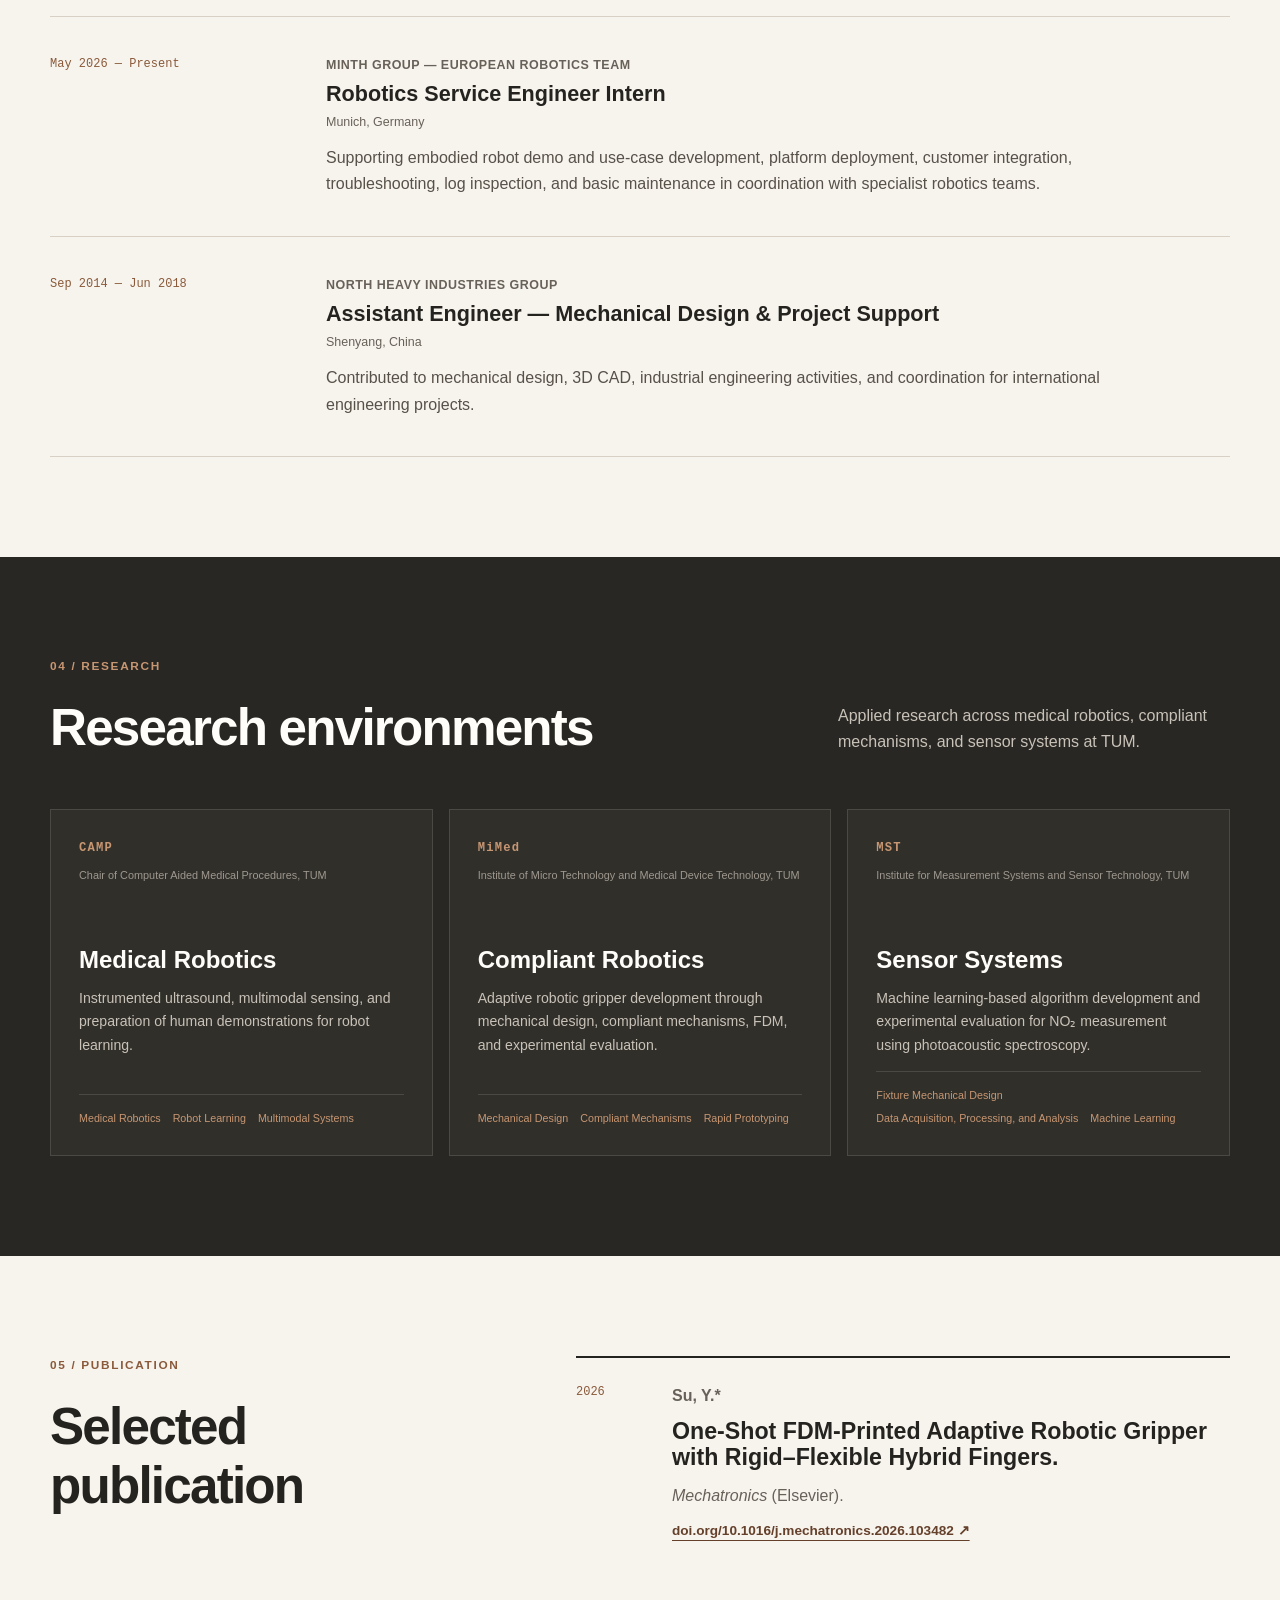
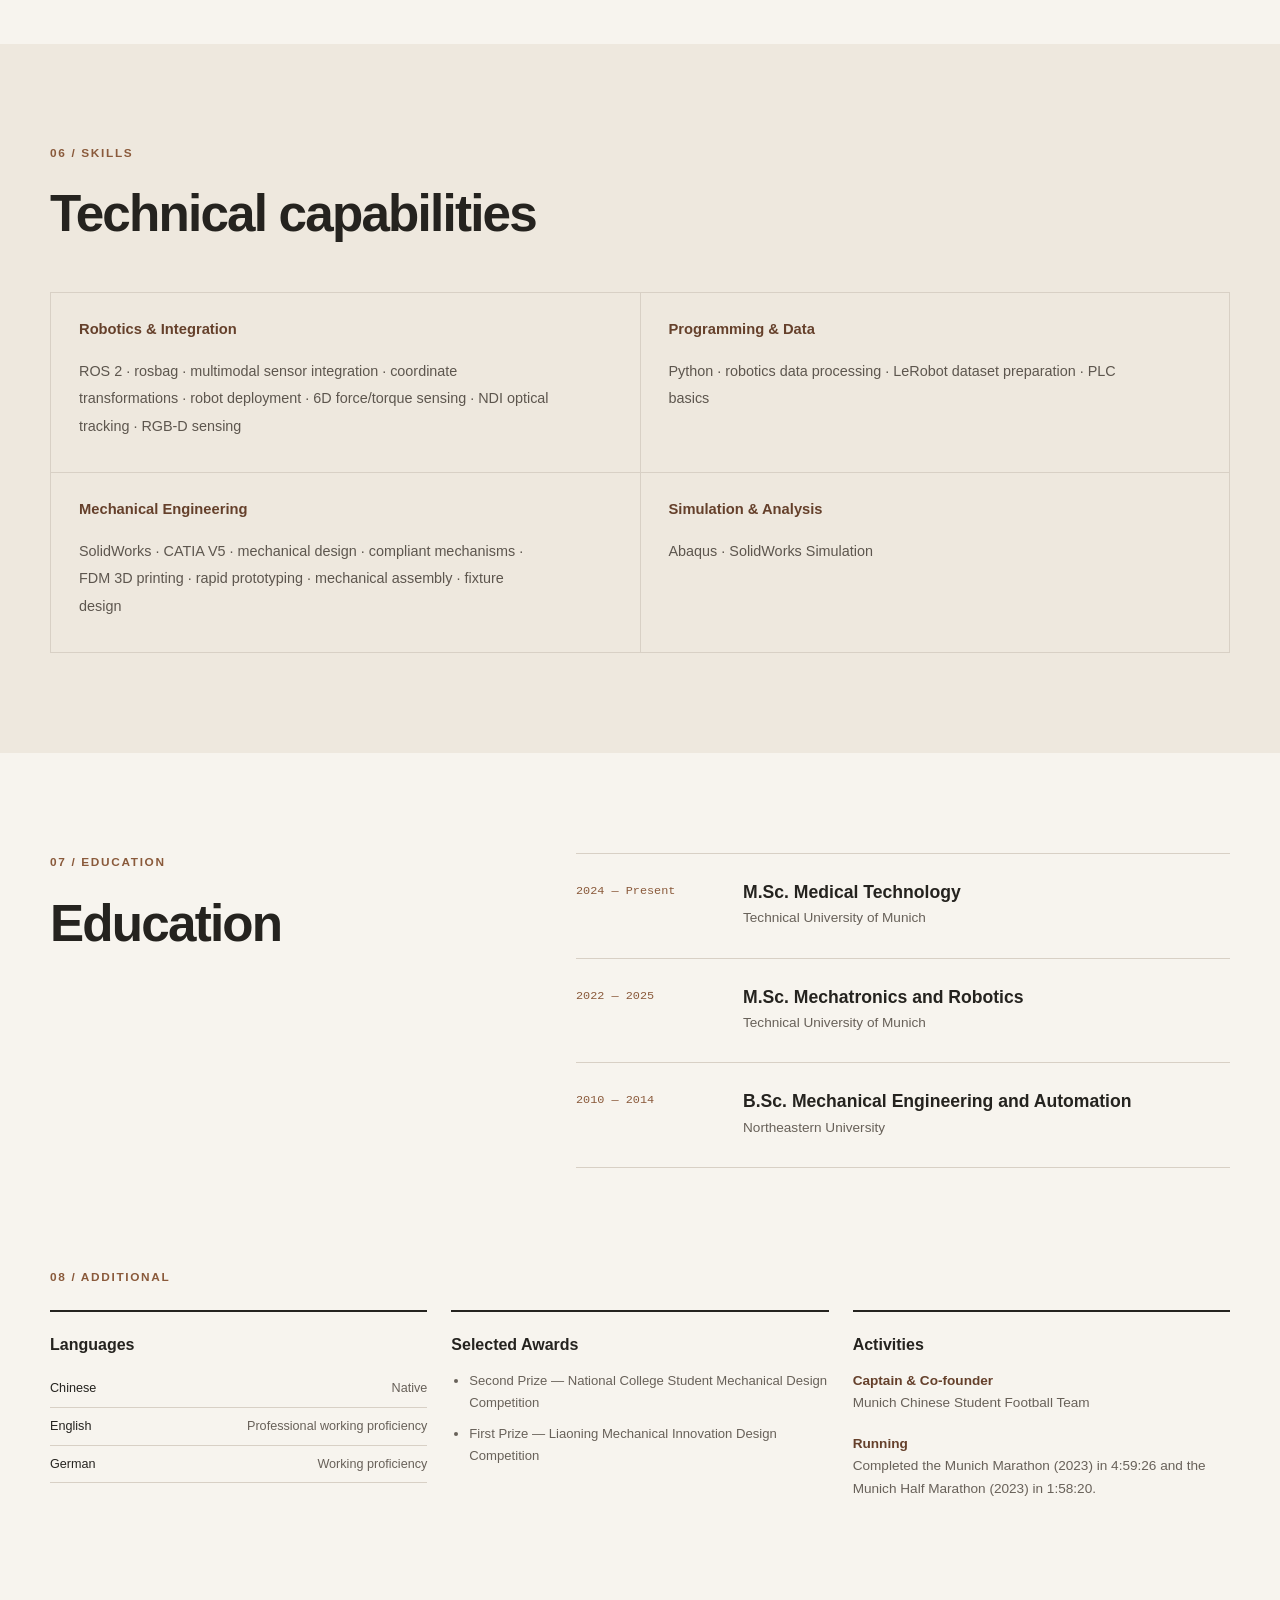
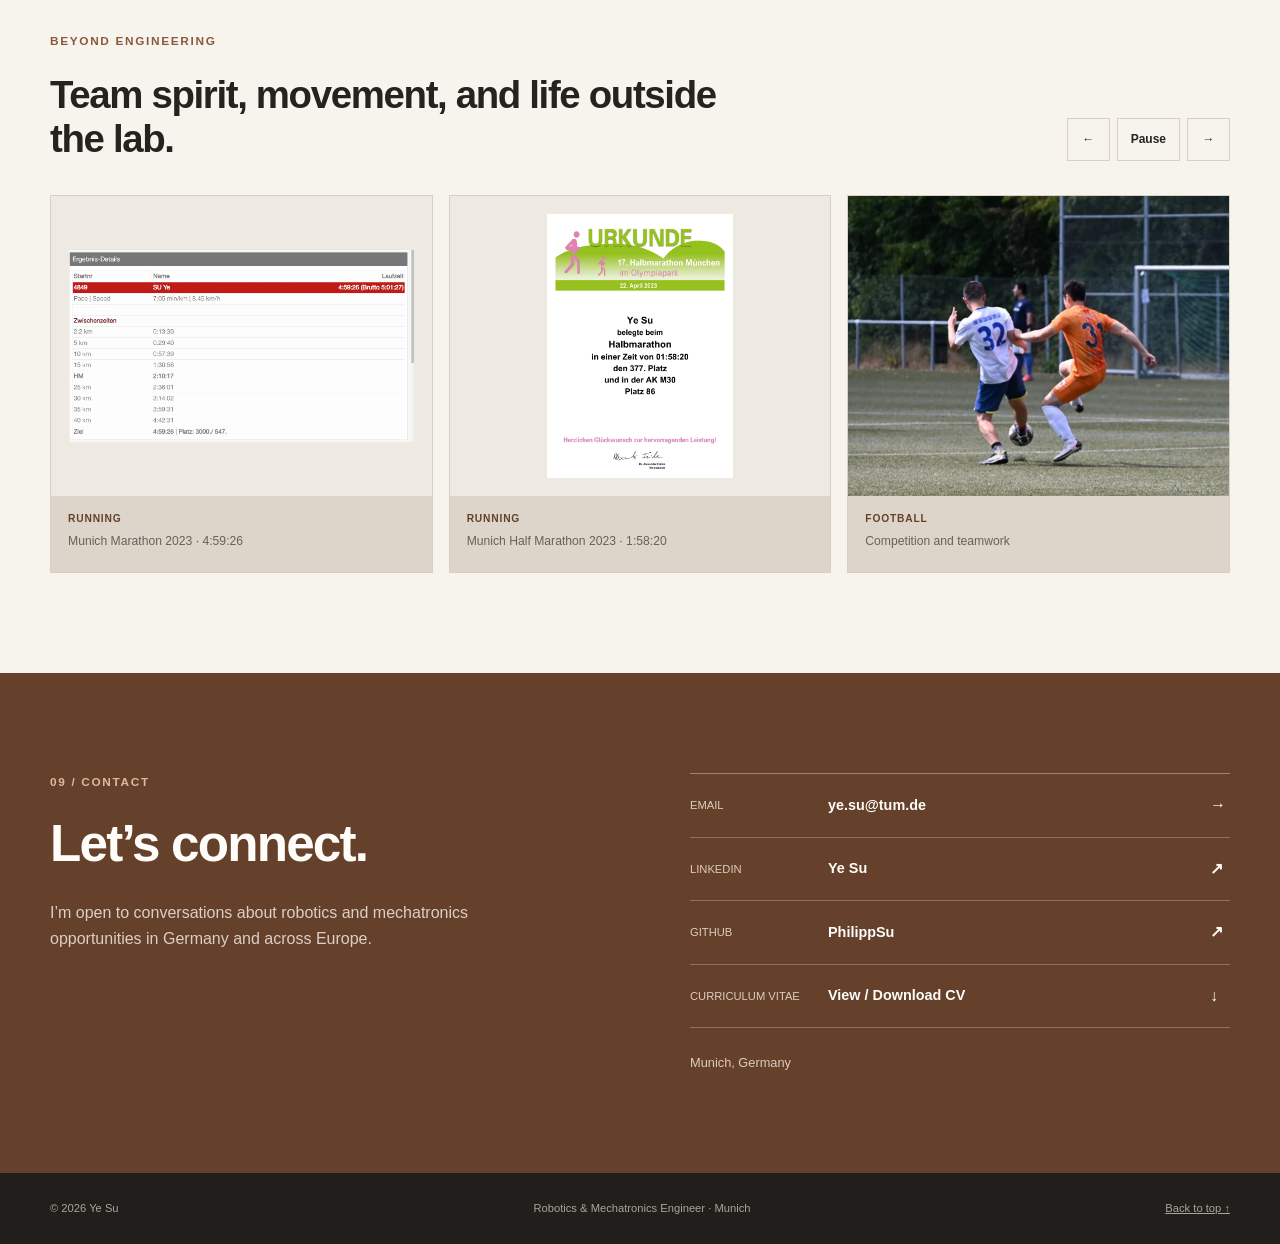
==== commit 571ebfb6: "Add instrumented ultrasound project photo" ====
--- a/index.html
+++ b/index.html
@@ -92,7 +92,7 @@
               <ul class="tags"><li>Medical Robotics</li><li>ROS 2</li><li>Multimodal Sensing</li><li>RGB-D</li><li>NDI Tracking</li><li>6D Force/Torque</li><li>Calibration</li><li>LeRobot</li></ul>
               <span class="project-link" aria-disabled="true">View Project <small>Case study planned</small> →</span>
             </div>
-            <div class="project-visual ultrasound" role="img" aria-label="Placeholder for the instrumented ultrasound project"><span>Project visual</span><small>Instrumented ultrasound system</small></div>
+            <div class="project-visual project-visual-image project-visual-static"><img src="assets/projects/instrumented-ultrasound.webp" alt="Instrumented ultrasound probe mounted on a robot arm with optical tracking markers" width="1050" height="1400" loading="lazy"><span>Project visual</span><small>Instrumented ultrasound system</small></div>
           </article>
           <article class="project-card">
             <span class="project-number">02</span>
--- a/assets/css/style.css
+++ b/assets/css/style.css
@@ -25,6 +25,9 @@
 .robotics-responsibilities{margin-top:0}.robotics-responsibilities div{grid-template-columns:110px 1fr}.robotics-gallery{display:grid;grid-template-columns:repeat(3,minmax(0,1fr));gap:20px}.robotics-gallery figure{min-width:0}.robotics-gallery a{display:block}.robotics-gallery a:hover img{filter:brightness(.96)}.robotics-gallery figcaption{min-height:100px}
 @media(max-width:900px){.robotics-gallery{gap:12px}}
 @media(max-width:620px){.robotics-gallery{grid-template-columns:1fr;gap:24px}.robotics-gallery figcaption{min-height:0}.robotics-responsibilities div{grid-template-columns:95px 1fr;gap:14px}}
+.showroom-gallery{grid-template-columns:repeat(2,minmax(0,1fr));margin-top:36px}
+.showroom-gallery img{aspect-ratio:4/3;object-fit:cover}
+@media(max-width:620px){.showroom-gallery{grid-template-columns:1fr;margin-top:24px}}
 
 /* Project case study */
 .project-link.active-link{color:var(--accent-dark);text-decoration:none;transition:color .2s}.project-link.active-link:hover,.project-link.active-link:focus-visible{color:var(--ink);text-decoration:underline;text-underline-offset:5px}.case-study h2{font-size:clamp(2rem,4vw,3.35rem);font-weight:650}.case-study img{display:block;width:100%;height:auto}.back-link{white-space:nowrap}.case-back{display:inline-block;margin-bottom:58px;color:var(--muted);font-size:.78rem;font-weight:700;text-underline-offset:5px}.case-back:hover{color:var(--accent)}
